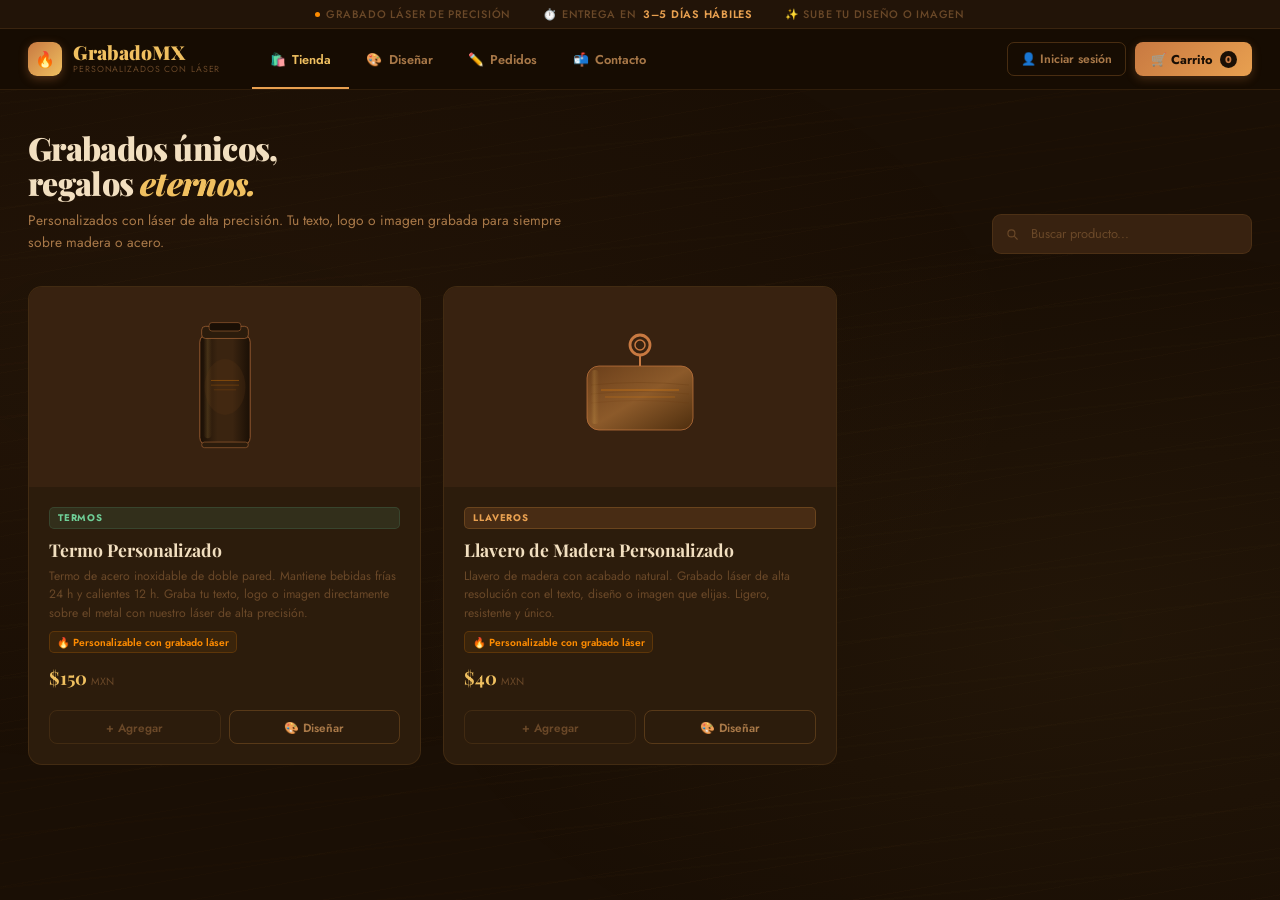
==== index.html @ 8c455a84 "Add files via upload" ====
<!DOCTYPE html>
<html lang="es">
<head>
<meta charset="UTF-8">
<meta name="viewport" content="width=device-width, initial-scale=1.0">
<title>GrabadoMX — Personalizados con Láser</title>
<link href="https://fonts.googleapis.com/css2?family=Playfair+Display:ital,wght@0,400;0,700;0,900;1,400;1,700&family=Jost:wght@300;400;500;600;700&display=swap" rel="stylesheet">


<!-- ============================================================
  ██████╗███████╗███████╗
 ██╔════╝██╔════╝██╔════╝
 ██║     ███████╗███████╗
 ██║     ╚════██║╚════██║
 ╚██████╗███████║███████║
  ╚═════╝╚══════╝╚══════╝

  INICIO DEL BLOQUE CSS
  ────────────────────────────────────────
  Secciones:
    · Variables y paleta (madera + cobre)
    · Barra de anuncios
    · Navegación principal con pestañas
    · Página: Tienda (2 productos)
    · Página: Diseñador visual con canvas
    · Página: Pedidos personalizados
    · Página: Contacto
    · Panel del carrito lateral
    · Modal de login / registro
    · Toast de notificaciones
    · Animaciones y responsive
  ============================================================ -->
<style>

  /* ── VARIABLES ── */
  :root {
    --bg:       #1a0f05;
    --bg2:      #221408;
    --surface:  #2c1c0c;
    --surface2: #382210;
    --surface3: #462b14;
    --border:   rgba(180,120,50,0.16);
    --border2:  rgba(180,120,50,0.32);
    --cobre:    #c87941;
    --cobre2:   #e8a050;
    --oro:      #f0c060;
    --crema:    #f2dfc0;
    --laser:    #ff8c00;
    --text:     #ecd9be;
    --text-mid: #a87848;
    --text-dim: #6a4828;
    --tr:       0.22s cubic-bezier(0.4,0,0.2,1);
    --font-d:   'Playfair Display', serif;
    --font-b:   'Jost', sans-serif;
    --r:        14px;
  }

  *, *::before, *::after { box-sizing: border-box; margin: 0; padding: 0; }
  html { scroll-behavior: smooth; }

  body {
    background: var(--bg);
    color: var(--text);
    font-family: var(--font-b);
    min-height: 100vh;
    overflow-x: hidden;
  }

  /* Veta de madera en fondo */
  body::before {
    content: '';
    position: fixed; inset: 0; z-index: 0; pointer-events: none;
    background:
      repeating-linear-gradient(170deg, transparent 0, transparent 22px, rgba(160,100,30,0.025) 22px, rgba(160,100,30,0.025) 23px),
      repeating-linear-gradient(174deg, transparent 0, transparent 50px, rgba(100,60,15,0.03) 50px, rgba(100,60,15,0.03) 52px),
      radial-gradient(ellipse at 15% 40%, rgba(200,121,65,0.05) 0%, transparent 55%),
      radial-gradient(ellipse at 85% 70%, rgba(240,192,96,0.04) 0%, transparent 45%);
  }

  /* ── LASER BAR ── */
  .laser-bar {
    background: var(--bg2); border-bottom: 1px solid var(--border);
    padding: 0.38rem 1.5rem; display: flex; align-items: center;
    justify-content: center; gap: 2rem; overflow: hidden; position: relative;
  }
  .laser-bar::after {
    content: ''; position: absolute; top: 0; left: -100%; width: 50%; height: 100%;
    background: linear-gradient(90deg, transparent, rgba(255,140,0,0.05), transparent);
    animation: lsweep 4s ease-in-out infinite;
  }
  @keyframes lsweep { to { left: 150%; } }
  .laser-bar span {
    font-size: 0.68rem; color: var(--text-dim); letter-spacing: 0.07em;
    text-transform: uppercase; font-weight: 500;
    display: flex; align-items: center; gap: 0.4rem;
  }
  .laser-bar b { color: var(--cobre2); font-weight: 600; }
  .dot { width: 5px; height: 5px; background: var(--laser); border-radius: 50%; animation: blink 2s ease-in-out infinite; flex-shrink: 0; }
  @keyframes blink { 0%,100%{opacity:1} 50%{opacity:0.3} }

  /* ── NAV ── */
  nav {
    position: sticky; top: 0; z-index: 300;
    background: rgba(22,12,3,0.92); backdrop-filter: blur(20px);
    border-bottom: 1px solid var(--border);
  }
  .nav-inner {
    max-width: 1400px; margin: 0 auto; padding: 0 1.75rem;
    display: flex; align-items: center; height: 60px; gap: 0;
  }

  .logo { display: flex; align-items: center; gap: 0.7rem; flex-shrink: 0; margin-right: 2rem; cursor: pointer; text-decoration: none; }
  .logo-icon {
    width: 34px; height: 34px; border-radius: 9px;
    background: linear-gradient(135deg, var(--cobre), var(--oro));
    display: flex; align-items: center; justify-content: center; font-size: 1rem;
    box-shadow: 0 3px 10px rgba(200,121,65,0.35); flex-shrink: 0;
  }
  .logo h1 { font-family: var(--font-d); font-size: 1.2rem; font-weight: 900; color: var(--oro); line-height: 1; }
  .logo small { font-size: 0.55rem; color: var(--text-dim); letter-spacing: 0.1em; text-transform: uppercase; display: block; margin-top: 1px; }

  .nav-tabs { display: flex; height: 100%; }
  .ntab {
    display: flex; align-items: center; gap: 0.4rem; padding: 0 1.1rem; height: 100%;
    background: none; border: none; color: var(--text-mid);
    font-family: var(--font-b); font-size: 0.8rem; font-weight: 600;
    cursor: pointer; white-space: nowrap; position: relative; transition: color var(--tr);
  }
  .ntab::after {
    content: ''; position: absolute; bottom: 0; left: 0; right: 0; height: 2px;
    background: var(--cobre2); transform: scaleX(0); transition: transform var(--tr);
  }
  .ntab:hover { color: var(--crema); }
  .ntab.active { color: var(--oro); }
  .ntab.active::after { transform: scaleX(1); }

  .nav-right { margin-left: auto; display: flex; align-items: center; gap: 0.6rem; }

  .login-btn-nav {
    background: transparent; border: 1px solid var(--border2); border-radius: 7px;
    padding: 0.42rem 0.8rem; color: var(--text-mid); font-family: var(--font-b);
    font-size: 0.76rem; font-weight: 600; cursor: pointer; transition: all var(--tr);
    display: flex; align-items: center; gap: 0.35rem;
  }
  .login-btn-nav:hover { border-color: var(--cobre2); color: var(--cobre2); }

  .user-chip {
    display: flex; align-items: center; gap: 0.4rem;
    background: rgba(200,121,65,0.1); border: 1px solid var(--border2);
    border-radius: 7px; padding: 0.38rem 0.75rem;
    font-family: var(--font-b); font-size: 0.76rem; color: var(--text-mid);
    cursor: pointer; transition: all var(--tr);
  }
  .user-chip:hover { border-color: #f87171; color: #f87171; }
  .uavatar {
    width: 21px; height: 21px; border-radius: 50%;
    background: linear-gradient(135deg, var(--cobre), var(--oro));
    display: flex; align-items: center; justify-content: center;
    font-size: 0.62rem; font-weight: 700; color: var(--bg); font-family: var(--font-d); flex-shrink: 0;
  }

  .cart-nav-btn {
    display: flex; align-items: center; gap: 0.45rem;
    background: linear-gradient(135deg, var(--cobre), var(--cobre2));
    border: none; border-radius: 8px; padding: 0.48rem 0.95rem;
    color: var(--bg); font-family: var(--font-b); font-size: 0.8rem; font-weight: 700;
    cursor: pointer; transition: all var(--tr); box-shadow: 0 3px 10px rgba(200,121,65,0.28);
  }
  .cart-nav-btn:hover { transform: translateY(-1px); box-shadow: 0 5px 16px rgba(200,121,65,0.42); }
  #cartCount {
    background: var(--bg); color: var(--cobre); border-radius: 50%;
    width: 17px; height: 17px; display: inline-flex; align-items: center;
    justify-content: center; font-size: 0.62rem; font-weight: 800; transition: transform 0.2s;
  }

  /* ── PAGES ── */
  .page { display: none; position: relative; z-index: 1; }
  .page.active { display: block; animation: pgIn 0.3s ease; }
  @keyframes pgIn { from{opacity:0;transform:translateY(8px)} to{opacity:1;transform:translateY(0)} }

  .page-wrap { max-width: 1400px; margin: 0 auto; padding: 2.5rem 1.75rem; }

  .pg-header { margin-bottom: 2.5rem; }
  .pg-header h2 {
    font-family: var(--font-d); font-size: 2rem; font-weight: 900; letter-spacing: -0.02em;
    color: var(--crema); line-height: 1.1;
  }
  .pg-header h2 em { color: var(--oro); font-style: italic; }
  .pg-header p { color: var(--text-mid); font-size: 0.86rem; margin-top: 0.5rem; line-height: 1.65; max-width: 560px; }

  /* ═══════════════════
     PÁGINA: TIENDA
  ═══════════════════ */
  .shop-top {
    display: flex; align-items: flex-end; justify-content: space-between; gap: 1.5rem;
    margin-bottom: 2rem; flex-wrap: wrap;
  }
  .search-wrap { position: relative; }
  .search-wrap svg {
    position: absolute; left: 0.8rem; top: 50%; transform: translateY(-50%);
    width: 14px; height: 14px; color: var(--text-dim); pointer-events: none;
  }
  #searchInput {
    background: var(--surface2); border: 1px solid var(--border); border-radius: 9px;
    padding: 0.6rem 0.9rem 0.6rem 2.35rem; color: var(--text);
    font-family: var(--font-b); font-size: 0.8rem; outline: none; width: 260px;
    transition: all var(--tr);
  }
  #searchInput::placeholder { color: var(--text-dim); }
  #searchInput:focus { border-color: var(--cobre2); box-shadow: 0 0 0 3px rgba(200,121,65,0.12); }

  .products-grid {
    display: grid; grid-template-columns: repeat(auto-fill, minmax(320px, 1fr)); gap: 1.4rem;
  }

  /* Product card */
  .pcard {
    background: var(--surface); border: 1px solid var(--border);
    border-radius: var(--r); overflow: hidden; cursor: pointer;
    display: flex; flex-direction: column;
    transition: all var(--tr); animation: cardIn 0.4s ease both;
  }
  .pcard:hover {
    transform: translateY(-5px);
    border-color: var(--border2);
    box-shadow: 0 18px 48px rgba(0,0,0,0.45), 0 0 30px rgba(200,121,65,0.06);
  }
  @keyframes cardIn { from{opacity:0;transform:translateY(18px)} to{opacity:1;transform:translateY(0)} }

  /* SVG product illustration */
  .pcard-visual {
    height: 200px; background: var(--surface2); position: relative; overflow: hidden;
    display: flex; align-items: center; justify-content: center; transition: background var(--tr);
  }
  .pcard:hover .pcard-visual { background: var(--surface3); }

  /* Laser scan on hover */
  .pcard-visual::after {
    content: ''; position: absolute; left: 0; right: 0; top: -3px; height: 2px;
    background: linear-gradient(90deg, transparent 0%, var(--laser) 50%, transparent 100%);
    box-shadow: 0 0 10px 3px rgba(255,140,0,0.55);
    opacity: 0;
  }
  .pcard:hover .pcard-visual::after { animation: lscan 0.75s ease forwards; }
  @keyframes lscan { 0%{opacity:0;top:-3px} 8%{opacity:1} 92%{opacity:1;top:200px} 100%{opacity:0;top:203px} }

  .pcard-svg { transition: transform var(--tr); }
  .pcard:hover .pcard-svg { transform: scale(1.06) translateY(-3px); }

  .pcard-body { padding: 1.25rem; flex: 1; display: flex; flex-direction: column; }
  .pcard-cat {
    font-size: 0.6rem; font-weight: 700; letter-spacing: 0.08em; text-transform: uppercase;
    padding: 0.18rem 0.5rem; border-radius: 5px; display: inline-block; margin-bottom: 0.65rem;
  }
  .cat-Termos   { background: rgba(74,124,89,0.2); color: #6fcf97; border: 1px solid rgba(74,124,89,0.3); }
  .cat-Llaveros { background: rgba(200,121,65,0.18); color: var(--cobre2); border: 1px solid var(--border2); }

  .pcard-name { font-family: var(--font-d); font-size: 1.1rem; font-weight: 700; color: var(--crema); line-height: 1.25; }
  .pcard-desc { font-size: 0.76rem; color: var(--text-dim); margin-top: 0.35rem; line-height: 1.55; }
  .laser-tag {
    display: inline-flex; align-items: center; gap: 0.3rem;
    font-size: 0.64rem; font-weight: 600; color: var(--laser);
    background: rgba(255,140,0,0.07); border: 1px solid rgba(255,140,0,0.18);
    border-radius: 5px; padding: 0.15rem 0.45rem; margin-top: 0.5rem; width: fit-content;
  }
  .pcard-price {
    margin-top: auto; padding-top: 0.75rem;
    font-family: var(--font-d); font-size: 1.15rem; font-weight: 700; color: var(--oro);
  }
  .pcard-price small { font-size: 0.66rem; color: var(--text-dim); font-family: var(--font-b); font-weight: 400; }

  .pcard-actions { display: flex; gap: 0.5rem; padding: 0 1.25rem 1.25rem; }
  .btn-add {
    flex: 1; background: transparent; border: 1px solid var(--border); border-radius: 8px;
    padding: 0.48rem; color: var(--text-dim); font-family: var(--font-b);
    font-size: 0.74rem; font-weight: 600; cursor: pointer; transition: all var(--tr); text-align: center;
  }
  .pcard:hover .btn-add { border-color: var(--cobre2); color: var(--cobre2); background: rgba(200,121,65,0.05); }
  .btn-design {
    flex: 1; background: transparent; border: 1px solid var(--border2); border-radius: 8px;
    padding: 0.48rem; color: var(--text-mid); font-family: var(--font-b);
    font-size: 0.74rem; font-weight: 600; cursor: pointer; transition: all var(--tr); text-align: center;
  }
  .btn-design:hover { background: rgba(240,192,96,0.08); border-color: var(--oro); color: var(--oro); }

  /* ═══════════════════
     PÁGINA: DISEÑADOR
  ═══════════════════ */
  .designer-layout {
    display: grid; grid-template-columns: 1fr 330px; gap: 1.4rem; align-items: start;
  }
  @media(max-width:860px) { .designer-layout { grid-template-columns: 1fr; } }

  /* Canvas panel */
  .canvas-panel {
    background: var(--surface); border: 1px solid var(--border); border-radius: var(--r); overflow: hidden;
  }
  .canvas-toolbar {
    padding: 0.65rem 1rem; background: var(--surface2); border-bottom: 1px solid var(--border);
    display: flex; align-items: center; gap: 0.4rem; flex-wrap: wrap;
  }
  .tb {
    background: var(--surface3); border: 1px solid var(--border); border-radius: 6px;
    padding: 0.35rem 0.65rem; color: var(--text-mid); font-family: var(--font-b);
    font-size: 0.7rem; font-weight: 600; cursor: pointer; transition: all var(--tr); white-space: nowrap;
  }
  .tb:hover { border-color: var(--cobre2); color: var(--cobre2); }
  .tb.red:hover { border-color: #f87171; color: #f87171; }
  .tsep { width: 1px; height: 18px; background: var(--border); margin: 0 0.1rem; flex-shrink: 0; }

  .canvas-body {
    display: flex; align-items: center; justify-content: center; padding: 1.5rem;
    background: repeating-linear-gradient(45deg, transparent, transparent 12px, rgba(160,100,30,0.018) 12px, rgba(160,100,30,0.018) 24px);
    position: relative; overflow: hidden;
  }
  /* Running laser line on canvas */
  .canvas-body::before {
    content: ''; position: absolute; left: 0; right: 0; top: -2px; height: 2px;
    background: linear-gradient(90deg, transparent, var(--laser), transparent);
    box-shadow: 0 0 10px 2px rgba(255,140,0,0.6);
    animation: claser 3.5s linear infinite; pointer-events: none; z-index: 5;
  }
  @keyframes claser { from{top:-2px} to{top:100%} }

  #designCanvas {
    border-radius: 8px; cursor: crosshair; max-width: 100%;
    box-shadow: 0 8px 32px rgba(0,0,0,0.55), 0 0 0 1px rgba(200,121,65,0.15);
  }

  /* Controls panel */
  .ctrl-panel {
    background: var(--surface); border: 1px solid var(--border);
    border-radius: var(--r); overflow: hidden; position: sticky; top: 72px;
  }
  .ctrl-sec { padding: 0.95rem 1.1rem; border-bottom: 1px solid var(--border); }
  .ctrl-sec:last-child { border-bottom: none; }
  .clabel {
    font-size: 0.63rem; font-weight: 700; color: var(--text-dim);
    text-transform: uppercase; letter-spacing: 0.07em; margin-bottom: 0.6rem;
    display: flex; align-items: center; gap: 0.35rem;
  }

  /* Product switcher */
  .prod-sw { display: flex; gap: 0.5rem; }
  .psw-btn {
    flex: 1; padding: 0.55rem; border-radius: 8px; border: 1.5px solid var(--border);
    background: var(--surface2); color: var(--text-mid); font-family: var(--font-b);
    font-size: 0.76rem; font-weight: 700; cursor: pointer; transition: all var(--tr); text-align: center;
  }
  .psw-btn.active { border-color: var(--cobre2); color: var(--cobre2); background: rgba(200,121,65,0.08); }

  .cinput {
    width: 100%; background: var(--surface2); border: 1px solid var(--border); border-radius: 8px;
    padding: 0.55rem 0.75rem; color: var(--text); font-family: var(--font-b); font-size: 0.8rem;
    outline: none; transition: border-color var(--tr);
  }
  .cinput::placeholder { color: var(--text-dim); }
  .cinput:focus { border-color: var(--cobre2); }
  .cinput + .cinput { margin-top: 0.5rem; }

  .cselect {
    width: 100%; background: var(--surface2); border: 1px solid var(--border); border-radius: 8px;
    padding: 0.52rem 0.75rem; color: var(--text); font-family: var(--font-b); font-size: 0.78rem;
    outline: none; appearance: none; cursor: pointer; transition: border-color var(--tr); margin-top: 0.5rem;
  }
  .cselect:focus { border-color: var(--cobre2); }

  .slider-row { display: flex; align-items: center; gap: 0.6rem; margin-top: 0.5rem; }
  .cslider { flex: 1; accent-color: var(--cobre); cursor: pointer; }
  .slider-val { font-size: 0.72rem; color: var(--cobre2); font-weight: 700; min-width: 32px; text-align: right; font-family: var(--font-d); }

  .swatches { display: flex; gap: 0.38rem; flex-wrap: wrap; margin-top: 0.1rem; }
  .swatch {
    width: 24px; height: 24px; border-radius: 5px; cursor: pointer;
    border: 2px solid transparent; transition: all var(--tr); flex-shrink: 0;
  }
  .swatch:hover, .swatch.on { border-color: var(--oro); transform: scale(1.18); }
  .swatch-custom {
    width: 24px; height: 24px; border-radius: 5px; cursor: pointer;
    border: 1px solid var(--border); overflow: hidden; flex-shrink: 0; position: relative;
  }
  .swatch-custom input { position: absolute; inset: -4px; width: calc(100%+8px); height: calc(100%+8px); cursor: pointer; border: none; padding: 0; opacity: 0.01; }
  .swatch-custom::before { content:'＋'; position:absolute; inset:0; display:flex; align-items:center; justify-content:center; font-size:0.8rem; color:var(--text-dim); pointer-events:none; }

  /* Upload zone */
  .upload-zone {
    border: 1.5px dashed var(--border2); border-radius: 9px; padding: 1rem;
    text-align: center; cursor: pointer; transition: all var(--tr);
    background: var(--surface2); position: relative;
  }
  .upload-zone:hover { border-color: var(--cobre2); background: rgba(200,121,65,0.04); }
  .upload-zone input[type=file] { position: absolute; inset: 0; opacity: 0; cursor: pointer; width: 100%; height: 100%; }
  .uz-icon { font-size: 1.5rem; margin-bottom: 0.3rem; display: block; pointer-events: none; }
  .uz-txt { font-size: 0.73rem; color: var(--text-dim); font-weight: 600; pointer-events: none; line-height: 1.4; }
  .uz-sub { font-size: 0.64rem; color: var(--text-dim); opacity: 0.6; pointer-events: none; }

  /* Img controls: resize & opacity */
  #imgControls { display: none; }
  #imgControls.show { display: block; }

  /* Actions */
  .d-actions { padding: 1rem; display: flex; flex-direction: column; gap: 0.55rem; }
  .btn-primary {
    background: linear-gradient(135deg, var(--cobre), var(--cobre2));
    border: none; border-radius: 9px; padding: 0.82rem; color: var(--bg);
    font-family: var(--font-d); font-size: 0.92rem; font-weight: 700; font-style: italic;
    cursor: pointer; transition: all var(--tr); box-shadow: 0 4px 14px rgba(200,121,65,0.28);
    width: 100%; text-align: center;
  }
  .btn-primary:hover { transform: translateY(-2px); box-shadow: 0 7px 22px rgba(200,121,65,0.42); }
  .btn-sec {
    background: transparent; border: 1px solid var(--border2); border-radius: 9px;
    padding: 0.7rem; color: var(--text-mid); font-family: var(--font-b);
    font-size: 0.78rem; font-weight: 600; cursor: pointer; transition: all var(--tr); text-align: center;
  }
  .btn-sec:hover { border-color: var(--cobre2); color: var(--cobre2); }

  /* ═══════════════════
     PÁGINA: PEDIDOS
  ═══════════════════ */
  .steps { display: flex; background: var(--surface); border: 1px solid var(--border); border-radius: var(--r); overflow: hidden; margin-bottom: 2rem; }
  .step { flex: 1; padding: 1rem 0.75rem; text-align: center; border-right: 1px solid var(--border); }
  .step:last-child { border-right: none; }
  .snum {
    width: 26px; height: 26px; border-radius: 50%; background: var(--surface3);
    border: 1px solid var(--border2); display: flex; align-items: center; justify-content: center;
    font-family: var(--font-d); font-size: 0.75rem; font-weight: 700; color: var(--cobre2);
    margin: 0 auto 0.4rem;
  }
  .stitle { font-size: 0.76rem; font-weight: 700; color: var(--text-mid); }
  .ssub { font-size: 0.64rem; color: var(--text-dim); margin-top: 0.12rem; }

  .form-card { background: var(--surface); border: 1px solid var(--border); border-radius: var(--r); overflow: hidden; }
  .form-card-hd {
    padding: 1.1rem 1.4rem; background: var(--surface2); border-bottom: 1px solid var(--border);
    display: flex; align-items: center; gap: 0.75rem;
  }
  .fhd-icon { width: 38px; height: 38px; border-radius: 9px; background: linear-gradient(135deg, var(--cobre), var(--cobre2)); display: flex; align-items: center; justify-content: center; font-size: 1rem; flex-shrink: 0; }
  .form-card-hd h3 { font-family: var(--font-d); font-size: 1rem; font-weight: 700; color: var(--crema); }
  .form-card-hd p { font-size: 0.72rem; color: var(--text-dim); margin-top: 1px; }
  .form-body { padding: 1.4rem; display: flex; flex-direction: column; gap: 1rem; }
  .frow { display: grid; grid-template-columns: 1fr 1fr; gap: 1rem; }
  @media(max-width:580px){ .frow{grid-template-columns:1fr;} }
  .ffield { display: flex; flex-direction: column; gap: 0.38rem; }
  .ffield label { font-size: 0.67rem; font-weight: 700; color: var(--text-dim); text-transform: uppercase; letter-spacing: 0.06em; }
  .ffield input, .ffield select, .ffield textarea {
    background: var(--surface2); border: 1px solid var(--border); border-radius: 9px;
    padding: 0.62rem 0.85rem; color: var(--text); font-family: var(--font-b); font-size: 0.8rem;
    outline: none; transition: all var(--tr); appearance: none; width: 100%;
  }
  .ffield input::placeholder, .ffield textarea::placeholder { color: var(--text-dim); }
  .ffield input:focus, .ffield select:focus, .ffield textarea:focus { border-color: var(--cobre2); box-shadow: 0 0 0 3px rgba(200,121,65,0.1); }
  .ffield textarea { resize: vertical; min-height: 85px; line-height: 1.5; }

  .preview-live {
    background: var(--surface2); border: 1px solid var(--border);
    border-radius: 9px; padding: 0.9rem;
    display: flex; align-items: center; gap: 0.9rem;
  }
  .prev-ico { font-size: 2.2rem; flex-shrink: 0; }
  .prev-lbl { font-size: 0.62rem; font-weight: 700; color: var(--text-dim); text-transform: uppercase; letter-spacing: 0.06em; }
  .prev-txt { font-family: var(--font-d); font-size: 1rem; font-weight: 700; color: var(--oro); font-style: italic; margin-top: 0.1rem; min-height: 1.4rem; word-break: break-all; }
  .prev-sub { font-size: 0.7rem; color: var(--text-dim); margin-top: 0.15rem; }

  .ord-confirm {
    display: none; background: var(--surface); border: 1px solid rgba(74,124,89,0.3);
    border-radius: var(--r); padding: 2rem; text-align: center; margin-top: 1.25rem;
  }
  .ord-confirm.show { display: block; animation: pgIn 0.4s ease; }
  .ord-confirm .cico { font-size: 2.8rem; margin-bottom: 0.75rem; }
  .ord-confirm h3 { font-family: var(--font-d); font-size: 1.2rem; font-weight: 700; color: #6fcf97; }
  .ord-confirm p { font-size: 0.8rem; color: var(--text-mid); margin-top: 0.5rem; line-height: 1.6; }
  .ord-num { font-family: var(--font-d); font-size: 1.1rem; color: var(--oro); font-style: italic; margin: 0.65rem 0; }

  /* ═══════════════════
     PÁGINA: CONTACTO
  ═══════════════════ */
  .contact-grid { display: grid; grid-template-columns: 1fr 1.3fr; gap: 1.4rem; }
  @media(max-width:700px){ .contact-grid{grid-template-columns:1fr;} }
  .cinfo { display: flex; flex-direction: column; gap: 0.85rem; }
  .ccard {
    background: var(--surface); border: 1px solid var(--border); border-radius: var(--r);
    padding: 1.1rem; display: flex; align-items: flex-start; gap: 0.8rem;
    transition: border-color var(--tr);
  }
  .ccard:hover { border-color: var(--border2); }
  .ccard-ico {
    width: 36px; height: 36px; border-radius: 9px; flex-shrink: 0;
    background: var(--surface2); border: 1px solid var(--border);
    display: flex; align-items: center; justify-content: center; font-size: 0.95rem;
  }
  .ccard h4 { font-family: var(--font-d); font-size: 0.88rem; font-weight: 700; color: var(--crema); }
  .ccard p { font-size: 0.76rem; color: var(--text-mid); margin-top: 0.2rem; line-height: 1.55; }
  .ccard a { color: var(--cobre2); text-decoration: none; transition: color var(--tr); }
  .ccard a:hover { color: var(--oro); }
  .chours { background: var(--surface); border: 1px solid var(--border); border-radius: var(--r); padding: 1.1rem; }
  .chours h4 { font-family: var(--font-d); font-size: 0.9rem; font-weight: 700; color: var(--crema); margin-bottom: 0.75rem; }
  .hrow { display: flex; justify-content: space-between; padding: 0.38rem 0; border-bottom: 1px solid var(--border); font-size: 0.76rem; }
  .hrow:last-child { border-bottom: none; }
  .hrow span:first-child { color: var(--text-mid); }
  .hrow span:last-child { color: var(--cobre2); font-weight: 600; }

  /* ── OVERLAY / CART ── */
  .overlay { display: none; position: fixed; inset: 0; background: rgba(0,0,0,0.7); backdrop-filter: blur(5px); z-index: 400; }
  .overlay.show { display: block; }

  .cart-panel {
    position: fixed; top: 0; right: -430px; width: 400px; height: 100vh;
    background: var(--surface); border-left: 1px solid var(--border);
    z-index: 500; display: flex; flex-direction: column;
    transition: right 0.3s cubic-bezier(0.4,0,0.2,1);
  }
  .cart-panel.open { right: 0; }
  .cart-hd {
    padding: 1.2rem 1.4rem; border-bottom: 1px solid var(--border);
    display: flex; align-items: center; justify-content: space-between; flex-shrink: 0;
    background: var(--surface2);
  }
  .cart-hd h2 { font-family: var(--font-d); font-size: 1.05rem; font-weight: 700; color: var(--oro); }
  .cart-close {
    background: transparent; border: 1px solid var(--border); border-radius: 6px;
    width: 28px; height: 28px; display: flex; align-items: center; justify-content: center;
    color: var(--text-dim); cursor: pointer; font-size: 0.85rem; transition: all var(--tr);
  }
  .cart-close:hover { border-color: #f87171; color: #f87171; }
  .cart-scroll { flex: 1; overflow-y: auto; padding: 1rem 1.4rem; scrollbar-width: thin; scrollbar-color: var(--border) transparent; }
  #cartItems { display: flex; flex-direction: column; gap: 0.65rem; }
  .ci {
    display: flex; align-items: center; gap: 0.7rem;
    background: var(--surface2); border: 1px solid var(--border); border-radius: 10px; padding: 0.65rem;
    animation: ciIn 0.2s ease;
  }
  @keyframes ciIn { from{opacity:0;transform:translateX(10px)} to{opacity:1;transform:translateX(0)} }
  .ci-ico { font-size: 1.8rem; flex-shrink: 0; }
  .ci-info { flex: 1; min-width: 0; }
  .ci-name { font-family: var(--font-d); font-size: 0.8rem; font-weight: 700; white-space: nowrap; overflow: hidden; text-overflow: ellipsis; color: var(--crema); }
  .ci-price { font-size: 0.74rem; color: var(--cobre2); margin-top: 2px; font-weight: 600; }
  .ci-rm { background: transparent; border: none; color: var(--text-dim); cursor: pointer; font-size: 0.85rem; padding: 0.15rem; transition: color var(--tr); }
  .ci-rm:hover { color: #f87171; }
  .cart-empty { text-align: center; padding: 3rem 1rem; color: var(--text-dim); }
  .cart-empty .bi { font-size: 2.8rem; margin-bottom: 0.5rem; }
  .cart-empty p { font-size: 0.8rem; font-weight: 500; }
  .cart-ft { padding: 1.1rem 1.4rem; border-top: 1px solid var(--border); flex-shrink: 0; display: flex; flex-direction: column; gap: 0.8rem; }
  .total-row { display: flex; justify-content: space-between; align-items: baseline; }
  .total-lbl { font-size: 0.68rem; font-weight: 700; color: var(--text-dim); text-transform: uppercase; letter-spacing: 0.06em; }
  .total-val { font-family: var(--font-d); font-size: 1.3rem; font-weight: 700; color: var(--oro); }
  .cinput-cart {
    background: var(--surface2); border: 1px solid var(--border); border-radius: 9px;
    padding: 0.6rem 0.85rem; color: var(--text); font-family: var(--font-b); font-size: 0.78rem;
    outline: none; width: 100%; transition: border-color var(--tr); appearance: none;
  }
  .cinput-cart:focus { border-color: var(--cobre2); }
  .cinput-cart::placeholder { color: var(--text-dim); }
  .secname { font-size: 0.65rem; font-weight: 700; color: var(--text-dim); text-transform: uppercase; letter-spacing: 0.06em; margin-bottom: 0.35rem; }

  /* ── LOGIN MODAL ── */
  #loginModal {
    position: fixed; inset: 0; z-index: 700;
    background: rgba(0,0,0,0.82); backdrop-filter: blur(14px);
    display: none; align-items: center; justify-content: center;
    padding: 1.5rem; transition: opacity 0.35s ease;
  }
  #loginModal.hidden { opacity: 0; pointer-events: none; }
  .lcard {
    background: var(--surface); border: 1px solid var(--border2); border-radius: 20px;
    width: 100%; max-width: 380px; overflow: hidden;
    box-shadow: 0 28px 70px rgba(0,0,0,0.6);
    animation: lIn 0.4s cubic-bezier(0.34,1.56,0.64,1);
  }
  @keyframes lIn { from{opacity:0;transform:scale(0.88) translateY(18px)} to{opacity:1;transform:scale(1) translateY(0)} }
  .lcard-top { padding: 1.6rem 1.8rem 1.3rem; text-align: center; background: var(--surface2); border-bottom: 1px solid var(--border); }
  .lico { font-size: 2rem; margin-bottom: 0.5rem; display: block; }
  .lcard-top h2 { font-family: var(--font-d); font-size: 1.25rem; font-weight: 900; color: var(--oro); }
  .lcard-top p { font-size: 0.7rem; color: var(--text-dim); margin-top: 0.25rem; }
  .ltabs { display: flex; border-bottom: 1px solid var(--border); }
  .ltab { flex: 1; padding: 0.75rem; background: none; border: none; color: var(--text-mid); font-family: var(--font-b); font-size: 0.77rem; font-weight: 600; cursor: pointer; position: relative; transition: color var(--tr); }
  .ltab::after { content: ''; position: absolute; bottom: -1px; left: 0; right: 0; height: 2px; background: var(--cobre2); transform: scaleX(0); transition: transform var(--tr); }
  .ltab.on { color: var(--cobre2); }
  .ltab.on::after { transform: scaleX(1); }
  .lbody { padding: 1.4rem 1.65rem 1.65rem; display: flex; flex-direction: column; gap: 0.82rem; }
  .lpanel { display: none; flex-direction: column; gap: 0.82rem; }
  .lpanel.on { display: flex; }
  .lfield { display: flex; flex-direction: column; gap: 0.32rem; }
  .lfield label { font-size: 0.64rem; font-weight: 700; color: var(--text-dim); text-transform: uppercase; letter-spacing: 0.06em; }
  .lfield input { background: var(--surface2); border: 1px solid var(--border); border-radius: 8px; padding: 0.62rem 0.85rem; color: var(--text); font-family: var(--font-b); font-size: 0.8rem; outline: none; transition: all var(--tr); width: 100%; }
  .lfield input::placeholder { color: var(--text-dim); }
  .lfield input:focus { border-color: var(--cobre2); box-shadow: 0 0 0 3px rgba(200,121,65,0.1); }
  .lerr { font-size: 0.72rem; color: #f87171; background: rgba(248,113,113,0.07); border: 1px solid rgba(248,113,113,0.18); border-radius: 7px; padding: 0.5rem 0.75rem; display: none; }
  .lerr.on { display: block; animation: shk 0.3s ease; }
  @keyframes shk { 0%,100%{transform:translateX(0)} 25%,75%{transform:translateX(-5px)} 50%{transform:translateX(5px)} }
  .lbtn { background: linear-gradient(135deg, var(--cobre), var(--cobre2)); border: none; border-radius: 8px; padding: 0.78rem; color: var(--bg); font-family: var(--font-d); font-size: 0.88rem; font-weight: 700; font-style: italic; cursor: pointer; transition: all var(--tr); box-shadow: 0 3px 10px rgba(200,121,65,0.22); }
  .lbtn:hover { transform: translateY(-1px); box-shadow: 0 6px 18px rgba(200,121,65,0.38); }
  .ldiv { display: flex; align-items: center; gap: 0.65rem; font-size: 0.65rem; color: var(--text-dim); font-weight: 600; }
  .ldiv::before, .ldiv::after { content: ''; flex: 1; height: 1px; background: var(--border); }
  .demos { background: var(--surface2); border: 1px solid var(--border); border-radius: 8px; padding: 0.8rem; display: flex; flex-direction: column; gap: 0.4rem; }
  .demo-title { font-size: 0.61rem; font-weight: 700; color: var(--text-dim); text-transform: uppercase; letter-spacing: 0.06em; }
  .demo-row { display: flex; justify-content: space-between; align-items: center; font-size: 0.7rem; font-weight: 600; }
  .demo-row span { color: var(--text-mid); }
  .demo-row strong { color: var(--cobre2); }
  .dfill { background: transparent; border: 1px solid var(--border); border-radius: 5px; padding: 0.17rem 0.48rem; color: var(--text-dim); font-family: var(--font-b); font-size: 0.62rem; font-weight: 600; cursor: pointer; transition: all var(--tr); }
  .dfill:hover { border-color: var(--cobre2); color: var(--cobre2); }

  /* ── TOAST ── */
  .toast {
    position: fixed; bottom: 1.5rem; left: 50%;
    transform: translateX(-50%) translateY(60px);
    background: var(--surface2); border: 1px solid var(--border2);
    border-radius: 9px; padding: 0.65rem 1.2rem;
    font-family: var(--font-b); font-size: 0.78rem; font-weight: 600; color: var(--text);
    box-shadow: 0 8px 28px rgba(0,0,0,0.5); z-index: 800; opacity: 0;
    transition: all 0.32s cubic-bezier(0.34,1.56,0.64,1); white-space: nowrap;
  }
  .toast.show { opacity: 1; transform: translateX(-50%) translateY(0); }

  /* ── SCROLLBAR ── */
  ::-webkit-scrollbar { width: 4px; }
  ::-webkit-scrollbar-track { background: transparent; }
  ::-webkit-scrollbar-thumb { background: var(--border); border-radius: 4px; }

  /* ── RESPONSIVE ── */
  @media(max-width:640px) {
    .nav-inner { padding: 0 1rem; }
    .logo h1 { font-size: 1rem; }
    .ntab > span:not([class]) { display: none; }
    .ntab { padding: 0 0.75rem; }
    .laser-bar { gap: 1rem; }
    .laser-bar span:not(:first-child) { display: none; }
    .page-wrap { padding: 1.5rem 1rem; }
    .products-grid { grid-template-columns: 1fr; }
    .cart-panel { width: 100%; right: -100%; }
    .steps { flex-direction: column; }
    .step { border-right: none; border-bottom: 1px solid var(--border); }
    .step:last-child { border-bottom: none; }
  }

</style>
<!-- ============================================================
  FIN DEL BLOQUE CSS
  ============================================================ -->




<!-- ============================================================
     ██╗  ██╗████████╗███╗   ███╗██╗
     ██║  ██║╚══██╔══╝████╗ ████║██║
     ███████║   ██║   ██╔████╔██║██║
     ██╔══██║   ██║   ██║╚██╔╝██║██║
     ██║  ██║   ██║   ██║ ╚═╝ ██║███████╗
     ╚═╝  ╚═╝   ╚═╝   ╚═╝     ╚═╝╚══════╝

     INICIO DEL BLOQUE HTML
     ────────────────────────────────────────
     Secciones:
       · Modal de login / registro
       · Barra de anuncios
       · Navegación con pestañas
       · Página: Tienda (Termo + Llavero)
       · Página: Diseñador visual con canvas
       · Página: Pedidos personalizados
       · Página: Contacto
       · Panel lateral del carrito
       · Toast de notificaciones
  ============================================================ -->
</head>
<body>

<!-- ══════════════════ LOGIN MODAL ══════════════════ -->
<div id="loginModal" onclick="if(event.target===this)hideLogin()">
  <div class="lcard">
    <div class="lcard-top">
      <span class="lico">🔥</span>
      <h2>GrabadoMX</h2>
      <p>Accede a tu cuenta para continuar</p>
    </div>
    <div class="ltabs">
      <button class="ltab on" onclick="switchTab('in')">Iniciar sesión</button>
      <button class="ltab" onclick="switchTab('up')">Registrarse</button>
    </div>
    <div class="lbody">
      <!-- Login -->
      <div class="lpanel on" id="panelIn">
        <div class="lfield">
          <label>Correo</label>
          <input type="email" id="li-email" placeholder="correo@email.com">
        </div>
        <div class="lfield">
          <label>Contraseña</label>
          <input type="password" id="li-pass" placeholder="••••••••" onkeydown="if(event.key==='Enter')doLogin()">
        </div>
        <div class="lerr" id="li-err">Correo o contraseña incorrectos.</div>
        <button class="lbtn" onclick="doLogin()">Entrar →</button>
        <div class="ldiv">cuentas demo</div>
        <div class="demos">
          <div class="demo-title">Usuarios de prueba</div>
          <div class="demo-row">
            <span><strong>admin@grabado.mx</strong> / <strong>laser123</strong></span>
            <button class="dfill" onclick="fillDemo('admin@grabado.mx','laser123')">Usar</button>
          </div>
          <div class="demo-row">
            <span><strong>user@grabado.mx</strong> / <strong>madera456</strong></span>
            <button class="dfill" onclick="fillDemo('user@grabado.mx','madera456')">Usar</button>
          </div>
        </div>
      </div>
      <!-- Registro -->
      <div class="lpanel" id="panelUp">
        <div class="lfield">
          <label>Nombre</label>
          <input type="text" id="up-name" placeholder="Tu nombre">
        </div>
        <div class="lfield">
          <label>Correo</label>
          <input type="email" id="up-email" placeholder="correo@email.com">
        </div>
        <div class="lfield">
          <label>Contraseña</label>
          <input type="password" id="up-pass" placeholder="Mínimo 6 caracteres">
        </div>
        <div class="lfield">
          <label>Confirmar contraseña</label>
          <input type="password" id="up-pass2" placeholder="Repite la contraseña" onkeydown="if(event.key==='Enter')doRegister()">
        </div>
        <div class="lerr" id="up-err">Error al registrarse.</div>
        <button class="lbtn" onclick="doRegister()">Crear cuenta →</button>
      </div>
    </div>
  </div>
</div>

<!-- ══════════════════ LASER BAR ══════════════════ -->
<div class="laser-bar">
  <span><div class="dot"></div> Grabado láser de precisión</span>
  <span>⏱️ Entrega en <b>3–5 días hábiles</b></span>
  <span>✨ Sube tu diseño o imagen</span>
</div>

<!-- ══════════════════ NAV ══════════════════ -->
<nav>
  <div class="nav-inner">
    <a class="logo" href="#" onclick="goTo('shop');return false">
      <div class="logo-icon">🔥</div>
      <div>
        <h1>GrabadoMX</h1>
        <small>Personalizados con láser</small>
      </div>
    </a>
    <div class="nav-tabs">
      <button class="ntab active" data-p="shop"     onclick="goTo('shop')">    🛍️ <span>Tienda</span></button>
      <button class="ntab"        data-p="designer" onclick="goTo('designer')">🎨 <span>Diseñar</span></button>
      <button class="ntab"        data-p="orders"   onclick="goTo('orders')">  ✏️ <span>Pedidos</span></button>
      <button class="ntab"        data-p="contact"  onclick="goTo('contact')"> 📬 <span>Contacto</span></button>
    </div>
    <div class="nav-right">
      <button id="loginBtnNav" class="login-btn-nav" onclick="showLogin()">👤 Iniciar sesión</button>
      <div id="userChip" class="user-chip" onclick="doLogout()" title="Cerrar sesión">
        <div class="uavatar" id="uavatar">U</div>
        <span id="uname">Usuario</span>
        <span style="font-size:0.6rem;opacity:0.45">✕</span>
      </div>
      <button class="cart-nav-btn" onclick="toggleCart()">🛒 Carrito <span id="cartCount">0</span></button>
    </div>
  </div>
</nav>


<!-- ════════════════════════════════════
     PÁGINA: TIENDA
════════════════════════════════════ -->
<div class="page active" id="page-shop">
  <div class="page-wrap">
    <div class="shop-top">
      <div class="pg-header" style="margin-bottom:0">
        <h2>Grabados únicos,<br>regalos <em>eternos.</em></h2>
        <p>Personalizados con láser de alta precisión. Tu texto, logo o imagen grabada para siempre sobre madera o acero.</p>
      </div>
      <div class="search-wrap">
        <svg xmlns="http://www.w3.org/2000/svg" fill="none" viewBox="0 0 24 24" stroke="currentColor">
          <path stroke-linecap="round" stroke-linejoin="round" stroke-width="2" d="M21 21l-4.35-4.35M17 11A6 6 0 1 1 5 11a6 6 0 0 1 12 0z"/>
        </svg>
        <input type="text" id="searchInput" placeholder="Buscar producto..." onkeyup="doSearch()">
      </div>
    </div>
    <div class="products-grid" id="productGrid"></div>
  </div>
</div>


<!-- ════════════════════════════════════
     PÁGINA: DISEÑADOR VISUAL
════════════════════════════════════ -->
<div class="page" id="page-designer">
  <div class="page-wrap">
    <div class="pg-header">
      <h2>Diseñador <em>visual</em></h2>
      <p>Crea tu diseño antes de pedir. Añade texto, elige fuente y color, o sube tu propia imagen / logo. Puedes mover cada elemento libremente sobre el canvas.</p>
    </div>

    <div class="designer-layout">

      <!-- Canvas -->
      <div class="canvas-panel">
        <div class="canvas-toolbar">
          <button class="tb" onclick="addText()">＋ Texto</button>
          <div class="tsep"></div>
          <button class="tb" onclick="mv(-1,0)" title="Mover izquierda">←</button>
          <button class="tb" onclick="mv(0,-1)" title="Mover arriba">↑</button>
          <button class="tb" onclick="mv(0,1)"  title="Mover abajo">↓</button>
          <button class="tb" onclick="mv(1,0)"  title="Mover derecha">→</button>
          <div class="tsep"></div>
          <button class="tb" onclick="bringFwd()">▲</button>
          <button class="tb" onclick="sendBack()">▼</button>
          <div class="tsep"></div>
          <button class="tb" onclick="delSel()">🗑 Borrar</button>
          <button class="tb red" onclick="clearCanvas()">✕ Limpiar</button>
        </div>
        <div class="canvas-body">
          <canvas id="designCanvas" width="500" height="320"></canvas>
        </div>
      </div>

      <!-- Controls -->
      <div class="ctrl-panel">

        <div class="ctrl-sec">
          <div class="clabel">📦 Producto a visualizar</div>
          <div class="prod-sw">
            <button class="psw-btn active" id="psw-termo"   onclick="setProduct('Termo')">🧊 Termo</button>
            <button class="psw-btn"        id="psw-llavero" onclick="setProduct('Llavero')">🪵 Llavero</button>
          </div>
        </div>

        <div class="ctrl-sec">
          <div class="clabel">✍️ Texto</div>
          <input class="cinput" id="d-text" type="text" placeholder="Escribe tu texto…" maxlength="80" oninput="updateText()">
          <select class="cselect" id="d-font" onchange="updateFont()">
            <option value="Georgia, serif">Clásica (Serif)</option>
            <option value="Arial, sans-serif">Moderna (Sans)</option>
            <option value="'Courier New', monospace">Monoespaciada</option>
            <option value="cursive">Cursiva</option>
            <option value="fantasy">Decorativa</option>
          </select>
          <div class="slider-row">
            <span style="font-size:0.68rem;color:var(--text-dim);font-weight:600;">Tamaño</span>
            <input class="cslider" id="d-size" type="range" min="10" max="96" value="34" oninput="updateSize()">
            <span class="slider-val" id="d-size-lbl">34px</span>
          </div>
        </div>

        <div class="ctrl-sec">
          <div class="clabel">🎨 Color del grabado</div>
          <div class="swatches">
            <div class="swatch on"  style="background:#f2dfc0" data-c="#f2dfc0" onclick="setColor(this)"></div>
            <div class="swatch"     style="background:#ffffff" data-c="#ffffff" onclick="setColor(this)"></div>
            <div class="swatch"     style="background:#c87941" data-c="#c87941" onclick="setColor(this)"></div>
            <div class="swatch"     style="background:#f0c060" data-c="#f0c060" onclick="setColor(this)"></div>
            <div class="swatch"     style="background:#ff8c00" data-c="#ff8c00" onclick="setColor(this)"></div>
            <div class="swatch"     style="background:#6fcf97" data-c="#6fcf97" onclick="setColor(this)"></div>
            <div class="swatch"     style="background:#f87171" data-c="#f87171" onclick="setColor(this)"></div>
            <div class="swatch-custom" title="Color personalizado">
              <input type="color" id="d-color-custom" value="#f2dfc0" oninput="setColorDirect(this.value)">
            </div>
          </div>
        </div>

        <div class="ctrl-sec">
          <div class="clabel">🖼️ Imagen / Logo</div>
          <div class="upload-zone" id="uploadZone">
            <input type="file" accept="image/*" id="imgFile" onchange="loadImage(event)">
            <span class="uz-icon">⬆️</span>
            <p class="uz-txt">Haz clic o arrastra tu imagen<br><span class="uz-sub">PNG · JPG · SVG · WEBP</span></p>
          </div>
          <div id="imgControls" style="margin-top:0.65rem;">
            <div class="clabel" style="margin-bottom:0.4rem;">↔️ Tamaño imagen</div>
            <div class="slider-row">
              <input class="cslider" id="img-scale" type="range" min="10" max="300" value="100" oninput="updateImgScale()">
              <span class="slider-val" id="img-scale-lbl">100%</span>
            </div>
            <div class="clabel" style="margin-top:0.5rem;margin-bottom:0.4rem;">💧 Opacidad</div>
            <div class="slider-row">
              <input class="cslider" id="img-opacity" type="range" min="10" max="100" value="88" oninput="updateImgOpacity()">
              <span class="slider-val" id="img-opacity-lbl">88%</span>
            </div>
          </div>
        </div>

        <div class="d-actions">
          <button class="btn-primary" onclick="addDesignToCart()">+ Agregar al carrito →</button>
          <button class="btn-sec" onclick="downloadPreview()">⬇ Descargar vista previa</button>
        </div>

      </div>
    </div>
  </div>
</div>


<!-- ════════════════════════════════════
     PÁGINA: PEDIDOS PERSONALIZADOS
════════════════════════════════════ -->
<div class="page" id="page-orders">
  <div class="page-wrap">
    <div class="pg-header">
      <h2>Pedido <em>personalizado</em></h2>
      <p>Mándanos los detalles de tu diseño y nos ponemos en contacto para confirmar el grabado, el presupuesto y la fecha de entrega.</p>
    </div>

    <div class="steps">
      <div class="step"><div class="snum">1</div><div class="stitle">Rellena el formulario</div><div class="ssub">Producto, texto y cantidad</div></div>
      <div class="step"><div class="snum">2</div><div class="stitle">Confirmamos diseño</div><div class="ssub">Te enviamos una prueba</div></div>
      <div class="step"><div class="snum">3</div><div class="stitle">Grabamos y enviamos</div><div class="ssub">3–5 días hábiles</div></div>
      <div class="step"><div class="snum">4</div><div class="stitle">¡Listo!</div><div class="ssub">Regalo único en tus manos</div></div>
    </div>

    <div class="form-card">
      <div class="form-card-hd">
        <div class="fhd-icon">✏️</div>
        <div>
          <h3>Formulario de pedido</h3>
          <p>Todos los campos con * son obligatorios</p>
        </div>
      </div>
      <div class="form-body">
        <div class="frow">
          <div class="ffield"><label>Nombre *</label><input type="text" id="or-name" placeholder="Tu nombre completo"></div>
          <div class="ffield"><label>Correo *</label><input type="email" id="or-email" placeholder="tu@correo.com"></div>
        </div>
        <div class="frow">
          <div class="ffield">
            <label>Producto *</label>
            <select id="or-product">
              <option value="">Selecciona un producto</option>
              <option>Termo personalizado</option>
              <option>Llavero de madera personalizado</option>
              <option>Combo Termo + Llavero</option>
            </select>
          </div>
          <div class="ffield">
            <label>Cantidad *</label>
            <select id="or-qty">
              <option value="">Cantidad</option>
              <option>1 pieza</option>
              <option>2–5 piezas</option>
              <option>6–10 piezas</option>
              <option>11–20 piezas</option>
              <option>Más de 20 piezas</option>
            </select>
          </div>
        </div>
        <div class="ffield">
          <label>Texto a grabar *</label>
          <input type="text" id="or-text" placeholder="Ej: «Para siempre juntos — Ana & Luis»" maxlength="60" oninput="updateOrderPreview()">
        </div>
        <!-- Vista previa -->
        <div class="preview-live">
          <div class="prev-ico" id="pr-ico">🪵</div>
          <div>
            <div class="prev-lbl">Vista previa del grabado</div>
            <div class="prev-txt" id="pr-txt">Tu texto aparecerá aquí…</div>
            <div class="prev-sub" id="pr-sub">Selecciona un producto arriba</div>
          </div>
        </div>
        <div class="ffield">
          <label>Notas adicionales</label>
          <textarea id="or-notes" placeholder="Fuente preferida, imagen de referencia, fecha límite, etc."></textarea>
        </div>
        <div class="frow">
          <div class="ffield"><label>WhatsApp / Teléfono</label><input type="tel" id="or-phone" placeholder="+52 (55) 0000-0000"></div>
          <div class="ffield">
            <label>¿Cómo nos encontraste?</label>
            <select id="or-source">
              <option value="">Selecciona</option>
              <option>Instagram</option><option>Facebook</option>
              <option>Recomendación</option><option>Google</option><option>Otro</option>
            </select>
          </div>
        </div>
        <button class="btn-primary" style="max-width:280px" onclick="submitOrder()">Enviar pedido →</button>
      </div>
    </div>

    <div class="ord-confirm" id="ordConfirm">
      <div class="cico">🎉</div>
      <h3>¡Pedido recibido!</h3>
      <div class="ord-num" id="ordNum">#GRB-0000</div>
      <p>Te contactamos en las próximas <strong>24 horas hábiles</strong> para confirmar el diseño y darte tu cotización. ¡Gracias por confiar en GrabadoMX!</p>
    </div>
  </div>
</div>


<!-- ════════════════════════════════════
     PÁGINA: CONTACTO
════════════════════════════════════ -->
<div class="page" id="page-contact">
  <div class="page-wrap">
    <div class="pg-header">
      <h2>¿Tienes <em>dudas?</em></h2>
      <p>Estamos para ayudarte. Escríbenos, llámanos o visítanos. Respondemos en menos de 24 horas hábiles.</p>
    </div>
    <div class="contact-grid">
      <div class="cinfo">
        <div class="ccard"><div class="ccard-ico">📍</div><div><h4>Taller / Dirección</h4><p>Calle Artesanos 142, Col. Centro<br>Guadalajara, Jalisco, México</p></div></div>
        <div class="ccard"><div class="ccard-ico">📱</div><div><h4>WhatsApp / Teléfono</h4><p><a href="tel:+523312345678">+52 (33) 1234-5678</a><br><a href="#">Escríbenos por WhatsApp</a></p></div></div>
        <div class="ccard"><div class="ccard-ico">📧</div><div><h4>Correo electrónico</h4><p><a href="#">hola@grabadoMX.mx</a><br><a href="#">pedidos@grabadoMX.mx</a></p></div></div>
        <div class="ccard"><div class="ccard-ico">📸</div><div><h4>Redes sociales</h4><p><a href="#">@GrabadoMX</a> en Instagram<br><a href="#">GrabadoMX Oficial</a> en Facebook</p></div></div>
        <div class="chours">
          <h4>🕐 Horario de atención</h4>
          <div class="hrow"><span>Lunes – Viernes</span><span>9:00 – 18:00</span></div>
          <div class="hrow"><span>Sábado</span><span>10:00 – 14:00</span></div>
          <div class="hrow"><span>Domingo</span><span>Cerrado</span></div>
        </div>
      </div>
      <div class="form-card">
        <div class="form-card-hd">
          <div class="fhd-icon">💬</div>
          <div><h3>Envíanos un mensaje</h3><p>Te respondemos en menos de 24 h</p></div>
        </div>
        <div class="form-body">
          <div class="ffield"><label>Nombre *</label><input type="text" id="ct-name" placeholder="Tu nombre"></div>
          <div class="ffield"><label>Correo *</label><input type="email" id="ct-email" placeholder="tu@correo.com"></div>
          <div class="ffield">
            <label>Asunto *</label>
            <select id="ct-subject">
              <option value="">Selecciona</option>
              <option>Cotización de pedido</option><option>Seguimiento de pedido</option>
              <option>Duda sobre productos</option><option>Pedido al mayoreo</option><option>Otro</option>
            </select>
          </div>
          <div class="ffield"><label>Mensaje *</label><textarea id="ct-msg" placeholder="Cuéntanos en qué podemos ayudarte…" style="min-height:110px"></textarea></div>
          <button class="btn-primary" onclick="submitContact()">Enviar mensaje →</button>
        </div>
      </div>
    </div>
  </div>
</div>


<!-- OVERLAY -->
<div class="overlay" id="overlay"></div>

<!-- CARRITO -->
<div class="cart-panel" id="cartPanel">
  <div class="cart-hd">
    <h2>Tu carrito</h2>
    <button class="cart-close" onclick="toggleCart()">✕</button>
  </div>
  <div class="cart-scroll"><div id="cartItems"></div></div>
  <div class="cart-ft">
    <div class="total-row">
      <span class="total-lbl">Total estimado</span>
      <span class="total-val" id="total">$0 MXN</span>
    </div>
    <div>
      <div class="secname">Dirección de envío</div>
      <input class="cinput-cart" type="text" id="shipAddr" placeholder="Calle, colonia, ciudad…">
    </div>
    <div>
      <div class="secname">Método de pago</div>
      <select class="cinput-cart" id="shipPay">
        <option value="">Selecciona método</option>
        <option>Tarjeta de Crédito</option>
        <option>Tarjeta de Débito</option>
        <option>PayPal</option>
        <option>Transferencia bancaria</option>
        <option>Efectivo (OXXO Pay)</option>
      </select>
    </div>
    <button class="btn-primary" onclick="checkout()">Confirmar pedido →</button>
  </div>
</div>

<!-- TOAST -->
<div class="toast" id="toast"></div>

<!-- ============================================================
     FIN DEL BLOQUE HTML
     ============================================================ -->




<!-- ============================================================
      _     _   ___   _____   ___   ___   ___  _  ___  _____
     | |   /_\ / __| / __| | | _ \/_ _| | _ \|_||   \|_   _|
     | |__/ _ \ \__ \ \__ \_|  _/ | |  |   / | | |) | | |
     |____/_/ \_\___/ |___/\__/_|  |___| |_|_\___|___/  |_|

  INICIO DEL BLOQUE JAVASCRIPT
  ────────────────────────────────────────
  Secciones:
    · Datos de productos (solo Termo y Llavero)
    · Navegación entre páginas
    · Renderizado del catálogo con SVG
    · Búsqueda
    · Carrito de compras
    · Diseñador visual (canvas con capas)
    · Formulario de pedido personalizado
    · Formulario de contacto
    · Toast de notificaciones
    · Autenticación (login / registro / logout)
    · Inicialización
  ============================================================ -->
<script>

/* ─────────────────────────────────────
   DATOS DE PRODUCTOS
───────────────────────────────────── */
const PRODUCTS = [
  {
    id: 1, category: 'Termos', name: 'Termo Personalizado',
    price: 150,
    desc: 'Termo de acero inoxidable de doble pared. Mantiene bebidas frías 24 h y calientes 12 h. Graba tu texto, logo o imagen directamente sobre el metal con nuestro láser de alta precisión.',
  },
  {
    id: 2, category: 'Llaveros', name: 'Llavero de Madera Personalizado',
    price: 40,
    desc: 'Llavero de madera con acabado natural. Grabado láser de alta resolución con el texto, diseño o imagen que elijas. Ligero, resistente y único.',
  },
];

let cart = [];
let selProduct = null;


/* ─────────────────────────────────────
   NAVEGACIÓN
───────────────────────────────────── */
function goTo(id) {
  document.querySelectorAll('.page').forEach(p => p.classList.remove('active'));
  document.querySelectorAll('.ntab').forEach(t => t.classList.remove('active'));
  document.getElementById('page-' + id).classList.add('active');
  document.querySelector(`.ntab[data-p="${id}"]`).classList.add('active');
  window.scrollTo({ top: 0, behavior: 'smooth' });
  if (id === 'designer') setTimeout(initDesigner, 60);
}


/* ─────────────────────────────────────
   SVG ILUSTRACIONES
───────────────────────────────────── */
function svgTermo() {
  return `<svg class="pcard-svg" viewBox="0 0 90 150" xmlns="http://www.w3.org/2000/svg" height="140">
    <defs>
      <linearGradient id="tg" x1="0%" y1="0%" x2="100%" y2="0%">
        <stop offset="0%"   stop-color="#1a0f05"/>
        <stop offset="35%"  stop-color="#3a2410"/>
        <stop offset="65%"  stop-color="#3a2410"/>
        <stop offset="100%" stop-color="#1a0f05"/>
      </linearGradient>
      <linearGradient id="ts" x1="0%" y1="0%" x2="100%" y2="0%">
        <stop offset="0%"   stop-color="#f0c060" stop-opacity="0"/>
        <stop offset="50%"  stop-color="#f0c060" stop-opacity="0.15"/>
        <stop offset="100%" stop-color="#f0c060" stop-opacity="0"/>
      </linearGradient>
    </defs>
    <!-- body -->
    <rect x="18" y="18" width="54" height="120" rx="9" fill="url(#tg)" stroke="#c87941" stroke-width="0.7"/>
    <!-- shine -->
    <rect x="22" y="22" width="9" height="108" rx="4.5" fill="url(#ts)"/>
    <!-- cap -->
    <rect x="20" y="10" width="50" height="13" rx="4" fill="#2c1c0c" stroke="#c87941" stroke-width="0.6"/>
    <rect x="28" y="6"  width="34" height="9"  rx="3" fill="#1a0f05" stroke="#c87941" stroke-width="0.5"/>
    <!-- label zone glow -->
    <ellipse cx="45" cy="75" rx="22" ry="30" fill="rgba(90,55,20,0.25)"/>
    <!-- laser lines decoration -->
    <line x1="30" y1="68" x2="60" y2="68" stroke="#ff8c00" stroke-width="0.55" opacity="0.65"/>
    <line x1="30" y1="73" x2="60" y2="73" stroke="#ff8c00" stroke-width="0.55" opacity="0.4"/>
    <line x1="33" y1="78" x2="57" y2="78" stroke="#ff8c00" stroke-width="0.55" opacity="0.25"/>
    <!-- base -->
    <rect x="20" y="134" width="50" height="6" rx="3" fill="#2c1c0c" stroke="#c87941" stroke-width="0.5"/>
  </svg>`;
}

function svgLlavero() {
  return `<svg class="pcard-svg" viewBox="0 0 130 110" xmlns="http://www.w3.org/2000/svg" height="110">
    <defs>
      <linearGradient id="wg" x1="0%" y1="0%" x2="100%" y2="100%">
        <stop offset="0%"   stop-color="#6b3f1a"/>
        <stop offset="50%"  stop-color="#8c5a2a"/>
        <stop offset="100%" stop-color="#4e2e0e"/>
      </linearGradient>
      <linearGradient id="ws" x1="0%" y1="0%" x2="100%" y2="0%">
        <stop offset="0%"   stop-color="#f0c060" stop-opacity="0"/>
        <stop offset="40%"  stop-color="#f0c060" stop-opacity="0.18"/>
        <stop offset="100%" stop-color="#f0c060" stop-opacity="0"/>
      </linearGradient>
    </defs>
    <!-- ring -->
    <circle cx="65" cy="13" r="10" fill="none" stroke="#c87941" stroke-width="2.8"/>
    <circle cx="65" cy="13" r="5"  fill="none" stroke="#c87941" stroke-width="1.5"/>
    <line x1="65" y1="23" x2="65" y2="34" stroke="#c87941" stroke-width="2"/>
    <!-- wood body -->
    <rect x="12" y="34" width="106" height="64" rx="12" fill="url(#wg)" stroke="#c87941" stroke-width="0.7"/>
    <!-- grain lines -->
    <path d="M16 53 Q65 48 114 53" fill="none" stroke="rgba(100,55,15,0.35)" stroke-width="0.8"/>
    <path d="M16 62 Q65 57 114 62" fill="none" stroke="rgba(100,55,15,0.28)" stroke-width="0.8"/>
    <path d="M16 71 Q65 66 114 71" fill="none" stroke="rgba(100,55,15,0.2)"  stroke-width="0.8"/>
    <!-- shine -->
    <rect x="16" y="38" width="8" height="54" rx="4" fill="url(#ws)"/>
    <!-- laser lines decoration -->
    <line x1="26" y1="58" x2="104" y2="58" stroke="#ff8c00" stroke-width="0.65" opacity="0.65"/>
    <line x1="30" y1="65" x2="100" y2="65" stroke="#ff8c00" stroke-width="0.65" opacity="0.4"/>
  </svg>`;
}


/* ─────────────────────────────────────
   CATÁLOGO
───────────────────────────────────── */
function renderProducts(list) {
  const g = document.getElementById('productGrid');
  if (!list.length) {
    g.innerHTML = `<div style="grid-column:1/-1;text-align:center;padding:4rem 1rem;color:var(--text-dim)"><div style="font-size:3rem;margin-bottom:.5rem">🔍</div><p style="font-size:.85rem;font-weight:600">Sin resultados.</p></div>`;
    return;
  }
  g.innerHTML = list.map((p, i) => `
    <div class="pcard" style="animation-delay:${i * 0.07}s">
      <div class="pcard-visual">
        ${p.category === 'Termos' ? svgTermo() : svgLlavero()}
      </div>
      <div class="pcard-body">
        <span class="pcard-cat cat-${p.category}">${p.category}</span>
        <div class="pcard-name">${p.name}</div>
        <div class="pcard-desc">${p.desc}</div>
        <div class="laser-tag">🔥 Personalizable con grabado láser</div>
        <div class="pcard-price">$${p.price.toLocaleString('es-MX')} <small>MXN</small></div>
      </div>
      <div class="pcard-actions">
        <button class="btn-add" onclick="quickAdd(${p.id})">+ Agregar</button>
        <button class="btn-design" onclick="openDesigner(${p.id})">🎨 Diseñar</button>
      </div>
    </div>`).join('');
}

function doSearch() {
  const q = document.getElementById('searchInput').value.toLowerCase();
  renderProducts(q ? PRODUCTS.filter(p => p.name.toLowerCase().includes(q) || p.desc.toLowerCase().includes(q)) : PRODUCTS);
}

function quickAdd(id) {
  const p = PRODUCTS.find(x => x.id === id);
  cart.push(p);
  updateCart();
  toast(`✅ ${p.name} añadido al carrito`);
}

function openDesigner(id) {
  const p = PRODUCTS.find(x => x.id === id);
  goTo('designer');
  setTimeout(() => setProduct(p.category === 'Termos' ? 'Termo' : 'Llavero'), 100);
}


/* ─────────────────────────────────────
   CARRITO
───────────────────────────────────── */
function toggleCart() {
  document.getElementById('cartPanel').classList.toggle('open');
  document.getElementById('overlay').classList.toggle('show');
}

document.getElementById('overlay').addEventListener('click', () => {
  document.getElementById('cartPanel').classList.remove('open');
  document.getElementById('overlay').classList.remove('show');
});

function updateCart() {
  const el = document.getElementById('cartItems');
  let total = 0;
  if (!cart.length) {
    el.innerHTML = `<div class="cart-empty"><div class="bi">🛒</div><p>Tu carrito está vacío</p></div>`;
  } else {
    el.innerHTML = cart.map((it, i) => `
      <div class="ci">
        <span class="ci-ico">${it.category === 'Termos' ? '🧊' : '🪵'}</span>
        <div class="ci-info">
          <div class="ci-name">${it.name}</div>
          <div class="ci-price">$${it.price.toLocaleString('es-MX')} MXN</div>
        </div>
        <button class="ci-rm" onclick="removeItem(${i})">✕</button>
      </div>`).join('');
    cart.forEach(it => total += it.price);
  }
  document.getElementById('total').textContent = `$${total.toLocaleString('es-MX')} MXN`;
  const cc = document.getElementById('cartCount');
  cc.textContent = cart.length;
  if (cart.length) { cc.style.transform = 'scale(1.45)'; setTimeout(() => cc.style.transform = '', 200); }
}

function removeItem(i) { cart.splice(i, 1); updateCart(); }

function checkout() {
  if (!cart.length)                                             { toast('❌ El carrito está vacío'); return; }
  if (!document.getElementById('shipAddr').value.trim())       { toast('⚠️ Ingresa tu dirección'); return; }
  if (!document.getElementById('shipPay').value)               { toast('⚠️ Selecciona un método de pago'); return; }
  toast('🎉 ¡Pedido confirmado! Nos pondremos en contacto.');
  cart = []; updateCart();
  document.getElementById('shipAddr').value = '';
  document.getElementById('shipPay').value  = '';
  setTimeout(toggleCart, 1600);
}


/* ─────────────────────────────────────
   DISEÑADOR VISUAL — Canvas
───────────────────────────────────── */
let CV = null, cx = null;
let layers   = [];   // { type:'text'|'img', x, y, text, font, size, color, img, w, h, opacity, baseW, baseH }
let selIdx   = -1;
let drag     = null;
let curProd  = 'Termo';
let designerReady = false;

function initDesigner() {
  if (designerReady) { drawCV(); return; }
  CV = document.getElementById('designCanvas');
  if (!CV) return;
  cx = CV.getContext('2d');
  designerReady = true;

  CV.addEventListener('mousedown',  onDown);
  CV.addEventListener('mousemove',  onMove);
  CV.addEventListener('mouseup',    onUp);
  CV.addEventListener('dblclick',   onDbl);
  CV.addEventListener('touchstart', e => { e.preventDefault(); onDown(e.touches[0]); }, { passive: false });
  CV.addEventListener('touchmove',  e => { e.preventDefault(); onMove(e.touches[0]); }, { passive: false });
  CV.addEventListener('touchend',   e => { e.preventDefault(); onUp(); },               { passive: false });

  drawCV();
}

function cvXY(e) {
  const r = CV.getBoundingClientRect();
  return { x: (e.clientX - r.left) * (CV.width / r.width), y: (e.clientY - r.top) * (CV.height / r.height) };
}

function onDown(e) {
  const { x, y } = cvXY(e);
  selIdx = -1;
  for (let i = layers.length - 1; i >= 0; i--) {
    if (hit(layers[i], x, y)) { selIdx = i; break; }
  }
  if (selIdx >= 0) {
    drag = { sx: x, sy: y, ox: layers[selIdx].x, oy: layers[selIdx].y };
    syncCtrl();
  }
  drawCV();
}

function onMove(e) {
  if (!drag || selIdx < 0) return;
  const { x, y } = cvXY(e);
  layers[selIdx].x = drag.ox + (x - drag.sx);
  layers[selIdx].y = drag.oy + (y - drag.sy);
  drawCV();
}

function onUp() { drag = null; }

function onDbl(e) {
  const { x, y } = cvXY(e);
  for (let i = layers.length - 1; i >= 0; i--) {
    if (hit(layers[i], x, y) && layers[i].type === 'text') {
      selIdx = i;
      const t = prompt('Editar texto:', layers[i].text);
      if (t !== null) { layers[i].text = t; syncCtrl(); drawCV(); }
      return;
    }
  }
}

function hit(l, x, y) {
  if (l.type === 'text') {
    cx.font = `${l.size}px ${l.font}`;
    const w = cx.measureText(l.text).width;
    return x >= l.x - w / 2 - 5 && x <= l.x + w / 2 + 5 && y >= l.y - l.size && y <= l.y + 8;
  }
  if (l.type === 'img') return x >= l.x && x <= l.x + l.w && y >= l.y && y <= l.y + l.h;
  return false;
}

function drawCV() {
  if (!CV || !cx) return;
  const W = CV.width, H = CV.height;
  cx.clearRect(0, 0, W, H);

  if (curProd === 'Termo') {
    // Background gradient (cylinder)
    const bg = cx.createLinearGradient(0, 0, W, 0);
    bg.addColorStop(0,    '#100800');
    bg.addColorStop(0.18, '#2a1a08');
    bg.addColorStop(0.5,  '#3a2410');
    bg.addColorStop(0.82, '#2a1a08');
    bg.addColorStop(1,    '#100800');
    cx.fillStyle = bg;
    cx.beginPath(); cx.roundRect(30, 8, W - 60, H - 16, 14); cx.fill();
    // Shine stripe
    const shine = cx.createLinearGradient(34, 0, 64, 0);
    shine.addColorStop(0,   'rgba(240,192,96,0)');
    shine.addColorStop(0.5, 'rgba(240,192,96,0.13)');
    shine.addColorStop(1,   'rgba(240,192,96,0)');
    cx.fillStyle = shine;
    cx.beginPath(); cx.roundRect(34, 14, 20, H - 28, 8); cx.fill();
    // Border
    cx.strokeStyle = 'rgba(200,121,65,0.35)'; cx.lineWidth = 1.5;
    cx.beginPath(); cx.roundRect(30, 8, W - 60, H - 16, 14); cx.stroke();
    // Cap top
    cx.fillStyle = '#1e1008';
    cx.beginPath(); cx.roundRect(30, 8, W - 60, 18, [14, 14, 3, 3]); cx.fill();
    cx.strokeStyle = 'rgba(200,121,65,0.4)'; cx.lineWidth = 1;
    cx.beginPath(); cx.roundRect(30, 8, W - 60, 18, [14, 14, 3, 3]); cx.stroke();
    // Cap bottom
    cx.fillStyle = '#1e1008';
    cx.beginPath(); cx.roundRect(30, H - 26, W - 60, 10, [3, 3, 10, 10]); cx.fill();
    // Label area warmth
    const lbl = cx.createRadialGradient(W/2, H/2, 10, W/2, H/2, 160);
    lbl.addColorStop(0, 'rgba(80,48,18,0.35)');
    lbl.addColorStop(1, 'rgba(80,48,18,0)');
    cx.fillStyle = lbl;
    cx.beginPath(); cx.roundRect(32, 28, W - 64, H - 52, 4); cx.fill();

  } else {
    // Llavero wood
    const wg = cx.createLinearGradient(0, 0, W, H);
    wg.addColorStop(0,   '#4e2e0e');
    wg.addColorStop(0.5, '#8c5a2a');
    wg.addColorStop(1,   '#4e2e0e');
    cx.fillStyle = wg;
    cx.beginPath(); cx.roundRect(22, 22, W - 44, H - 44, 18); cx.fill();
    // Grain
    cx.lineWidth = 0.9;
    for (let i = 0; i < 7; i++) {
      const gy = 48 + i * 20;
      cx.strokeStyle = `rgba(80,40,10,${0.3 - i * 0.03})`;
      cx.beginPath(); cx.moveTo(26, gy); cx.quadraticCurveTo(W / 2, gy - 6, W - 26, gy); cx.stroke();
    }
    cx.strokeStyle = 'rgba(200,121,65,0.32)'; cx.lineWidth = 1.5;
    cx.beginPath(); cx.roundRect(22, 22, W - 44, H - 44, 18); cx.stroke();
    // Shine
    const wshine = cx.createLinearGradient(26, 0, 50, 0);
    wshine.addColorStop(0,   'rgba(240,192,96,0)');
    wshine.addColorStop(0.5, 'rgba(240,192,96,0.15)');
    wshine.addColorStop(1,   'rgba(240,192,96,0)');
    cx.fillStyle = wshine;
    cx.beginPath(); cx.roundRect(26, 26, 16, H - 52, 6); cx.fill();
    // Ring hole
    cx.strokeStyle = '#c87941'; cx.lineWidth = 4;
    cx.beginPath(); cx.arc(W / 2, 14, 11, 0, Math.PI * 2); cx.stroke();
    cx.strokeStyle = '#1a0f05'; cx.lineWidth = 2;
    cx.beginPath(); cx.arc(W / 2, 14, 6,  0, Math.PI * 2); cx.stroke();
    cx.strokeStyle = '#c87941'; cx.lineWidth = 2.5;
    cx.beginPath(); cx.moveTo(W / 2, 25); cx.lineTo(W / 2, 32); cx.stroke();
  }

  // Draw layers
  layers.forEach((l, i) => {
    const sel = i === selIdx;
    if (l.type === 'text') {
      cx.font = `${l.size}px ${l.font}`;
      cx.textAlign = 'center'; cx.textBaseline = 'alphabetic';
      cx.shadowColor = l.color; cx.shadowBlur = sel ? 16 : 9;
      cx.fillStyle = l.color;
      cx.fillText(l.text, l.x, l.y);
      cx.shadowBlur = 0;
      if (sel) {
        const tw = cx.measureText(l.text).width;
        cx.strokeStyle = 'rgba(255,140,0,0.75)'; cx.lineWidth = 1.5;
        cx.setLineDash([4, 3]);
        cx.strokeRect(l.x - tw / 2 - 6, l.y - l.size - 2, tw + 12, l.size + 10);
        cx.setLineDash([]);
      }
    }
    if (l.type === 'img') {
      cx.globalAlpha = l.opacity;
      cx.drawImage(l.img, l.x, l.y, l.w, l.h);
      cx.globalAlpha = 1;
      if (sel) {
        cx.strokeStyle = 'rgba(255,140,0,0.75)'; cx.lineWidth = 1.5;
        cx.setLineDash([4, 3]);
        cx.strokeRect(l.x - 3, l.y - 3, l.w + 6, l.h + 6);
        cx.setLineDash([]);
      }
    }
  });
}

function addText() {
  const text  = document.getElementById('d-text').value.trim() || 'Tu grabado';
  const size  = parseInt(document.getElementById('d-size').value) || 34;
  const font  = document.getElementById('d-font').value;
  const color = document.querySelector('.swatch.on')?.dataset.c || '#f2dfc0';
  layers.push({ type: 'text', x: CV.width / 2, y: CV.height / 2, text, font, size, color });
  selIdx = layers.length - 1;
  syncCtrl(); drawCV();
}

function updateText() {
  if (selIdx < 0 || layers[selIdx].type !== 'text') return;
  layers[selIdx].text = document.getElementById('d-text').value;
  drawCV();
}
function updateFont() {
  if (selIdx < 0 || layers[selIdx].type !== 'text') return;
  layers[selIdx].font = document.getElementById('d-font').value;
  drawCV();
}
function updateSize() {
  const v = document.getElementById('d-size').value;
  document.getElementById('d-size-lbl').textContent = v + 'px';
  if (selIdx < 0 || layers[selIdx].type !== 'text') return;
  layers[selIdx].size = parseInt(v);
  drawCV();
}
function setColor(el) {
  document.querySelectorAll('.swatch').forEach(s => s.classList.remove('on'));
  el.classList.add('on');
  if (selIdx >= 0 && layers[selIdx].type === 'text') { layers[selIdx].color = el.dataset.c; drawCV(); }
}
function setColorDirect(c) {
  document.querySelectorAll('.swatch').forEach(s => s.classList.remove('on'));
  if (selIdx >= 0 && layers[selIdx].type === 'text') { layers[selIdx].color = c; drawCV(); }
}

function loadImage(e) {
  const file = e.target.files[0]; if (!file) return;
  const reader = new FileReader();
  reader.onload = ev => {
    const img = new Image();
    img.onload = () => {
      const maxW = 200, maxH = 160;
      let w = img.width, h = img.height;
      if (w > maxW) { h = h * maxW / w; w = maxW; }
      if (h > maxH) { w = w * maxH / h; h = maxH; }
      const layer = { type: 'img', img, x: CV.width / 2 - w / 2, y: CV.height / 2 - h / 2, w, h, opacity: 0.88, baseW: w, baseH: h };
      layers.push(layer);
      selIdx = layers.length - 1;
      document.getElementById('imgControls').classList.add('show');
      document.getElementById('img-scale').value   = 100;
      document.getElementById('img-scale-lbl').textContent = '100%';
      document.getElementById('img-opacity').value = 88;
      document.getElementById('img-opacity-lbl').textContent = '88%';
      drawCV();
      toast('✅ Imagen añadida — arrástrala para posicionarla');
    };
    img.src = ev.target.result;
  };
  reader.readAsDataURL(file);
  e.target.value = '';
}

function updateImgScale() {
  const pct = parseInt(document.getElementById('img-scale').value);
  document.getElementById('img-scale-lbl').textContent = pct + '%';
  if (selIdx < 0 || layers[selIdx].type !== 'img') return;
  const l = layers[selIdx];
  l.w = l.baseW * pct / 100;
  l.h = l.baseH * pct / 100;
  drawCV();
}
function updateImgOpacity() {
  const pct = parseInt(document.getElementById('img-opacity').value);
  document.getElementById('img-opacity-lbl').textContent = pct + '%';
  if (selIdx < 0 || layers[selIdx].type !== 'img') return;
  layers[selIdx].opacity = pct / 100;
  drawCV();
}

function syncCtrl() {
  if (selIdx < 0) return;
  const l = layers[selIdx];
  if (l.type === 'text') {
    document.getElementById('d-text').value = l.text;
    document.getElementById('d-font').value = l.font;
    document.getElementById('d-size').value = l.size;
    document.getElementById('d-size-lbl').textContent = l.size + 'px';
    document.querySelectorAll('.swatch').forEach(s => s.classList.toggle('on', s.dataset.c === l.color));
  }
  if (l.type === 'img') {
    document.getElementById('imgControls').classList.add('show');
  }
}

function mv(dx, dy) {
  if (selIdx < 0) return;
  layers[selIdx].x += dx * 5; layers[selIdx].y += dy * 5; drawCV();
}
function delSel() {
  if (selIdx < 0) return;
  layers.splice(selIdx, 1); selIdx = -1; drawCV();
}
function bringFwd() {
  if (selIdx < 0 || selIdx === layers.length - 1) return;
  [layers[selIdx], layers[selIdx + 1]] = [layers[selIdx + 1], layers[selIdx]]; selIdx++; drawCV();
}
function sendBack() {
  if (selIdx <= 0) return;
  [layers[selIdx], layers[selIdx - 1]] = [layers[selIdx - 1], layers[selIdx]]; selIdx--; drawCV();
}
function clearCanvas() {
  if (!layers.length) return;
  if (confirm('¿Limpiar todo el diseño?')) { layers = []; selIdx = -1; drawCV(); }
}
function setProduct(p) {
  curProd = p;
  document.getElementById('psw-termo').classList.toggle('active', p === 'Termo');
  document.getElementById('psw-llavero').classList.toggle('active', p === 'Llavero');
  drawCV();
}
function addDesignToCart() {
  const prod = PRODUCTS.find(p => p.category === (curProd === 'Termo' ? 'Termos' : 'Llaveros'));
  if (prod) {
    cart.push({ ...prod, name: prod.name + ' (diseño personalizado)' });
    updateCart();
    toast(`🔥 ${prod.name} añadido con tu diseño`);
  }
}
function downloadPreview() {
  if (!CV) return;
  const a = document.createElement('a');
  a.download = 'grabado-preview.png';
  a.href = CV.toDataURL('image/png');
  a.click();
  toast('⬇ Vista previa descargada');
}


/* ─────────────────────────────────────
   FORMULARIO DE PEDIDO
───────────────────────────────────── */
document.getElementById('or-product').addEventListener('change', updateOrderPreview);

function updateOrderPreview() {
  const t = document.getElementById('or-text').value.trim();
  const p = document.getElementById('or-product').value;
  document.getElementById('pr-txt').textContent = t || 'Tu texto aparecerá aquí…';
  document.getElementById('pr-sub').textContent = p || 'Selecciona un producto arriba';
  document.getElementById('pr-ico').textContent  = p.includes('Llavero') ? '🪵' : p ? '🧊' : '🪵';
}

function submitOrder() {
  const name = document.getElementById('or-name').value.trim();
  const email= document.getElementById('or-email').value.trim();
  const prod = document.getElementById('or-product').value;
  const qty  = document.getElementById('or-qty').value;
  const text = document.getElementById('or-text').value.trim();
  if (!name || !email || !prod || !qty || !text) { toast('⚠️ Completa todos los campos obligatorios (*)'); return; }
  const num = '#GRB-' + String(Math.floor(Math.random() * 9000) + 1000);
  document.getElementById('ordNum').textContent = num;
  document.getElementById('ordConfirm').classList.add('show');
  document.getElementById('ordConfirm').scrollIntoView({ behavior: 'smooth', block: 'center' });
  ['or-name','or-email','or-text','or-notes','or-phone'].forEach(id => document.getElementById(id).value = '');
  document.getElementById('or-product').value = '';
  document.getElementById('or-qty').value = '';
  updateOrderPreview();
  toast(`✅ Pedido ${num} enviado`);
}


/* ─────────────────────────────────────
   FORMULARIO DE CONTACTO
───────────────────────────────────── */
function submitContact() {
  const name = document.getElementById('ct-name').value.trim();
  const email= document.getElementById('ct-email').value.trim();
  const sub  = document.getElementById('ct-subject').value;
  const msg  = document.getElementById('ct-msg').value.trim();
  if (!name || !email || !sub || !msg) { toast('⚠️ Completa todos los campos'); return; }
  toast('📬 ¡Mensaje enviado! Te respondemos pronto.');
  ['ct-name','ct-email','ct-msg'].forEach(id => document.getElementById(id).value = '');
  document.getElementById('ct-subject').value = '';
}


/* ─────────────────────────────────────
   TOAST
───────────────────────────────────── */
let toastTmr;
function toast(msg) {
  const el = document.getElementById('toast');
  el.textContent = msg;
  el.classList.add('show');
  clearTimeout(toastTmr);
  toastTmr = setTimeout(() => el.classList.remove('show'), 2800);
}


/* ─────────────────────────────────────
   AUTENTICACIÓN
───────────────────────────────────── */
const DEMOS = [
  { email: 'admin@grabado.mx', pass: 'laser123',  name: 'Admin GrabadoMX' },
  { email: 'user@grabado.mx',  pass: 'madera456', name: 'Cliente Frecuente' },
];
const getUsers    = () => { try { return JSON.parse(localStorage.getItem('gx_users') || '[]'); } catch { return []; } };
const saveUsers   = u  => localStorage.setItem('gx_users', JSON.stringify(u));
const getSession  = () => { try { return JSON.parse(sessionStorage.getItem('gx_sess') || 'null'); } catch { return null; } };

function applySession(user) {
  const chip = document.getElementById('userChip');
  const lbtn = document.getElementById('loginBtnNav');
  if (user) {
    document.getElementById('uavatar').textContent = user.name.charAt(0).toUpperCase();
    document.getElementById('uname').textContent   = user.name.split(' ')[0];
    chip.style.display = 'flex'; lbtn.style.display = 'none';
  } else {
    chip.style.display = 'none'; lbtn.style.display = 'flex';
  }
}

function showLogin() {
  const m = document.getElementById('loginModal');
  m.style.display = 'flex'; void m.offsetWidth;
  m.classList.remove('hidden'); document.body.style.overflow = 'hidden';
}
function hideLogin() {
  const m = document.getElementById('loginModal');
  m.classList.add('hidden'); document.body.style.overflow = '';
  setTimeout(() => m.style.display = 'none', 380);
}
function switchTab(t) {
  document.querySelectorAll('.ltab').forEach((b, i) => b.classList.toggle('on', (t === 'in') === (i === 0)));
  document.getElementById('panelIn').classList.toggle('on', t === 'in');
  document.getElementById('panelUp').classList.toggle('on', t !== 'in');
  document.getElementById('li-err').classList.remove('on');
  document.getElementById('up-err').classList.remove('on');
}
function fillDemo(e, p) { document.getElementById('li-email').value = e; document.getElementById('li-pass').value = p; }

function showErr(id, msg) {
  const el = document.getElementById(id);
  el.textContent = msg; el.classList.remove('on'); void el.offsetWidth; el.classList.add('on');
}

function doLogin() {
  const email = document.getElementById('li-email').value.trim().toLowerCase();
  const pass  = document.getElementById('li-pass').value;
  const user  = [...DEMOS, ...getUsers()].find(u => u.email.toLowerCase() === email && u.pass === pass);
  if (!user) { showErr('li-err', 'Correo o contraseña incorrectos.'); return; }
  sessionStorage.setItem('gx_sess', JSON.stringify({ email: user.email, name: user.name }));
  applySession(user); hideLogin();
  toast(`🔥 Bienvenido/a, ${user.name.split(' ')[0]}!`);
}

function doRegister() {
  const name  = document.getElementById('up-name').value.trim();
  const email = document.getElementById('up-email').value.trim().toLowerCase();
  const pass  = document.getElementById('up-pass').value;
  const pass2 = document.getElementById('up-pass2').value;
  if (!name)                { showErr('up-err', 'Ingresa tu nombre.'); return; }
  if (!email.includes('@')) { showErr('up-err', 'Correo inválido.'); return; }
  if (pass.length < 6)      { showErr('up-err', 'Contraseña mínimo 6 caracteres.'); return; }
  if (pass !== pass2)       { showErr('up-err', 'Las contraseñas no coinciden.'); return; }
  if ([...DEMOS, ...getUsers()].find(u => u.email.toLowerCase() === email)) { showErr('up-err', 'Ese correo ya está registrado.'); return; }
  const users = getUsers(); users.push({ email, pass, name }); saveUsers(users);
  sessionStorage.setItem('gx_sess', JSON.stringify({ email, name }));
  applySession({ name }); hideLogin();
  toast(`🎉 ¡Cuenta creada! Bienvenido/a, ${name.split(' ')[0]}!`);
}

function doLogout() {
  sessionStorage.removeItem('gx_sess'); applySession(null); cart = []; updateCart();
  toast('👋 Sesión cerrada. ¡Hasta pronto!');
}


/* ─────────────────────────────────────
   INICIALIZACIÓN
───────────────────────────────────── */
(function init() {
  document.getElementById('userChip').style.display = 'none';
  document.getElementById('loginModal').style.display = 'none';
  const user = getSession();
  applySession(user);
  renderProducts(PRODUCTS);
  updateCart();
})();

</script>
<!-- ============================================================
  FIN DEL BLOQUE JAVASCRIPT
  ============================================================ -->

</body>
</html>
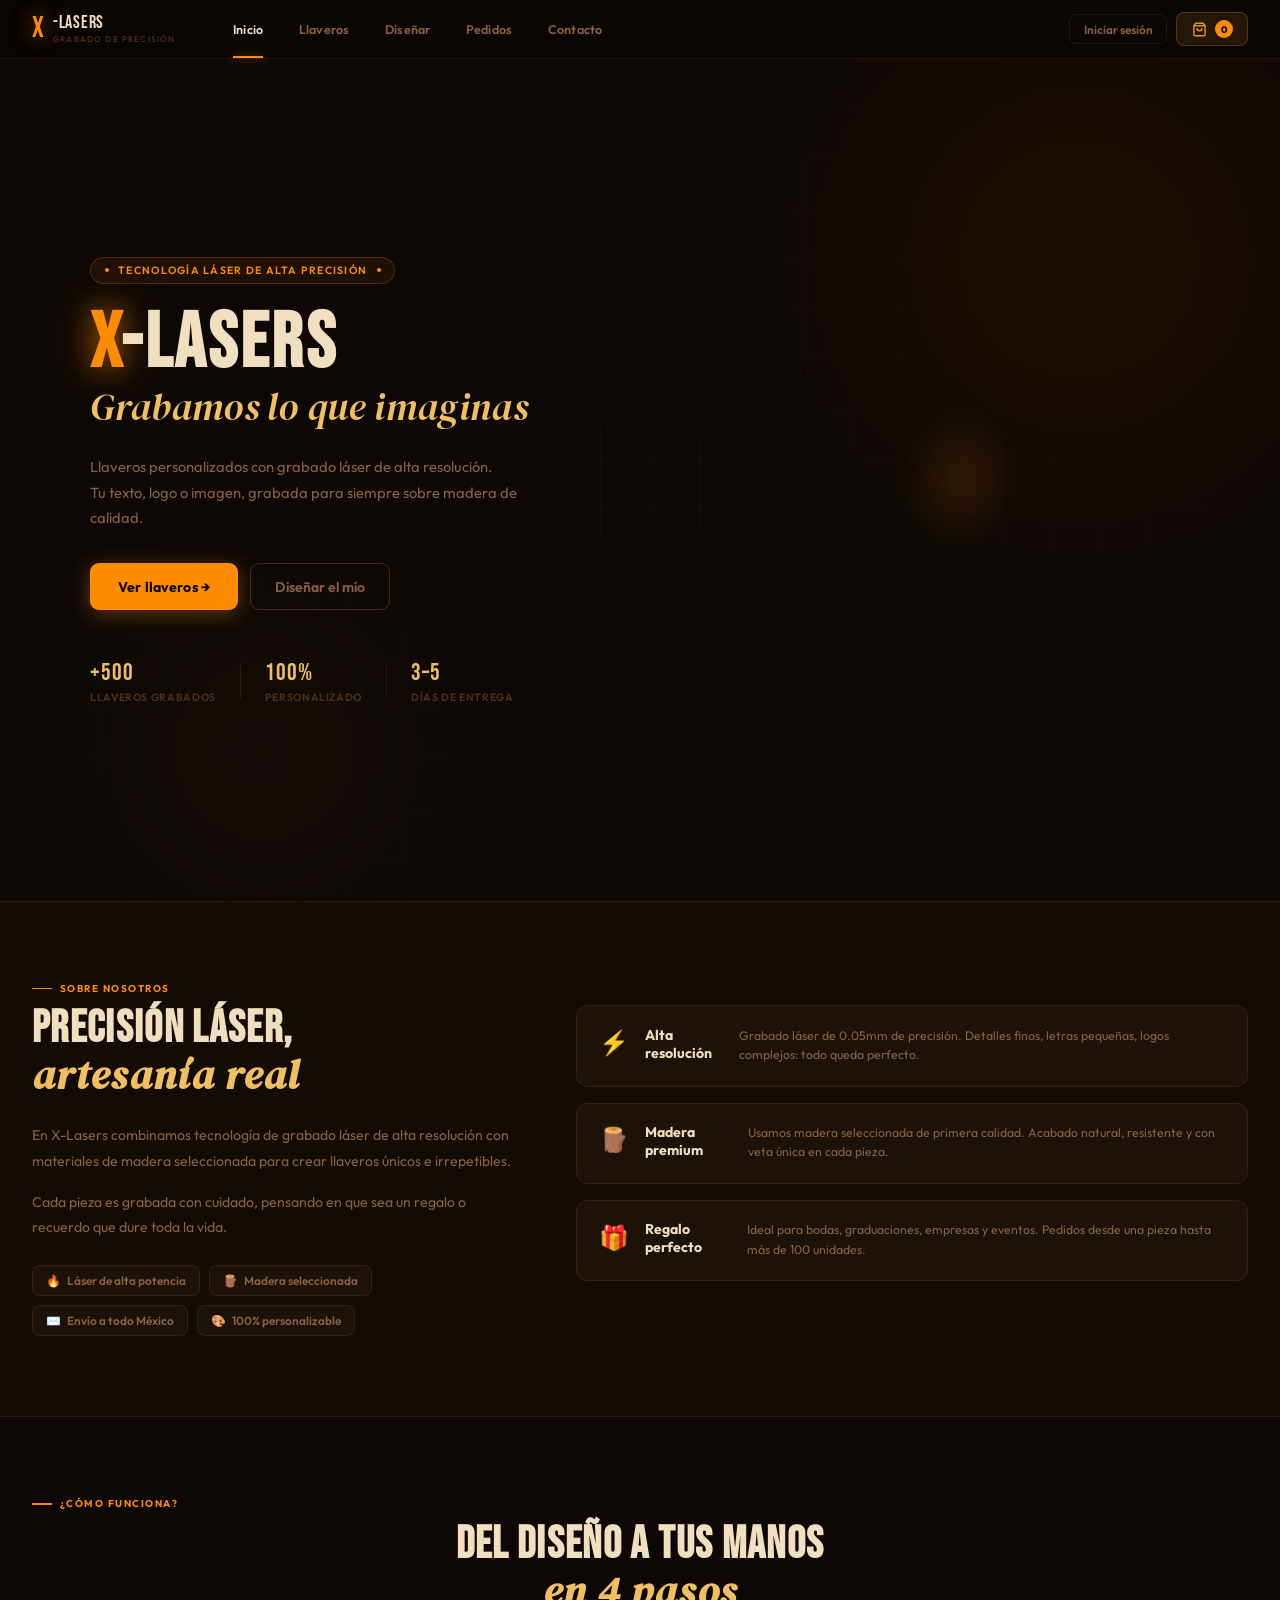
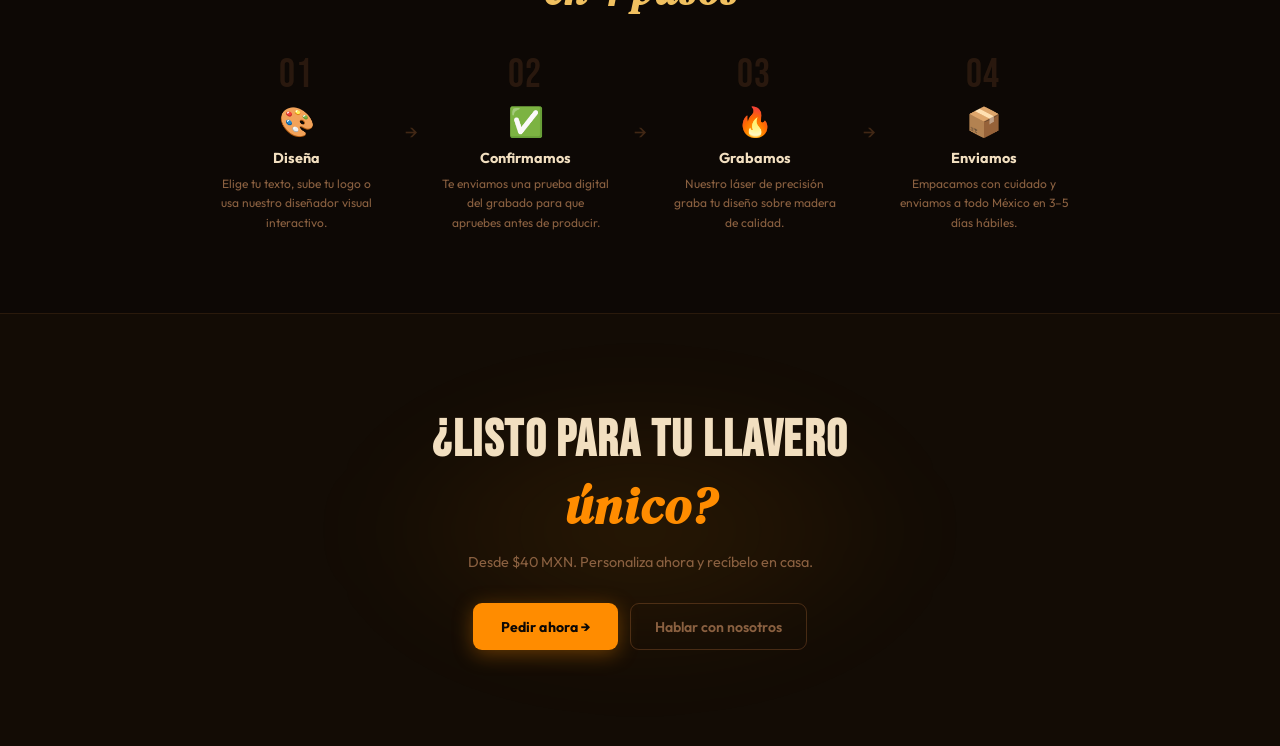
==== commit 106acb58: "v2" ====
--- a/index.html
+++ b/index.html
@@ -3,724 +3,43 @@
 <head>
 <meta charset="UTF-8">
 <meta name="viewport" content="width=device-width, initial-scale=1.0">
-<title>GrabadoMX — Personalizados con Láser</title>
-<link href="https://fonts.googleapis.com/css2?family=Playfair+Display:ital,wght@0,400;0,700;0,900;1,400;1,700&family=Jost:wght@300;400;500;600;700&display=swap" rel="stylesheet">
-
-
-<!-- ============================================================
-  ██████╗███████╗███████╗
- ██╔════╝██╔════╝██╔════╝
- ██║     ███████╗███████╗
- ██║     ╚════██║╚════██║
- ╚██████╗███████║███████║
-  ╚═════╝╚══════╝╚══════╝
-
-  INICIO DEL BLOQUE CSS
-  ────────────────────────────────────────
-  Secciones:
-    · Variables y paleta (madera + cobre)
-    · Barra de anuncios
-    · Navegación principal con pestañas
-    · Página: Tienda (2 productos)
-    · Página: Diseñador visual con canvas
-    · Página: Pedidos personalizados
-    · Página: Contacto
-    · Panel del carrito lateral
-    · Modal de login / registro
-    · Toast de notificaciones
-    · Animaciones y responsive
-  ============================================================ -->
-<style>
-
-  /* ── VARIABLES ── */
-  :root {
-    --bg:       #1a0f05;
-    --bg2:      #221408;
-    --surface:  #2c1c0c;
-    --surface2: #382210;
-    --surface3: #462b14;
-    --border:   rgba(180,120,50,0.16);
-    --border2:  rgba(180,120,50,0.32);
-    --cobre:    #c87941;
-    --cobre2:   #e8a050;
-    --oro:      #f0c060;
-    --crema:    #f2dfc0;
-    --laser:    #ff8c00;
-    --text:     #ecd9be;
-    --text-mid: #a87848;
-    --text-dim: #6a4828;
-    --tr:       0.22s cubic-bezier(0.4,0,0.2,1);
-    --font-d:   'Playfair Display', serif;
-    --font-b:   'Jost', sans-serif;
-    --r:        14px;
-  }
-
-  *, *::before, *::after { box-sizing: border-box; margin: 0; padding: 0; }
-  html { scroll-behavior: smooth; }
-
-  body {
-    background: var(--bg);
-    color: var(--text);
-    font-family: var(--font-b);
-    min-height: 100vh;
-    overflow-x: hidden;
-  }
-
-  /* Veta de madera en fondo */
-  body::before {
-    content: '';
-    position: fixed; inset: 0; z-index: 0; pointer-events: none;
-    background:
-      repeating-linear-gradient(170deg, transparent 0, transparent 22px, rgba(160,100,30,0.025) 22px, rgba(160,100,30,0.025) 23px),
-      repeating-linear-gradient(174deg, transparent 0, transparent 50px, rgba(100,60,15,0.03) 50px, rgba(100,60,15,0.03) 52px),
-      radial-gradient(ellipse at 15% 40%, rgba(200,121,65,0.05) 0%, transparent 55%),
-      radial-gradient(ellipse at 85% 70%, rgba(240,192,96,0.04) 0%, transparent 45%);
-  }
-
-  /* ── LASER BAR ── */
-  .laser-bar {
-    background: var(--bg2); border-bottom: 1px solid var(--border);
-    padding: 0.38rem 1.5rem; display: flex; align-items: center;
-    justify-content: center; gap: 2rem; overflow: hidden; position: relative;
-  }
-  .laser-bar::after {
-    content: ''; position: absolute; top: 0; left: -100%; width: 50%; height: 100%;
-    background: linear-gradient(90deg, transparent, rgba(255,140,0,0.05), transparent);
-    animation: lsweep 4s ease-in-out infinite;
-  }
-  @keyframes lsweep { to { left: 150%; } }
-  .laser-bar span {
-    font-size: 0.68rem; color: var(--text-dim); letter-spacing: 0.07em;
-    text-transform: uppercase; font-weight: 500;
-    display: flex; align-items: center; gap: 0.4rem;
-  }
-  .laser-bar b { color: var(--cobre2); font-weight: 600; }
-  .dot { width: 5px; height: 5px; background: var(--laser); border-radius: 50%; animation: blink 2s ease-in-out infinite; flex-shrink: 0; }
-  @keyframes blink { 0%,100%{opacity:1} 50%{opacity:0.3} }
-
-  /* ── NAV ── */
-  nav {
-    position: sticky; top: 0; z-index: 300;
-    background: rgba(22,12,3,0.92); backdrop-filter: blur(20px);
-    border-bottom: 1px solid var(--border);
-  }
-  .nav-inner {
-    max-width: 1400px; margin: 0 auto; padding: 0 1.75rem;
-    display: flex; align-items: center; height: 60px; gap: 0;
-  }
-
-  .logo { display: flex; align-items: center; gap: 0.7rem; flex-shrink: 0; margin-right: 2rem; cursor: pointer; text-decoration: none; }
-  .logo-icon {
-    width: 34px; height: 34px; border-radius: 9px;
-    background: linear-gradient(135deg, var(--cobre), var(--oro));
-    display: flex; align-items: center; justify-content: center; font-size: 1rem;
-    box-shadow: 0 3px 10px rgba(200,121,65,0.35); flex-shrink: 0;
-  }
-  .logo h1 { font-family: var(--font-d); font-size: 1.2rem; font-weight: 900; color: var(--oro); line-height: 1; }
-  .logo small { font-size: 0.55rem; color: var(--text-dim); letter-spacing: 0.1em; text-transform: uppercase; display: block; margin-top: 1px; }
-
-  .nav-tabs { display: flex; height: 100%; }
-  .ntab {
-    display: flex; align-items: center; gap: 0.4rem; padding: 0 1.1rem; height: 100%;
-    background: none; border: none; color: var(--text-mid);
-    font-family: var(--font-b); font-size: 0.8rem; font-weight: 600;
-    cursor: pointer; white-space: nowrap; position: relative; transition: color var(--tr);
-  }
-  .ntab::after {
-    content: ''; position: absolute; bottom: 0; left: 0; right: 0; height: 2px;
-    background: var(--cobre2); transform: scaleX(0); transition: transform var(--tr);
-  }
-  .ntab:hover { color: var(--crema); }
-  .ntab.active { color: var(--oro); }
-  .ntab.active::after { transform: scaleX(1); }
-
-  .nav-right { margin-left: auto; display: flex; align-items: center; gap: 0.6rem; }
-
-  .login-btn-nav {
-    background: transparent; border: 1px solid var(--border2); border-radius: 7px;
-    padding: 0.42rem 0.8rem; color: var(--text-mid); font-family: var(--font-b);
-    font-size: 0.76rem; font-weight: 600; cursor: pointer; transition: all var(--tr);
-    display: flex; align-items: center; gap: 0.35rem;
-  }
-  .login-btn-nav:hover { border-color: var(--cobre2); color: var(--cobre2); }
-
-  .user-chip {
-    display: flex; align-items: center; gap: 0.4rem;
-    background: rgba(200,121,65,0.1); border: 1px solid var(--border2);
-    border-radius: 7px; padding: 0.38rem 0.75rem;
-    font-family: var(--font-b); font-size: 0.76rem; color: var(--text-mid);
-    cursor: pointer; transition: all var(--tr);
-  }
-  .user-chip:hover { border-color: #f87171; color: #f87171; }
-  .uavatar {
-    width: 21px; height: 21px; border-radius: 50%;
-    background: linear-gradient(135deg, var(--cobre), var(--oro));
-    display: flex; align-items: center; justify-content: center;
-    font-size: 0.62rem; font-weight: 700; color: var(--bg); font-family: var(--font-d); flex-shrink: 0;
-  }
-
-  .cart-nav-btn {
-    display: flex; align-items: center; gap: 0.45rem;
-    background: linear-gradient(135deg, var(--cobre), var(--cobre2));
-    border: none; border-radius: 8px; padding: 0.48rem 0.95rem;
-    color: var(--bg); font-family: var(--font-b); font-size: 0.8rem; font-weight: 700;
-    cursor: pointer; transition: all var(--tr); box-shadow: 0 3px 10px rgba(200,121,65,0.28);
-  }
-  .cart-nav-btn:hover { transform: translateY(-1px); box-shadow: 0 5px 16px rgba(200,121,65,0.42); }
-  #cartCount {
-    background: var(--bg); color: var(--cobre); border-radius: 50%;
-    width: 17px; height: 17px; display: inline-flex; align-items: center;
-    justify-content: center; font-size: 0.62rem; font-weight: 800; transition: transform 0.2s;
-  }
-
-  /* ── PAGES ── */
-  .page { display: none; position: relative; z-index: 1; }
-  .page.active { display: block; animation: pgIn 0.3s ease; }
-  @keyframes pgIn { from{opacity:0;transform:translateY(8px)} to{opacity:1;transform:translateY(0)} }
-
-  .page-wrap { max-width: 1400px; margin: 0 auto; padding: 2.5rem 1.75rem; }
-
-  .pg-header { margin-bottom: 2.5rem; }
-  .pg-header h2 {
-    font-family: var(--font-d); font-size: 2rem; font-weight: 900; letter-spacing: -0.02em;
-    color: var(--crema); line-height: 1.1;
-  }
-  .pg-header h2 em { color: var(--oro); font-style: italic; }
-  .pg-header p { color: var(--text-mid); font-size: 0.86rem; margin-top: 0.5rem; line-height: 1.65; max-width: 560px; }
-
-  /* ═══════════════════
-     PÁGINA: TIENDA
-  ═══════════════════ */
-  .shop-top {
-    display: flex; align-items: flex-end; justify-content: space-between; gap: 1.5rem;
-    margin-bottom: 2rem; flex-wrap: wrap;
-  }
-  .search-wrap { position: relative; }
-  .search-wrap svg {
-    position: absolute; left: 0.8rem; top: 50%; transform: translateY(-50%);
-    width: 14px; height: 14px; color: var(--text-dim); pointer-events: none;
-  }
-  #searchInput {
-    background: var(--surface2); border: 1px solid var(--border); border-radius: 9px;
-    padding: 0.6rem 0.9rem 0.6rem 2.35rem; color: var(--text);
-    font-family: var(--font-b); font-size: 0.8rem; outline: none; width: 260px;
-    transition: all var(--tr);
-  }
-  #searchInput::placeholder { color: var(--text-dim); }
-  #searchInput:focus { border-color: var(--cobre2); box-shadow: 0 0 0 3px rgba(200,121,65,0.12); }
-
-  .products-grid {
-    display: grid; grid-template-columns: repeat(auto-fill, minmax(320px, 1fr)); gap: 1.4rem;
-  }
-
-  /* Product card */
-  .pcard {
-    background: var(--surface); border: 1px solid var(--border);
-    border-radius: var(--r); overflow: hidden; cursor: pointer;
-    display: flex; flex-direction: column;
-    transition: all var(--tr); animation: cardIn 0.4s ease both;
-  }
-  .pcard:hover {
-    transform: translateY(-5px);
-    border-color: var(--border2);
-    box-shadow: 0 18px 48px rgba(0,0,0,0.45), 0 0 30px rgba(200,121,65,0.06);
-  }
-  @keyframes cardIn { from{opacity:0;transform:translateY(18px)} to{opacity:1;transform:translateY(0)} }
-
-  /* SVG product illustration */
-  .pcard-visual {
-    height: 200px; background: var(--surface2); position: relative; overflow: hidden;
-    display: flex; align-items: center; justify-content: center; transition: background var(--tr);
-  }
-  .pcard:hover .pcard-visual { background: var(--surface3); }
-
-  /* Laser scan on hover */
-  .pcard-visual::after {
-    content: ''; position: absolute; left: 0; right: 0; top: -3px; height: 2px;
-    background: linear-gradient(90deg, transparent 0%, var(--laser) 50%, transparent 100%);
-    box-shadow: 0 0 10px 3px rgba(255,140,0,0.55);
-    opacity: 0;
-  }
-  .pcard:hover .pcard-visual::after { animation: lscan 0.75s ease forwards; }
-  @keyframes lscan { 0%{opacity:0;top:-3px} 8%{opacity:1} 92%{opacity:1;top:200px} 100%{opacity:0;top:203px} }
-
-  .pcard-svg { transition: transform var(--tr); }
-  .pcard:hover .pcard-svg { transform: scale(1.06) translateY(-3px); }
-
-  .pcard-body { padding: 1.25rem; flex: 1; display: flex; flex-direction: column; }
-  .pcard-cat {
-    font-size: 0.6rem; font-weight: 700; letter-spacing: 0.08em; text-transform: uppercase;
-    padding: 0.18rem 0.5rem; border-radius: 5px; display: inline-block; margin-bottom: 0.65rem;
-  }
-  .cat-Termos   { background: rgba(74,124,89,0.2); color: #6fcf97; border: 1px solid rgba(74,124,89,0.3); }
-  .cat-Llaveros { background: rgba(200,121,65,0.18); color: var(--cobre2); border: 1px solid var(--border2); }
-
-  .pcard-name { font-family: var(--font-d); font-size: 1.1rem; font-weight: 700; color: var(--crema); line-height: 1.25; }
-  .pcard-desc { font-size: 0.76rem; color: var(--text-dim); margin-top: 0.35rem; line-height: 1.55; }
-  .laser-tag {
-    display: inline-flex; align-items: center; gap: 0.3rem;
-    font-size: 0.64rem; font-weight: 600; color: var(--laser);
-    background: rgba(255,140,0,0.07); border: 1px solid rgba(255,140,0,0.18);
-    border-radius: 5px; padding: 0.15rem 0.45rem; margin-top: 0.5rem; width: fit-content;
-  }
-  .pcard-price {
-    margin-top: auto; padding-top: 0.75rem;
-    font-family: var(--font-d); font-size: 1.15rem; font-weight: 700; color: var(--oro);
-  }
-  .pcard-price small { font-size: 0.66rem; color: var(--text-dim); font-family: var(--font-b); font-weight: 400; }
-
-  .pcard-actions { display: flex; gap: 0.5rem; padding: 0 1.25rem 1.25rem; }
-  .btn-add {
-    flex: 1; background: transparent; border: 1px solid var(--border); border-radius: 8px;
-    padding: 0.48rem; color: var(--text-dim); font-family: var(--font-b);
-    font-size: 0.74rem; font-weight: 600; cursor: pointer; transition: all var(--tr); text-align: center;
-  }
-  .pcard:hover .btn-add { border-color: var(--cobre2); color: var(--cobre2); background: rgba(200,121,65,0.05); }
-  .btn-design {
-    flex: 1; background: transparent; border: 1px solid var(--border2); border-radius: 8px;
-    padding: 0.48rem; color: var(--text-mid); font-family: var(--font-b);
-    font-size: 0.74rem; font-weight: 600; cursor: pointer; transition: all var(--tr); text-align: center;
-  }
-  .btn-design:hover { background: rgba(240,192,96,0.08); border-color: var(--oro); color: var(--oro); }
-
-  /* ═══════════════════
-     PÁGINA: DISEÑADOR
-  ═══════════════════ */
-  .designer-layout {
-    display: grid; grid-template-columns: 1fr 330px; gap: 1.4rem; align-items: start;
-  }
-  @media(max-width:860px) { .designer-layout { grid-template-columns: 1fr; } }
-
-  /* Canvas panel */
-  .canvas-panel {
-    background: var(--surface); border: 1px solid var(--border); border-radius: var(--r); overflow: hidden;
-  }
-  .canvas-toolbar {
-    padding: 0.65rem 1rem; background: var(--surface2); border-bottom: 1px solid var(--border);
-    display: flex; align-items: center; gap: 0.4rem; flex-wrap: wrap;
-  }
-  .tb {
-    background: var(--surface3); border: 1px solid var(--border); border-radius: 6px;
-    padding: 0.35rem 0.65rem; color: var(--text-mid); font-family: var(--font-b);
-    font-size: 0.7rem; font-weight: 600; cursor: pointer; transition: all var(--tr); white-space: nowrap;
-  }
-  .tb:hover { border-color: var(--cobre2); color: var(--cobre2); }
-  .tb.red:hover { border-color: #f87171; color: #f87171; }
-  .tsep { width: 1px; height: 18px; background: var(--border); margin: 0 0.1rem; flex-shrink: 0; }
-
-  .canvas-body {
-    display: flex; align-items: center; justify-content: center; padding: 1.5rem;
-    background: repeating-linear-gradient(45deg, transparent, transparent 12px, rgba(160,100,30,0.018) 12px, rgba(160,100,30,0.018) 24px);
-    position: relative; overflow: hidden;
-  }
-  /* Running laser line on canvas */
-  .canvas-body::before {
-    content: ''; position: absolute; left: 0; right: 0; top: -2px; height: 2px;
-    background: linear-gradient(90deg, transparent, var(--laser), transparent);
-    box-shadow: 0 0 10px 2px rgba(255,140,0,0.6);
-    animation: claser 3.5s linear infinite; pointer-events: none; z-index: 5;
-  }
-  @keyframes claser { from{top:-2px} to{top:100%} }
-
-  #designCanvas {
-    border-radius: 8px; cursor: crosshair; max-width: 100%;
-    box-shadow: 0 8px 32px rgba(0,0,0,0.55), 0 0 0 1px rgba(200,121,65,0.15);
-  }
-
-  /* Controls panel */
-  .ctrl-panel {
-    background: var(--surface); border: 1px solid var(--border);
-    border-radius: var(--r); overflow: hidden; position: sticky; top: 72px;
-  }
-  .ctrl-sec { padding: 0.95rem 1.1rem; border-bottom: 1px solid var(--border); }
-  .ctrl-sec:last-child { border-bottom: none; }
-  .clabel {
-    font-size: 0.63rem; font-weight: 700; color: var(--text-dim);
-    text-transform: uppercase; letter-spacing: 0.07em; margin-bottom: 0.6rem;
-    display: flex; align-items: center; gap: 0.35rem;
-  }
-
-  /* Product switcher */
-  .prod-sw { display: flex; gap: 0.5rem; }
-  .psw-btn {
-    flex: 1; padding: 0.55rem; border-radius: 8px; border: 1.5px solid var(--border);
-    background: var(--surface2); color: var(--text-mid); font-family: var(--font-b);
-    font-size: 0.76rem; font-weight: 700; cursor: pointer; transition: all var(--tr); text-align: center;
-  }
-  .psw-btn.active { border-color: var(--cobre2); color: var(--cobre2); background: rgba(200,121,65,0.08); }
-
-  .cinput {
-    width: 100%; background: var(--surface2); border: 1px solid var(--border); border-radius: 8px;
-    padding: 0.55rem 0.75rem; color: var(--text); font-family: var(--font-b); font-size: 0.8rem;
-    outline: none; transition: border-color var(--tr);
-  }
-  .cinput::placeholder { color: var(--text-dim); }
-  .cinput:focus { border-color: var(--cobre2); }
-  .cinput + .cinput { margin-top: 0.5rem; }
-
-  .cselect {
-    width: 100%; background: var(--surface2); border: 1px solid var(--border); border-radius: 8px;
-    padding: 0.52rem 0.75rem; color: var(--text); font-family: var(--font-b); font-size: 0.78rem;
-    outline: none; appearance: none; cursor: pointer; transition: border-color var(--tr); margin-top: 0.5rem;
-  }
-  .cselect:focus { border-color: var(--cobre2); }
-
-  .slider-row { display: flex; align-items: center; gap: 0.6rem; margin-top: 0.5rem; }
-  .cslider { flex: 1; accent-color: var(--cobre); cursor: pointer; }
-  .slider-val { font-size: 0.72rem; color: var(--cobre2); font-weight: 700; min-width: 32px; text-align: right; font-family: var(--font-d); }
-
-  .swatches { display: flex; gap: 0.38rem; flex-wrap: wrap; margin-top: 0.1rem; }
-  .swatch {
-    width: 24px; height: 24px; border-radius: 5px; cursor: pointer;
-    border: 2px solid transparent; transition: all var(--tr); flex-shrink: 0;
-  }
-  .swatch:hover, .swatch.on { border-color: var(--oro); transform: scale(1.18); }
-  .swatch-custom {
-    width: 24px; height: 24px; border-radius: 5px; cursor: pointer;
-    border: 1px solid var(--border); overflow: hidden; flex-shrink: 0; position: relative;
-  }
-  .swatch-custom input { position: absolute; inset: -4px; width: calc(100%+8px); height: calc(100%+8px); cursor: pointer; border: none; padding: 0; opacity: 0.01; }
-  .swatch-custom::before { content:'＋'; position:absolute; inset:0; display:flex; align-items:center; justify-content:center; font-size:0.8rem; color:var(--text-dim); pointer-events:none; }
-
-  /* Upload zone */
-  .upload-zone {
-    border: 1.5px dashed var(--border2); border-radius: 9px; padding: 1rem;
-    text-align: center; cursor: pointer; transition: all var(--tr);
-    background: var(--surface2); position: relative;
-  }
-  .upload-zone:hover { border-color: var(--cobre2); background: rgba(200,121,65,0.04); }
-  .upload-zone input[type=file] { position: absolute; inset: 0; opacity: 0; cursor: pointer; width: 100%; height: 100%; }
-  .uz-icon { font-size: 1.5rem; margin-bottom: 0.3rem; display: block; pointer-events: none; }
-  .uz-txt { font-size: 0.73rem; color: var(--text-dim); font-weight: 600; pointer-events: none; line-height: 1.4; }
-  .uz-sub { font-size: 0.64rem; color: var(--text-dim); opacity: 0.6; pointer-events: none; }
-
-  /* Img controls: resize & opacity */
-  #imgControls { display: none; }
-  #imgControls.show { display: block; }
-
-  /* Actions */
-  .d-actions { padding: 1rem; display: flex; flex-direction: column; gap: 0.55rem; }
-  .btn-primary {
-    background: linear-gradient(135deg, var(--cobre), var(--cobre2));
-    border: none; border-radius: 9px; padding: 0.82rem; color: var(--bg);
-    font-family: var(--font-d); font-size: 0.92rem; font-weight: 700; font-style: italic;
-    cursor: pointer; transition: all var(--tr); box-shadow: 0 4px 14px rgba(200,121,65,0.28);
-    width: 100%; text-align: center;
-  }
-  .btn-primary:hover { transform: translateY(-2px); box-shadow: 0 7px 22px rgba(200,121,65,0.42); }
-  .btn-sec {
-    background: transparent; border: 1px solid var(--border2); border-radius: 9px;
-    padding: 0.7rem; color: var(--text-mid); font-family: var(--font-b);
-    font-size: 0.78rem; font-weight: 600; cursor: pointer; transition: all var(--tr); text-align: center;
-  }
-  .btn-sec:hover { border-color: var(--cobre2); color: var(--cobre2); }
-
-  /* ═══════════════════
-     PÁGINA: PEDIDOS
-  ═══════════════════ */
-  .steps { display: flex; background: var(--surface); border: 1px solid var(--border); border-radius: var(--r); overflow: hidden; margin-bottom: 2rem; }
-  .step { flex: 1; padding: 1rem 0.75rem; text-align: center; border-right: 1px solid var(--border); }
-  .step:last-child { border-right: none; }
-  .snum {
-    width: 26px; height: 26px; border-radius: 50%; background: var(--surface3);
-    border: 1px solid var(--border2); display: flex; align-items: center; justify-content: center;
-    font-family: var(--font-d); font-size: 0.75rem; font-weight: 700; color: var(--cobre2);
-    margin: 0 auto 0.4rem;
-  }
-  .stitle { font-size: 0.76rem; font-weight: 700; color: var(--text-mid); }
-  .ssub { font-size: 0.64rem; color: var(--text-dim); margin-top: 0.12rem; }
-
-  .form-card { background: var(--surface); border: 1px solid var(--border); border-radius: var(--r); overflow: hidden; }
-  .form-card-hd {
-    padding: 1.1rem 1.4rem; background: var(--surface2); border-bottom: 1px solid var(--border);
-    display: flex; align-items: center; gap: 0.75rem;
-  }
-  .fhd-icon { width: 38px; height: 38px; border-radius: 9px; background: linear-gradient(135deg, var(--cobre), var(--cobre2)); display: flex; align-items: center; justify-content: center; font-size: 1rem; flex-shrink: 0; }
-  .form-card-hd h3 { font-family: var(--font-d); font-size: 1rem; font-weight: 700; color: var(--crema); }
-  .form-card-hd p { font-size: 0.72rem; color: var(--text-dim); margin-top: 1px; }
-  .form-body { padding: 1.4rem; display: flex; flex-direction: column; gap: 1rem; }
-  .frow { display: grid; grid-template-columns: 1fr 1fr; gap: 1rem; }
-  @media(max-width:580px){ .frow{grid-template-columns:1fr;} }
-  .ffield { display: flex; flex-direction: column; gap: 0.38rem; }
-  .ffield label { font-size: 0.67rem; font-weight: 700; color: var(--text-dim); text-transform: uppercase; letter-spacing: 0.06em; }
-  .ffield input, .ffield select, .ffield textarea {
-    background: var(--surface2); border: 1px solid var(--border); border-radius: 9px;
-    padding: 0.62rem 0.85rem; color: var(--text); font-family: var(--font-b); font-size: 0.8rem;
-    outline: none; transition: all var(--tr); appearance: none; width: 100%;
-  }
-  .ffield input::placeholder, .ffield textarea::placeholder { color: var(--text-dim); }
-  .ffield input:focus, .ffield select:focus, .ffield textarea:focus { border-color: var(--cobre2); box-shadow: 0 0 0 3px rgba(200,121,65,0.1); }
-  .ffield textarea { resize: vertical; min-height: 85px; line-height: 1.5; }
-
-  .preview-live {
-    background: var(--surface2); border: 1px solid var(--border);
-    border-radius: 9px; padding: 0.9rem;
-    display: flex; align-items: center; gap: 0.9rem;
-  }
-  .prev-ico { font-size: 2.2rem; flex-shrink: 0; }
-  .prev-lbl { font-size: 0.62rem; font-weight: 700; color: var(--text-dim); text-transform: uppercase; letter-spacing: 0.06em; }
-  .prev-txt { font-family: var(--font-d); font-size: 1rem; font-weight: 700; color: var(--oro); font-style: italic; margin-top: 0.1rem; min-height: 1.4rem; word-break: break-all; }
-  .prev-sub { font-size: 0.7rem; color: var(--text-dim); margin-top: 0.15rem; }
-
-  .ord-confirm {
-    display: none; background: var(--surface); border: 1px solid rgba(74,124,89,0.3);
-    border-radius: var(--r); padding: 2rem; text-align: center; margin-top: 1.25rem;
-  }
-  .ord-confirm.show { display: block; animation: pgIn 0.4s ease; }
-  .ord-confirm .cico { font-size: 2.8rem; margin-bottom: 0.75rem; }
-  .ord-confirm h3 { font-family: var(--font-d); font-size: 1.2rem; font-weight: 700; color: #6fcf97; }
-  .ord-confirm p { font-size: 0.8rem; color: var(--text-mid); margin-top: 0.5rem; line-height: 1.6; }
-  .ord-num { font-family: var(--font-d); font-size: 1.1rem; color: var(--oro); font-style: italic; margin: 0.65rem 0; }
-
-  /* ═══════════════════
-     PÁGINA: CONTACTO
-  ═══════════════════ */
-  .contact-grid { display: grid; grid-template-columns: 1fr 1.3fr; gap: 1.4rem; }
-  @media(max-width:700px){ .contact-grid{grid-template-columns:1fr;} }
-  .cinfo { display: flex; flex-direction: column; gap: 0.85rem; }
-  .ccard {
-    background: var(--surface); border: 1px solid var(--border); border-radius: var(--r);
-    padding: 1.1rem; display: flex; align-items: flex-start; gap: 0.8rem;
-    transition: border-color var(--tr);
-  }
-  .ccard:hover { border-color: var(--border2); }
-  .ccard-ico {
-    width: 36px; height: 36px; border-radius: 9px; flex-shrink: 0;
-    background: var(--surface2); border: 1px solid var(--border);
-    display: flex; align-items: center; justify-content: center; font-size: 0.95rem;
-  }
-  .ccard h4 { font-family: var(--font-d); font-size: 0.88rem; font-weight: 700; color: var(--crema); }
-  .ccard p { font-size: 0.76rem; color: var(--text-mid); margin-top: 0.2rem; line-height: 1.55; }
-  .ccard a { color: var(--cobre2); text-decoration: none; transition: color var(--tr); }
-  .ccard a:hover { color: var(--oro); }
-  .chours { background: var(--surface); border: 1px solid var(--border); border-radius: var(--r); padding: 1.1rem; }
-  .chours h4 { font-family: var(--font-d); font-size: 0.9rem; font-weight: 700; color: var(--crema); margin-bottom: 0.75rem; }
-  .hrow { display: flex; justify-content: space-between; padding: 0.38rem 0; border-bottom: 1px solid var(--border); font-size: 0.76rem; }
-  .hrow:last-child { border-bottom: none; }
-  .hrow span:first-child { color: var(--text-mid); }
-  .hrow span:last-child { color: var(--cobre2); font-weight: 600; }
-
-  /* ── OVERLAY / CART ── */
-  .overlay { display: none; position: fixed; inset: 0; background: rgba(0,0,0,0.7); backdrop-filter: blur(5px); z-index: 400; }
-  .overlay.show { display: block; }
-
-  .cart-panel {
-    position: fixed; top: 0; right: -430px; width: 400px; height: 100vh;
-    background: var(--surface); border-left: 1px solid var(--border);
-    z-index: 500; display: flex; flex-direction: column;
-    transition: right 0.3s cubic-bezier(0.4,0,0.2,1);
-  }
-  .cart-panel.open { right: 0; }
-  .cart-hd {
-    padding: 1.2rem 1.4rem; border-bottom: 1px solid var(--border);
-    display: flex; align-items: center; justify-content: space-between; flex-shrink: 0;
-    background: var(--surface2);
-  }
-  .cart-hd h2 { font-family: var(--font-d); font-size: 1.05rem; font-weight: 700; color: var(--oro); }
-  .cart-close {
-    background: transparent; border: 1px solid var(--border); border-radius: 6px;
-    width: 28px; height: 28px; display: flex; align-items: center; justify-content: center;
-    color: var(--text-dim); cursor: pointer; font-size: 0.85rem; transition: all var(--tr);
-  }
-  .cart-close:hover { border-color: #f87171; color: #f87171; }
-  .cart-scroll { flex: 1; overflow-y: auto; padding: 1rem 1.4rem; scrollbar-width: thin; scrollbar-color: var(--border) transparent; }
-  #cartItems { display: flex; flex-direction: column; gap: 0.65rem; }
-  .ci {
-    display: flex; align-items: center; gap: 0.7rem;
-    background: var(--surface2); border: 1px solid var(--border); border-radius: 10px; padding: 0.65rem;
-    animation: ciIn 0.2s ease;
-  }
-  @keyframes ciIn { from{opacity:0;transform:translateX(10px)} to{opacity:1;transform:translateX(0)} }
-  .ci-ico { font-size: 1.8rem; flex-shrink: 0; }
-  .ci-info { flex: 1; min-width: 0; }
-  .ci-name { font-family: var(--font-d); font-size: 0.8rem; font-weight: 700; white-space: nowrap; overflow: hidden; text-overflow: ellipsis; color: var(--crema); }
-  .ci-price { font-size: 0.74rem; color: var(--cobre2); margin-top: 2px; font-weight: 600; }
-  .ci-rm { background: transparent; border: none; color: var(--text-dim); cursor: pointer; font-size: 0.85rem; padding: 0.15rem; transition: color var(--tr); }
-  .ci-rm:hover { color: #f87171; }
-  .cart-empty { text-align: center; padding: 3rem 1rem; color: var(--text-dim); }
-  .cart-empty .bi { font-size: 2.8rem; margin-bottom: 0.5rem; }
-  .cart-empty p { font-size: 0.8rem; font-weight: 500; }
-  .cart-ft { padding: 1.1rem 1.4rem; border-top: 1px solid var(--border); flex-shrink: 0; display: flex; flex-direction: column; gap: 0.8rem; }
-  .total-row { display: flex; justify-content: space-between; align-items: baseline; }
-  .total-lbl { font-size: 0.68rem; font-weight: 700; color: var(--text-dim); text-transform: uppercase; letter-spacing: 0.06em; }
-  .total-val { font-family: var(--font-d); font-size: 1.3rem; font-weight: 700; color: var(--oro); }
-  .cinput-cart {
-    background: var(--surface2); border: 1px solid var(--border); border-radius: 9px;
-    padding: 0.6rem 0.85rem; color: var(--text); font-family: var(--font-b); font-size: 0.78rem;
-    outline: none; width: 100%; transition: border-color var(--tr); appearance: none;
-  }
-  .cinput-cart:focus { border-color: var(--cobre2); }
-  .cinput-cart::placeholder { color: var(--text-dim); }
-  .secname { font-size: 0.65rem; font-weight: 700; color: var(--text-dim); text-transform: uppercase; letter-spacing: 0.06em; margin-bottom: 0.35rem; }
-
-  /* ── LOGIN MODAL ── */
-  #loginModal {
-    position: fixed; inset: 0; z-index: 700;
-    background: rgba(0,0,0,0.82); backdrop-filter: blur(14px);
-    display: none; align-items: center; justify-content: center;
-    padding: 1.5rem; transition: opacity 0.35s ease;
-  }
-  #loginModal.hidden { opacity: 0; pointer-events: none; }
-  .lcard {
-    background: var(--surface); border: 1px solid var(--border2); border-radius: 20px;
-    width: 100%; max-width: 380px; overflow: hidden;
-    box-shadow: 0 28px 70px rgba(0,0,0,0.6);
-    animation: lIn 0.4s cubic-bezier(0.34,1.56,0.64,1);
-  }
-  @keyframes lIn { from{opacity:0;transform:scale(0.88) translateY(18px)} to{opacity:1;transform:scale(1) translateY(0)} }
-  .lcard-top { padding: 1.6rem 1.8rem 1.3rem; text-align: center; background: var(--surface2); border-bottom: 1px solid var(--border); }
-  .lico { font-size: 2rem; margin-bottom: 0.5rem; display: block; }
-  .lcard-top h2 { font-family: var(--font-d); font-size: 1.25rem; font-weight: 900; color: var(--oro); }
-  .lcard-top p { font-size: 0.7rem; color: var(--text-dim); margin-top: 0.25rem; }
-  .ltabs { display: flex; border-bottom: 1px solid var(--border); }
-  .ltab { flex: 1; padding: 0.75rem; background: none; border: none; color: var(--text-mid); font-family: var(--font-b); font-size: 0.77rem; font-weight: 600; cursor: pointer; position: relative; transition: color var(--tr); }
-  .ltab::after { content: ''; position: absolute; bottom: -1px; left: 0; right: 0; height: 2px; background: var(--cobre2); transform: scaleX(0); transition: transform var(--tr); }
-  .ltab.on { color: var(--cobre2); }
-  .ltab.on::after { transform: scaleX(1); }
-  .lbody { padding: 1.4rem 1.65rem 1.65rem; display: flex; flex-direction: column; gap: 0.82rem; }
-  .lpanel { display: none; flex-direction: column; gap: 0.82rem; }
-  .lpanel.on { display: flex; }
-  .lfield { display: flex; flex-direction: column; gap: 0.32rem; }
-  .lfield label { font-size: 0.64rem; font-weight: 700; color: var(--text-dim); text-transform: uppercase; letter-spacing: 0.06em; }
-  .lfield input { background: var(--surface2); border: 1px solid var(--border); border-radius: 8px; padding: 0.62rem 0.85rem; color: var(--text); font-family: var(--font-b); font-size: 0.8rem; outline: none; transition: all var(--tr); width: 100%; }
-  .lfield input::placeholder { color: var(--text-dim); }
-  .lfield input:focus { border-color: var(--cobre2); box-shadow: 0 0 0 3px rgba(200,121,65,0.1); }
-  .lerr { font-size: 0.72rem; color: #f87171; background: rgba(248,113,113,0.07); border: 1px solid rgba(248,113,113,0.18); border-radius: 7px; padding: 0.5rem 0.75rem; display: none; }
-  .lerr.on { display: block; animation: shk 0.3s ease; }
-  @keyframes shk { 0%,100%{transform:translateX(0)} 25%,75%{transform:translateX(-5px)} 50%{transform:translateX(5px)} }
-  .lbtn { background: linear-gradient(135deg, var(--cobre), var(--cobre2)); border: none; border-radius: 8px; padding: 0.78rem; color: var(--bg); font-family: var(--font-d); font-size: 0.88rem; font-weight: 700; font-style: italic; cursor: pointer; transition: all var(--tr); box-shadow: 0 3px 10px rgba(200,121,65,0.22); }
-  .lbtn:hover { transform: translateY(-1px); box-shadow: 0 6px 18px rgba(200,121,65,0.38); }
-  .ldiv { display: flex; align-items: center; gap: 0.65rem; font-size: 0.65rem; color: var(--text-dim); font-weight: 600; }
-  .ldiv::before, .ldiv::after { content: ''; flex: 1; height: 1px; background: var(--border); }
-  .demos { background: var(--surface2); border: 1px solid var(--border); border-radius: 8px; padding: 0.8rem; display: flex; flex-direction: column; gap: 0.4rem; }
-  .demo-title { font-size: 0.61rem; font-weight: 700; color: var(--text-dim); text-transform: uppercase; letter-spacing: 0.06em; }
-  .demo-row { display: flex; justify-content: space-between; align-items: center; font-size: 0.7rem; font-weight: 600; }
-  .demo-row span { color: var(--text-mid); }
-  .demo-row strong { color: var(--cobre2); }
-  .dfill { background: transparent; border: 1px solid var(--border); border-radius: 5px; padding: 0.17rem 0.48rem; color: var(--text-dim); font-family: var(--font-b); font-size: 0.62rem; font-weight: 600; cursor: pointer; transition: all var(--tr); }
-  .dfill:hover { border-color: var(--cobre2); color: var(--cobre2); }
-
-  /* ── TOAST ── */
-  .toast {
-    position: fixed; bottom: 1.5rem; left: 50%;
-    transform: translateX(-50%) translateY(60px);
-    background: var(--surface2); border: 1px solid var(--border2);
-    border-radius: 9px; padding: 0.65rem 1.2rem;
-    font-family: var(--font-b); font-size: 0.78rem; font-weight: 600; color: var(--text);
-    box-shadow: 0 8px 28px rgba(0,0,0,0.5); z-index: 800; opacity: 0;
-    transition: all 0.32s cubic-bezier(0.34,1.56,0.64,1); white-space: nowrap;
-  }
-  .toast.show { opacity: 1; transform: translateX(-50%) translateY(0); }
-
-  /* ── SCROLLBAR ── */
-  ::-webkit-scrollbar { width: 4px; }
-  ::-webkit-scrollbar-track { background: transparent; }
-  ::-webkit-scrollbar-thumb { background: var(--border); border-radius: 4px; }
-
-  /* ── RESPONSIVE ── */
-  @media(max-width:640px) {
-    .nav-inner { padding: 0 1rem; }
-    .logo h1 { font-size: 1rem; }
-    .ntab > span:not([class]) { display: none; }
-    .ntab { padding: 0 0.75rem; }
-    .laser-bar { gap: 1rem; }
-    .laser-bar span:not(:first-child) { display: none; }
-    .page-wrap { padding: 1.5rem 1rem; }
-    .products-grid { grid-template-columns: 1fr; }
-    .cart-panel { width: 100%; right: -100%; }
-    .steps { flex-direction: column; }
-    .step { border-right: none; border-bottom: 1px solid var(--border); }
-    .step:last-child { border-bottom: none; }
-  }
-
-</style>
-<!-- ============================================================
-  FIN DEL BLOQUE CSS
-  ============================================================ -->
-
-
-
-
-<!-- ============================================================
-     ██╗  ██╗████████╗███╗   ███╗██╗
-     ██║  ██║╚══██╔══╝████╗ ████║██║
-     ███████║   ██║   ██╔████╔██║██║
-     ██╔══██║   ██║   ██║╚██╔╝██║██║
-     ██║  ██║   ██║   ██║ ╚═╝ ██║███████╗
-     ╚═╝  ╚═╝   ╚═╝   ╚═╝     ╚═╝╚══════╝
-
-     INICIO DEL BLOQUE HTML
-     ────────────────────────────────────────
-     Secciones:
-       · Modal de login / registro
-       · Barra de anuncios
-       · Navegación con pestañas
-       · Página: Tienda (Termo + Llavero)
-       · Página: Diseñador visual con canvas
-       · Página: Pedidos personalizados
-       · Página: Contacto
-       · Panel lateral del carrito
-       · Toast de notificaciones
-  ============================================================ -->
+<title>X-Lasers — Llaveros Grabados con Precisión</title>
+<link href="https://fonts.googleapis.com/css2?family=Bebas+Neue&family=Outfit:wght@300;400;500;600;700&family=DM+Serif+Display:ital@0;1&display=swap" rel="stylesheet">
+<link rel="stylesheet" href="styles.css">
 </head>
 <body>
 
-<!-- ══════════════════ LOGIN MODAL ══════════════════ -->
+<!-- ══════ LOGIN MODAL ══════ -->
 <div id="loginModal" onclick="if(event.target===this)hideLogin()">
   <div class="lcard">
     <div class="lcard-top">
-      <span class="lico">🔥</span>
-      <h2>GrabadoMX</h2>
-      <p>Accede a tu cuenta para continuar</p>
+      <div class="lcard-brand">
+        <span class="lx">X</span><span class="ll">-LASERS</span>
+      </div>
+      <p>Accede a tu cuenta</p>
     </div>
     <div class="ltabs">
       <button class="ltab on" onclick="switchTab('in')">Iniciar sesión</button>
       <button class="ltab" onclick="switchTab('up')">Registrarse</button>
     </div>
     <div class="lbody">
-      <!-- Login -->
       <div class="lpanel on" id="panelIn">
-        <div class="lfield">
-          <label>Correo</label>
-          <input type="email" id="li-email" placeholder="correo@email.com">
-        </div>
-        <div class="lfield">
-          <label>Contraseña</label>
-          <input type="password" id="li-pass" placeholder="••••••••" onkeydown="if(event.key==='Enter')doLogin()">
-        </div>
+        <div class="lfield"><label>Correo</label><input type="email" id="li-email" placeholder="correo@email.com"></div>
+        <div class="lfield"><label>Contraseña</label><input type="password" id="li-pass" placeholder="••••••••" onkeydown="if(event.key==='Enter')doLogin()"></div>
         <div class="lerr" id="li-err">Correo o contraseña incorrectos.</div>
         <button class="lbtn" onclick="doLogin()">Entrar →</button>
         <div class="ldiv">cuentas demo</div>
         <div class="demos">
           <div class="demo-title">Usuarios de prueba</div>
-          <div class="demo-row">
-            <span><strong>admin@grabado.mx</strong> / <strong>laser123</strong></span>
-            <button class="dfill" onclick="fillDemo('admin@grabado.mx','laser123')">Usar</button>
-          </div>
-          <div class="demo-row">
-            <span><strong>user@grabado.mx</strong> / <strong>madera456</strong></span>
-            <button class="dfill" onclick="fillDemo('user@grabado.mx','madera456')">Usar</button>
-          </div>
-        </div>
-      </div>
-      <!-- Registro -->
+          <div class="demo-row"><span><strong>admin@xlasers.mx</strong> / <strong>laser123</strong></span><button class="dfill" onclick="fillDemo('admin@xlasers.mx','laser123')">Usar</button></div>
+          <div class="demo-row"><span><strong>user@xlasers.mx</strong> / <strong>madera456</strong></span><button class="dfill" onclick="fillDemo('user@xlasers.mx','madera456')">Usar</button></div>
+        </div>
+      </div>
       <div class="lpanel" id="panelUp">
-        <div class="lfield">
-          <label>Nombre</label>
-          <input type="text" id="up-name" placeholder="Tu nombre">
-        </div>
-        <div class="lfield">
-          <label>Correo</label>
-          <input type="email" id="up-email" placeholder="correo@email.com">
-        </div>
-        <div class="lfield">
-          <label>Contraseña</label>
-          <input type="password" id="up-pass" placeholder="Mínimo 6 caracteres">
-        </div>
-        <div class="lfield">
-          <label>Confirmar contraseña</label>
-          <input type="password" id="up-pass2" placeholder="Repite la contraseña" onkeydown="if(event.key==='Enter')doRegister()">
-        </div>
+        <div class="lfield"><label>Nombre</label><input type="text" id="up-name" placeholder="Tu nombre"></div>
+        <div class="lfield"><label>Correo</label><input type="email" id="up-email" placeholder="correo@email.com"></div>
+        <div class="lfield"><label>Contraseña</label><input type="password" id="up-pass" placeholder="Mínimo 6 caracteres"></div>
+        <div class="lfield"><label>Confirmar contraseña</label><input type="password" id="up-pass2" placeholder="Repite la contraseña" onkeydown="if(event.key==='Enter')doRegister()"></div>
         <div class="lerr" id="up-err">Error al registrarse.</div>
         <button class="lbtn" onclick="doRegister()">Crear cuenta →</button>
       </div>
@@ -728,57 +47,235 @@
   </div>
 </div>
 
-<!-- ══════════════════ LASER BAR ══════════════════ -->
-<div class="laser-bar">
-  <span><div class="dot"></div> Grabado láser de precisión</span>
-  <span>⏱️ Entrega en <b>3–5 días hábiles</b></span>
-  <span>✨ Sube tu diseño o imagen</span>
-</div>
-
-<!-- ══════════════════ NAV ══════════════════ -->
-<nav>
+<!-- ══════ NAV ══════ -->
+<nav id="mainNav">
   <div class="nav-inner">
-    <a class="logo" href="#" onclick="goTo('shop');return false">
-      <div class="logo-icon">🔥</div>
-      <div>
-        <h1>GrabadoMX</h1>
-        <small>Personalizados con láser</small>
+    <a class="logo" href="#" onclick="goTo('home');return false">
+      <div class="logo-x">X</div>
+      <div class="logo-text">
+        <span class="logo-name">-LASERS</span>
+        <span class="logo-sub">Grabado de precisión</span>
       </div>
     </a>
     <div class="nav-tabs">
-      <button class="ntab active" data-p="shop"     onclick="goTo('shop')">    🛍️ <span>Tienda</span></button>
-      <button class="ntab"        data-p="designer" onclick="goTo('designer')">🎨 <span>Diseñar</span></button>
-      <button class="ntab"        data-p="orders"   onclick="goTo('orders')">  ✏️ <span>Pedidos</span></button>
-      <button class="ntab"        data-p="contact"  onclick="goTo('contact')"> 📬 <span>Contacto</span></button>
+      <button class="ntab active" data-p="home"     onclick="goTo('home')">Inicio</button>
+      <button class="ntab"        data-p="shop"     onclick="goTo('shop')">Llaveros</button>
+      <button class="ntab"        data-p="designer" onclick="goTo('designer')">Diseñar</button>
+      <button class="ntab"        data-p="orders"   onclick="goTo('orders')">Pedidos</button>
+      <button class="ntab"        data-p="contact"  onclick="goTo('contact')">Contacto</button>
     </div>
     <div class="nav-right">
-      <button id="loginBtnNav" class="login-btn-nav" onclick="showLogin()">👤 Iniciar sesión</button>
+      <button id="loginBtnNav" class="login-btn-nav" onclick="showLogin()">Iniciar sesión</button>
       <div id="userChip" class="user-chip" onclick="doLogout()" title="Cerrar sesión">
         <div class="uavatar" id="uavatar">U</div>
         <span id="uname">Usuario</span>
-        <span style="font-size:0.6rem;opacity:0.45">✕</span>
-      </div>
-      <button class="cart-nav-btn" onclick="toggleCart()">🛒 Carrito <span id="cartCount">0</span></button>
+        <span class="chip-x">✕</span>
+      </div>
+      <button class="cart-nav-btn" onclick="toggleCart()">
+        <svg width="15" height="15" viewBox="0 0 24 24" fill="none" stroke="currentColor" stroke-width="2.2"><path d="M6 2L3 6v14a2 2 0 002 2h14a2 2 0 002-2V6l-3-4z"/><line x1="3" y1="6" x2="21" y2="6"/><path d="M16 10a4 4 0 01-8 0"/></svg>
+        <span id="cartCount">0</span>
+      </button>
     </div>
   </div>
 </nav>
 
 
-<!-- ════════════════════════════════════
-     PÁGINA: TIENDA
-════════════════════════════════════ -->
-<div class="page active" id="page-shop">
+<!-- ════════════════════ PÁGINA: HOME ════════════════════ -->
+<div class="page active" id="page-home">
+
+  <!-- HERO -->
+  <section class="hero">
+    <div class="hero-bg">
+      <div class="hero-grid"></div>
+      <div class="hero-glow g1"></div>
+      <div class="hero-glow g2"></div>
+      <div class="laser-line ll1"></div>
+      <div class="laser-line ll2"></div>
+      <div class="laser-line ll3"></div>
+    </div>
+    <div class="hero-inner">
+      <div class="hero-eyebrow">
+        <span class="eb-dot"></span>
+        Tecnología láser de alta precisión
+        <span class="eb-dot"></span>
+      </div>
+      <h1 class="hero-title">
+        <span class="ht-x">X</span><span class="ht-rest">-LASERS</span>
+        <br>
+        <em class="ht-sub">Grabamos lo que imaginas</em>
+      </h1>
+      <p class="hero-desc">
+        Llaveros personalizados con grabado láser de alta resolución.<br>
+        Tu texto, logo o imagen, grabada para siempre sobre madera de calidad.
+      </p>
+      <div class="hero-actions">
+        <button class="btn-hero-main" onclick="goTo('shop')">Ver llaveros →</button>
+        <button class="btn-hero-sec" onclick="goTo('designer')">Diseñar el mío</button>
+      </div>
+      <div class="hero-stats">
+        <div class="hstat"><span class="hstat-n">+500</span><span class="hstat-l">Llaveros grabados</span></div>
+        <div class="hstat-div"></div>
+        <div class="hstat"><span class="hstat-n">100%</span><span class="hstat-l">Personalizado</span></div>
+        <div class="hstat-div"></div>
+        <div class="hstat"><span class="hstat-n">3–5</span><span class="hstat-l">Días de entrega</span></div>
+      </div>
+    </div>
+    <div class="hero-visual">
+      <div class="keychain-showcase">
+        <div class="kc-glow"></div>
+        <svg class="kc-svg" viewBox="0 0 220 180" xmlns="http://www.w3.org/2000/svg">
+          <defs>
+            <linearGradient id="wg1" x1="0%" y1="0%" x2="100%" y2="100%">
+              <stop offset="0%"   stop-color="#6b3f1a"/>
+              <stop offset="45%"  stop-color="#a06030"/>
+              <stop offset="100%" stop-color="#4e2e0e"/>
+            </linearGradient>
+            <linearGradient id="wshine" x1="0%" y1="0%" x2="100%" y2="0%">
+              <stop offset="0%"   stop-color="#f0c060" stop-opacity="0"/>
+              <stop offset="35%"  stop-color="#f0c060" stop-opacity="0.22"/>
+              <stop offset="100%" stop-color="#f0c060" stop-opacity="0"/>
+            </linearGradient>
+            <filter id="glow">
+              <feGaussianBlur stdDeviation="2.5" result="blur"/>
+              <feMerge><feMergeNode in="blur"/><feMergeNode in="SourceGraphic"/></feMerge>
+            </filter>
+          </defs>
+          <!-- Ring -->
+          <circle cx="110" cy="18" r="13" fill="none" stroke="#c87941" stroke-width="3.5"/>
+          <circle cx="110" cy="18" r="6"  fill="none" stroke="#c87941" stroke-width="2"/>
+          <line x1="110" y1="31" x2="110" y2="42" stroke="#c87941" stroke-width="3"/>
+          <!-- Body -->
+          <rect x="20" y="42" width="180" height="120" rx="18" fill="url(#wg1)" stroke="#c87941" stroke-width="1"/>
+          <!-- Wood grain -->
+          <path d="M24 72 Q110 66 196 72" fill="none" stroke="rgba(70,35,10,0.4)" stroke-width="1"/>
+          <path d="M24 88 Q110 82 196 88" fill="none" stroke="rgba(70,35,10,0.3)" stroke-width="1"/>
+          <path d="M24 104 Q110 98 196 104" fill="none" stroke="rgba(70,35,10,0.25)" stroke-width="1"/>
+          <path d="M24 120 Q110 114 196 120" fill="none" stroke="rgba(70,35,10,0.18)" stroke-width="1"/>
+          <!-- Shine -->
+          <rect x="24" y="46" width="22" height="108" rx="8" fill="url(#wshine)"/>
+          <!-- Laser engraving text -->
+          <text x="110" y="97" text-anchor="middle" font-family="Bebas Neue, sans-serif" font-size="22" fill="#ff8c00" opacity="0.9" filter="url(#glow)">X-LASERS</text>
+          <line x1="45" y1="108" x2="175" y2="108" stroke="#ff8c00" stroke-width="0.8" opacity="0.5"/>
+          <text x="110" y="124" text-anchor="middle" font-family="Outfit, sans-serif" font-size="10" fill="#f0c060" opacity="0.7" letter-spacing="3">GRABADO LÁSER</text>
+          <!-- Laser scan line animation -->
+          <line x1="22" y1="42" x2="198" y2="42" stroke="#ff8c00" stroke-width="1.5" opacity="0.9">
+            <animate attributeName="y1" from="42" to="162" dur="2.5s" repeatCount="indefinite"/>
+            <animate attributeName="y2" from="42" to="162" dur="2.5s" repeatCount="indefinite"/>
+            <animate attributeName="opacity" values="0;0.9;0.9;0" keyTimes="0;0.05;0.95;1" dur="2.5s" repeatCount="indefinite"/>
+          </line>
+          <rect x="22" y="42" width="176" height="4" fill="rgba(255,140,0,0.15)">
+            <animate attributeName="y" from="42" to="158" dur="2.5s" repeatCount="indefinite"/>
+            <animate attributeName="opacity" values="0;0.6;0.6;0" keyTimes="0;0.05;0.95;1" dur="2.5s" repeatCount="indefinite"/>
+          </rect>
+        </svg>
+      </div>
+    </div>
+  </section>
+
+  <!-- ABOUT / EMPRESA -->
+  <section class="about-section">
+    <div class="section-inner">
+      <div class="section-label">Sobre nosotros</div>
+      <div class="about-grid">
+        <div class="about-text">
+          <h2 class="section-title">Precisión láser,<br><em>artesanía real</em></h2>
+          <p>En X-Lasers combinamos tecnología de grabado láser de alta resolución con materiales de madera seleccionada para crear llaveros únicos e irrepetibles.</p>
+          <p>Cada pieza es grabada con cuidado, pensando en que sea un regalo o recuerdo que dure toda la vida.</p>
+          <div class="about-badges">
+            <div class="abadge"><span>🔥</span> Láser de alta potencia</div>
+            <div class="abadge"><span>🪵</span> Madera seleccionada</div>
+            <div class="abadge"><span>✉️</span> Envío a todo México</div>
+            <div class="abadge"><span>🎨</span> 100% personalizable</div>
+          </div>
+        </div>
+        <div class="about-features">
+          <div class="feat-card">
+            <div class="feat-icon">⚡</div>
+            <h3>Alta resolución</h3>
+            <p>Grabado láser de 0.05mm de precisión. Detalles finos, letras pequeñas, logos complejos: todo queda perfecto.</p>
+          </div>
+          <div class="feat-card">
+            <div class="feat-icon">🪵</div>
+            <h3>Madera premium</h3>
+            <p>Usamos madera seleccionada de primera calidad. Acabado natural, resistente y con veta única en cada pieza.</p>
+          </div>
+          <div class="feat-card">
+            <div class="feat-icon">🎁</div>
+            <h3>Regalo perfecto</h3>
+            <p>Ideal para bodas, graduaciones, empresas y eventos. Pedidos desde una pieza hasta más de 100 unidades.</p>
+          </div>
+        </div>
+      </div>
+    </div>
+  </section>
+
+  <!-- PROCESO -->
+  <section class="process-section">
+    <div class="section-inner">
+      <div class="section-label">¿Cómo funciona?</div>
+      <h2 class="section-title centered">Del diseño a tus manos<br><em>en 4 pasos</em></h2>
+      <div class="process-steps">
+        <div class="pstep">
+          <div class="pstep-num">01</div>
+          <div class="pstep-ico">🎨</div>
+          <h3>Diseña</h3>
+          <p>Elige tu texto, sube tu logo o usa nuestro diseñador visual interactivo.</p>
+        </div>
+        <div class="pstep-arrow">→</div>
+        <div class="pstep">
+          <div class="pstep-num">02</div>
+          <div class="pstep-ico">✅</div>
+          <h3>Confirmamos</h3>
+          <p>Te enviamos una prueba digital del grabado para que apruebes antes de producir.</p>
+        </div>
+        <div class="pstep-arrow">→</div>
+        <div class="pstep">
+          <div class="pstep-num">03</div>
+          <div class="pstep-ico">🔥</div>
+          <h3>Grabamos</h3>
+          <p>Nuestro láser de precisión graba tu diseño sobre madera de calidad.</p>
+        </div>
+        <div class="pstep-arrow">→</div>
+        <div class="pstep">
+          <div class="pstep-num">04</div>
+          <div class="pstep-ico">📦</div>
+          <h3>Enviamos</h3>
+          <p>Empacamos con cuidado y enviamos a todo México en 3–5 días hábiles.</p>
+        </div>
+      </div>
+    </div>
+  </section>
+
+  <!-- CTA -->
+  <section class="cta-section">
+    <div class="cta-glow"></div>
+    <div class="section-inner cta-inner">
+      <h2>¿Listo para tu llavero<br><em>único?</em></h2>
+      <p>Desde $40 MXN. Personaliza ahora y recíbelo en casa.</p>
+      <div class="cta-actions">
+        <button class="btn-hero-main" onclick="goTo('shop')">Pedir ahora →</button>
+        <button class="btn-hero-sec" onclick="goTo('contact')">Hablar con nosotros</button>
+      </div>
+    </div>
+  </section>
+
+</div>
+
+
+<!-- ════════════════════ PÁGINA: TIENDA ════════════════════ -->
+<div class="page" id="page-shop">
   <div class="page-wrap">
-    <div class="shop-top">
-      <div class="pg-header" style="margin-bottom:0">
-        <h2>Grabados únicos,<br>regalos <em>eternos.</em></h2>
-        <p>Personalizados con láser de alta precisión. Tu texto, logo o imagen grabada para siempre sobre madera o acero.</p>
+    <div class="shop-header">
+      <div>
+        <div class="section-label">Catálogo</div>
+        <h2 class="section-title">Llaveros<br><em>personalizados</em></h2>
+        <p class="shop-desc">Grabado láser sobre madera premium. Tu diseño, para siempre.</p>
       </div>
       <div class="search-wrap">
         <svg xmlns="http://www.w3.org/2000/svg" fill="none" viewBox="0 0 24 24" stroke="currentColor">
           <path stroke-linecap="round" stroke-linejoin="round" stroke-width="2" d="M21 21l-4.35-4.35M17 11A6 6 0 1 1 5 11a6 6 0 0 1 12 0z"/>
         </svg>
-        <input type="text" id="searchInput" placeholder="Buscar producto..." onkeyup="doSearch()">
+        <input type="text" id="searchInput" placeholder="Buscar…" onkeyup="doSearch()">
       </div>
     </div>
     <div class="products-grid" id="productGrid"></div>
@@ -786,27 +283,22 @@
 </div>
 
 
-<!-- ════════════════════════════════════
-     PÁGINA: DISEÑADOR VISUAL
-════════════════════════════════════ -->
+<!-- ════════════════════ PÁGINA: DISEÑADOR ════════════════════ -->
 <div class="page" id="page-designer">
   <div class="page-wrap">
-    <div class="pg-header">
-      <h2>Diseñador <em>visual</em></h2>
-      <p>Crea tu diseño antes de pedir. Añade texto, elige fuente y color, o sube tu propia imagen / logo. Puedes mover cada elemento libremente sobre el canvas.</p>
-    </div>
+    <div class="section-label">Herramienta</div>
+    <h2 class="section-title" style="margin-bottom:.35rem">Diseñador <em>visual</em></h2>
+    <p style="color:var(--muted);font-size:.85rem;margin-bottom:2rem;max-width:520px">Posiciona texto e imágenes sobre el llavero. Arrastra cada elemento libremente.</p>
 
     <div class="designer-layout">
-
-      <!-- Canvas -->
       <div class="canvas-panel">
         <div class="canvas-toolbar">
           <button class="tb" onclick="addText()">＋ Texto</button>
           <div class="tsep"></div>
-          <button class="tb" onclick="mv(-1,0)" title="Mover izquierda">←</button>
-          <button class="tb" onclick="mv(0,-1)" title="Mover arriba">↑</button>
-          <button class="tb" onclick="mv(0,1)"  title="Mover abajo">↓</button>
-          <button class="tb" onclick="mv(1,0)"  title="Mover derecha">→</button>
+          <button class="tb" onclick="mv(-1,0)">←</button>
+          <button class="tb" onclick="mv(0,-1)">↑</button>
+          <button class="tb" onclick="mv(0,1)">↓</button>
+          <button class="tb" onclick="mv(1,0)">→</button>
           <div class="tsep"></div>
           <button class="tb" onclick="bringFwd()">▲</button>
           <button class="tb" onclick="sendBack()">▼</button>
@@ -819,17 +311,7 @@
         </div>
       </div>
 
-      <!-- Controls -->
       <div class="ctrl-panel">
-
-        <div class="ctrl-sec">
-          <div class="clabel">📦 Producto a visualizar</div>
-          <div class="prod-sw">
-            <button class="psw-btn active" id="psw-termo"   onclick="setProduct('Termo')">🧊 Termo</button>
-            <button class="psw-btn"        id="psw-llavero" onclick="setProduct('Llavero')">🪵 Llavero</button>
-          </div>
-        </div>
-
         <div class="ctrl-sec">
           <div class="clabel">✍️ Texto</div>
           <input class="cinput" id="d-text" type="text" placeholder="Escribe tu texto…" maxlength="80" oninput="updateText()">
@@ -841,9 +323,9 @@
             <option value="fantasy">Decorativa</option>
           </select>
           <div class="slider-row">
-            <span style="font-size:0.68rem;color:var(--text-dim);font-weight:600;">Tamaño</span>
-            <input class="cslider" id="d-size" type="range" min="10" max="96" value="34" oninput="updateSize()">
-            <span class="slider-val" id="d-size-lbl">34px</span>
+            <span class="sl-lbl">Tamaño</span>
+            <input class="cslider" id="d-size" type="range" min="10" max="96" value="28" oninput="updateSize()">
+            <span class="slider-val" id="d-size-lbl">28px</span>
           </div>
         </div>
 
@@ -871,7 +353,7 @@
             <p class="uz-txt">Haz clic o arrastra tu imagen<br><span class="uz-sub">PNG · JPG · SVG · WEBP</span></p>
           </div>
           <div id="imgControls" style="margin-top:0.65rem;">
-            <div class="clabel" style="margin-bottom:0.4rem;">↔️ Tamaño imagen</div>
+            <div class="clabel" style="margin-bottom:0.4rem;">↔️ Tamaño</div>
             <div class="slider-row">
               <input class="cslider" id="img-scale" type="range" min="10" max="300" value="100" oninput="updateImgScale()">
               <span class="slider-val" id="img-scale-lbl">100%</span>
@@ -888,37 +370,30 @@
           <button class="btn-primary" onclick="addDesignToCart()">+ Agregar al carrito →</button>
           <button class="btn-sec" onclick="downloadPreview()">⬇ Descargar vista previa</button>
         </div>
-
-      </div>
-    </div>
-  </div>
-</div>
-
-
-<!-- ════════════════════════════════════
-     PÁGINA: PEDIDOS PERSONALIZADOS
-════════════════════════════════════ -->
+      </div>
+    </div>
+  </div>
+</div>
+
+
+<!-- ════════════════════ PÁGINA: PEDIDOS ════════════════════ -->
 <div class="page" id="page-orders">
   <div class="page-wrap">
-    <div class="pg-header">
-      <h2>Pedido <em>personalizado</em></h2>
-      <p>Mándanos los detalles de tu diseño y nos ponemos en contacto para confirmar el grabado, el presupuesto y la fecha de entrega.</p>
-    </div>
+    <div class="section-label">Personalizado</div>
+    <h2 class="section-title" style="margin-bottom:.35rem">Pedido <em>a medida</em></h2>
+    <p style="color:var(--muted);font-size:.85rem;margin-bottom:2rem;max-width:520px">Cuéntanos lo que necesitas y te enviamos diseño y cotización en 24 h.</p>
 
     <div class="steps">
-      <div class="step"><div class="snum">1</div><div class="stitle">Rellena el formulario</div><div class="ssub">Producto, texto y cantidad</div></div>
-      <div class="step"><div class="snum">2</div><div class="stitle">Confirmamos diseño</div><div class="ssub">Te enviamos una prueba</div></div>
-      <div class="step"><div class="snum">3</div><div class="stitle">Grabamos y enviamos</div><div class="ssub">3–5 días hábiles</div></div>
-      <div class="step"><div class="snum">4</div><div class="stitle">¡Listo!</div><div class="ssub">Regalo único en tus manos</div></div>
+      <div class="step"><div class="snum">1</div><div class="stitle">Rellena el formulario</div><div class="ssub">Producto y texto</div></div>
+      <div class="step"><div class="snum">2</div><div class="stitle">Confirmamos diseño</div><div class="ssub">Te enviamos prueba</div></div>
+      <div class="step"><div class="snum">3</div><div class="stitle">Grabamos</div><div class="ssub">Precisión láser</div></div>
+      <div class="step"><div class="snum">4</div><div class="stitle">¡Listo!</div><div class="ssub">Envío a domicilio</div></div>
     </div>
 
     <div class="form-card">
       <div class="form-card-hd">
         <div class="fhd-icon">✏️</div>
-        <div>
-          <h3>Formulario de pedido</h3>
-          <p>Todos los campos con * son obligatorios</p>
-        </div>
+        <div><h3>Formulario de pedido</h3><p>Campos con * son obligatorios</p></div>
       </div>
       <div class="form-body">
         <div class="frow">
@@ -929,20 +404,19 @@
           <div class="ffield">
             <label>Producto *</label>
             <select id="or-product">
-              <option value="">Selecciona un producto</option>
-              <option>Termo personalizado</option>
+              <option value="">Selecciona</option>
               <option>Llavero de madera personalizado</option>
-              <option>Combo Termo + Llavero</option>
+              <option>Pack 5 llaveros</option>
+              <option>Pack 10 llaveros</option>
+              <option>Pedido mayoreo (+20 piezas)</option>
             </select>
           </div>
           <div class="ffield">
             <label>Cantidad *</label>
             <select id="or-qty">
               <option value="">Cantidad</option>
-              <option>1 pieza</option>
-              <option>2–5 piezas</option>
-              <option>6–10 piezas</option>
-              <option>11–20 piezas</option>
+              <option>1 pieza</option><option>2–5 piezas</option>
+              <option>6–10 piezas</option><option>11–20 piezas</option>
               <option>Más de 20 piezas</option>
             </select>
           </div>
@@ -951,18 +425,17 @@
           <label>Texto a grabar *</label>
           <input type="text" id="or-text" placeholder="Ej: «Para siempre juntos — Ana & Luis»" maxlength="60" oninput="updateOrderPreview()">
         </div>
-        <!-- Vista previa -->
         <div class="preview-live">
-          <div class="prev-ico" id="pr-ico">🪵</div>
+          <div class="prev-ico">🪵</div>
           <div>
             <div class="prev-lbl">Vista previa del grabado</div>
             <div class="prev-txt" id="pr-txt">Tu texto aparecerá aquí…</div>
-            <div class="prev-sub" id="pr-sub">Selecciona un producto arriba</div>
+            <div class="prev-sub" id="pr-sub">Llavero de madera personalizado</div>
           </div>
         </div>
         <div class="ffield">
           <label>Notas adicionales</label>
-          <textarea id="or-notes" placeholder="Fuente preferida, imagen de referencia, fecha límite, etc."></textarea>
+          <textarea id="or-notes" placeholder="Fuente, imagen de referencia, fecha límite…"></textarea>
         </div>
         <div class="frow">
           <div class="ffield"><label>WhatsApp / Teléfono</label><input type="tel" id="or-phone" placeholder="+52 (55) 0000-0000"></div>
@@ -975,35 +448,31 @@
             </select>
           </div>
         </div>
-        <button class="btn-primary" style="max-width:280px" onclick="submitOrder()">Enviar pedido →</button>
+        <button class="btn-primary" style="max-width:260px" onclick="submitOrder()">Enviar pedido →</button>
       </div>
     </div>
 
     <div class="ord-confirm" id="ordConfirm">
       <div class="cico">🎉</div>
       <h3>¡Pedido recibido!</h3>
-      <div class="ord-num" id="ordNum">#GRB-0000</div>
-      <p>Te contactamos en las próximas <strong>24 horas hábiles</strong> para confirmar el diseño y darte tu cotización. ¡Gracias por confiar en GrabadoMX!</p>
-    </div>
-  </div>
-</div>
-
-
-<!-- ════════════════════════════════════
-     PÁGINA: CONTACTO
-════════════════════════════════════ -->
+      <div class="ord-num" id="ordNum">#XL-0000</div>
+      <p>Te contactamos en <strong>24 horas hábiles</strong> para confirmar el diseño y cotización. ¡Gracias por elegir X-Lasers!</p>
+    </div>
+  </div>
+</div>
+
+
+<!-- ════════════════════ PÁGINA: CONTACTO ════════════════════ -->
 <div class="page" id="page-contact">
   <div class="page-wrap">
-    <div class="pg-header">
-      <h2>¿Tienes <em>dudas?</em></h2>
-      <p>Estamos para ayudarte. Escríbenos, llámanos o visítanos. Respondemos en menos de 24 horas hábiles.</p>
-    </div>
+    <div class="section-label">Contacto</div>
+    <h2 class="section-title" style="margin-bottom:.35rem">¿Tienes <em>dudas?</em></h2>
+    <p style="color:var(--muted);font-size:.85rem;margin-bottom:2rem">Respondemos en menos de 24 horas hábiles.</p>
     <div class="contact-grid">
       <div class="cinfo">
-        <div class="ccard"><div class="ccard-ico">📍</div><div><h4>Taller / Dirección</h4><p>Calle Artesanos 142, Col. Centro<br>Guadalajara, Jalisco, México</p></div></div>
-        <div class="ccard"><div class="ccard-ico">📱</div><div><h4>WhatsApp / Teléfono</h4><p><a href="tel:+523312345678">+52 (33) 1234-5678</a><br><a href="#">Escríbenos por WhatsApp</a></p></div></div>
-        <div class="ccard"><div class="ccard-ico">📧</div><div><h4>Correo electrónico</h4><p><a href="#">hola@grabadoMX.mx</a><br><a href="#">pedidos@grabadoMX.mx</a></p></div></div>
-        <div class="ccard"><div class="ccard-ico">📸</div><div><h4>Redes sociales</h4><p><a href="#">@GrabadoMX</a> en Instagram<br><a href="#">GrabadoMX Oficial</a> en Facebook</p></div></div>
+        <div class="ccard"><div class="ccard-ico">📱</div><div><h4>WhatsApp / Teléfono</h4><p><a href="tel:+524921741845">+52 492-174-1845</a><br><a href="#">Escríbenos por WhatsApp</a></p></div></div>
+        <div class="ccard"><div class="ccard-ico">📧</div><div><h4>Correo</h4><p><a href="#">hola@x-lasers.mx</a><br><a href="#">pedidos@x-lasers.mx</a></p></div></div>
+        <div class="ccard"><div class="ccard-ico">📸</div><div><h4>Redes sociales</h4><p><a href="https://www.instagram.com/grabadolaserm">@xlasers.mx</a> en Instagram<br><a href="#">X-Lasers Oficial</a> en Facebook</p></div></div>
         <div class="chours">
           <h4>🕐 Horario de atención</h4>
           <div class="hrow"><span>Lunes – Viernes</span><span>9:00 – 18:00</span></div>
@@ -1014,7 +483,7 @@
       <div class="form-card">
         <div class="form-card-hd">
           <div class="fhd-icon">💬</div>
-          <div><h3>Envíanos un mensaje</h3><p>Te respondemos en menos de 24 h</p></div>
+          <div><h3>Envíanos un mensaje</h3><p>Respuesta en menos de 24 h</p></div>
         </div>
         <div class="form-body">
           <div class="ffield"><label>Nombre *</label><input type="text" id="ct-name" placeholder="Tu nombre"></div>
@@ -1059,10 +528,8 @@
       <div class="secname">Método de pago</div>
       <select class="cinput-cart" id="shipPay">
         <option value="">Selecciona método</option>
-        <option>Tarjeta de Crédito</option>
-        <option>Tarjeta de Débito</option>
-        <option>PayPal</option>
-        <option>Transferencia bancaria</option>
+        <option>Tarjeta de Crédito</option><option>Tarjeta de Débito</option>
+        <option>PayPal</option><option>Transferencia bancaria</option>
         <option>Efectivo (OXXO Pay)</option>
       </select>
     </div>
@@ -1073,713 +540,6 @@
 <!-- TOAST -->
 <div class="toast" id="toast"></div>
 
-<!-- ============================================================
-     FIN DEL BLOQUE HTML
-     ============================================================ -->
-
-
-
-
-<!-- ============================================================
-      _     _   ___   _____   ___   ___   ___  _  ___  _____
-     | |   /_\ / __| / __| | | _ \/_ _| | _ \|_||   \|_   _|
-     | |__/ _ \ \__ \ \__ \_|  _/ | |  |   / | | |) | | |
-     |____/_/ \_\___/ |___/\__/_|  |___| |_|_\___|___/  |_|
-
-  INICIO DEL BLOQUE JAVASCRIPT
-  ────────────────────────────────────────
-  Secciones:
-    · Datos de productos (solo Termo y Llavero)
-    · Navegación entre páginas
-    · Renderizado del catálogo con SVG
-    · Búsqueda
-    · Carrito de compras
-    · Diseñador visual (canvas con capas)
-    · Formulario de pedido personalizado
-    · Formulario de contacto
-    · Toast de notificaciones
-    · Autenticación (login / registro / logout)
-    · Inicialización
-  ============================================================ -->
-<script>
-
-/* ─────────────────────────────────────
-   DATOS DE PRODUCTOS
-───────────────────────────────────── */
-const PRODUCTS = [
-  {
-    id: 1, category: 'Termos', name: 'Termo Personalizado',
-    price: 150,
-    desc: 'Termo de acero inoxidable de doble pared. Mantiene bebidas frías 24 h y calientes 12 h. Graba tu texto, logo o imagen directamente sobre el metal con nuestro láser de alta precisión.',
-  },
-  {
-    id: 2, category: 'Llaveros', name: 'Llavero de Madera Personalizado',
-    price: 40,
-    desc: 'Llavero de madera con acabado natural. Grabado láser de alta resolución con el texto, diseño o imagen que elijas. Ligero, resistente y único.',
-  },
-];
-
-let cart = [];
-let selProduct = null;
-
-
-/* ─────────────────────────────────────
-   NAVEGACIÓN
-───────────────────────────────────── */
-function goTo(id) {
-  document.querySelectorAll('.page').forEach(p => p.classList.remove('active'));
-  document.querySelectorAll('.ntab').forEach(t => t.classList.remove('active'));
-  document.getElementById('page-' + id).classList.add('active');
-  document.querySelector(`.ntab[data-p="${id}"]`).classList.add('active');
-  window.scrollTo({ top: 0, behavior: 'smooth' });
-  if (id === 'designer') setTimeout(initDesigner, 60);
-}
-
-
-/* ─────────────────────────────────────
-   SVG ILUSTRACIONES
-───────────────────────────────────── */
-function svgTermo() {
-  return `<svg class="pcard-svg" viewBox="0 0 90 150" xmlns="http://www.w3.org/2000/svg" height="140">
-    <defs>
-      <linearGradient id="tg" x1="0%" y1="0%" x2="100%" y2="0%">
-        <stop offset="0%"   stop-color="#1a0f05"/>
-        <stop offset="35%"  stop-color="#3a2410"/>
-        <stop offset="65%"  stop-color="#3a2410"/>
-        <stop offset="100%" stop-color="#1a0f05"/>
-      </linearGradient>
-      <linearGradient id="ts" x1="0%" y1="0%" x2="100%" y2="0%">
-        <stop offset="0%"   stop-color="#f0c060" stop-opacity="0"/>
-        <stop offset="50%"  stop-color="#f0c060" stop-opacity="0.15"/>
-        <stop offset="100%" stop-color="#f0c060" stop-opacity="0"/>
-      </linearGradient>
-    </defs>
-    <!-- body -->
-    <rect x="18" y="18" width="54" height="120" rx="9" fill="url(#tg)" stroke="#c87941" stroke-width="0.7"/>
-    <!-- shine -->
-    <rect x="22" y="22" width="9" height="108" rx="4.5" fill="url(#ts)"/>
-    <!-- cap -->
-    <rect x="20" y="10" width="50" height="13" rx="4" fill="#2c1c0c" stroke="#c87941" stroke-width="0.6"/>
-    <rect x="28" y="6"  width="34" height="9"  rx="3" fill="#1a0f05" stroke="#c87941" stroke-width="0.5"/>
-    <!-- label zone glow -->
-    <ellipse cx="45" cy="75" rx="22" ry="30" fill="rgba(90,55,20,0.25)"/>
-    <!-- laser lines decoration -->
-    <line x1="30" y1="68" x2="60" y2="68" stroke="#ff8c00" stroke-width="0.55" opacity="0.65"/>
-    <line x1="30" y1="73" x2="60" y2="73" stroke="#ff8c00" stroke-width="0.55" opacity="0.4"/>
-    <line x1="33" y1="78" x2="57" y2="78" stroke="#ff8c00" stroke-width="0.55" opacity="0.25"/>
-    <!-- base -->
-    <rect x="20" y="134" width="50" height="6" rx="3" fill="#2c1c0c" stroke="#c87941" stroke-width="0.5"/>
-  </svg>`;
-}
-
-function svgLlavero() {
-  return `<svg class="pcard-svg" viewBox="0 0 130 110" xmlns="http://www.w3.org/2000/svg" height="110">
-    <defs>
-      <linearGradient id="wg" x1="0%" y1="0%" x2="100%" y2="100%">
-        <stop offset="0%"   stop-color="#6b3f1a"/>
-        <stop offset="50%"  stop-color="#8c5a2a"/>
-        <stop offset="100%" stop-color="#4e2e0e"/>
-      </linearGradient>
-      <linearGradient id="ws" x1="0%" y1="0%" x2="100%" y2="0%">
-        <stop offset="0%"   stop-color="#f0c060" stop-opacity="0"/>
-        <stop offset="40%"  stop-color="#f0c060" stop-opacity="0.18"/>
-        <stop offset="100%" stop-color="#f0c060" stop-opacity="0"/>
-      </linearGradient>
-    </defs>
-    <!-- ring -->
-    <circle cx="65" cy="13" r="10" fill="none" stroke="#c87941" stroke-width="2.8"/>
-    <circle cx="65" cy="13" r="5"  fill="none" stroke="#c87941" stroke-width="1.5"/>
-    <line x1="65" y1="23" x2="65" y2="34" stroke="#c87941" stroke-width="2"/>
-    <!-- wood body -->
-    <rect x="12" y="34" width="106" height="64" rx="12" fill="url(#wg)" stroke="#c87941" stroke-width="0.7"/>
-    <!-- grain lines -->
-    <path d="M16 53 Q65 48 114 53" fill="none" stroke="rgba(100,55,15,0.35)" stroke-width="0.8"/>
-    <path d="M16 62 Q65 57 114 62" fill="none" stroke="rgba(100,55,15,0.28)" stroke-width="0.8"/>
-    <path d="M16 71 Q65 66 114 71" fill="none" stroke="rgba(100,55,15,0.2)"  stroke-width="0.8"/>
-    <!-- shine -->
-    <rect x="16" y="38" width="8" height="54" rx="4" fill="url(#ws)"/>
-    <!-- laser lines decoration -->
-    <line x1="26" y1="58" x2="104" y2="58" stroke="#ff8c00" stroke-width="0.65" opacity="0.65"/>
-    <line x1="30" y1="65" x2="100" y2="65" stroke="#ff8c00" stroke-width="0.65" opacity="0.4"/>
-  </svg>`;
-}
-
-
-/* ─────────────────────────────────────
-   CATÁLOGO
-───────────────────────────────────── */
-function renderProducts(list) {
-  const g = document.getElementById('productGrid');
-  if (!list.length) {
-    g.innerHTML = `<div style="grid-column:1/-1;text-align:center;padding:4rem 1rem;color:var(--text-dim)"><div style="font-size:3rem;margin-bottom:.5rem">🔍</div><p style="font-size:.85rem;font-weight:600">Sin resultados.</p></div>`;
-    return;
-  }
-  g.innerHTML = list.map((p, i) => `
-    <div class="pcard" style="animation-delay:${i * 0.07}s">
-      <div class="pcard-visual">
-        ${p.category === 'Termos' ? svgTermo() : svgLlavero()}
-      </div>
-      <div class="pcard-body">
-        <span class="pcard-cat cat-${p.category}">${p.category}</span>
-        <div class="pcard-name">${p.name}</div>
-        <div class="pcard-desc">${p.desc}</div>
-        <div class="laser-tag">🔥 Personalizable con grabado láser</div>
-        <div class="pcard-price">$${p.price.toLocaleString('es-MX')} <small>MXN</small></div>
-      </div>
-      <div class="pcard-actions">
-        <button class="btn-add" onclick="quickAdd(${p.id})">+ Agregar</button>
-        <button class="btn-design" onclick="openDesigner(${p.id})">🎨 Diseñar</button>
-      </div>
-    </div>`).join('');
-}
-
-function doSearch() {
-  const q = document.getElementById('searchInput').value.toLowerCase();
-  renderProducts(q ? PRODUCTS.filter(p => p.name.toLowerCase().includes(q) || p.desc.toLowerCase().includes(q)) : PRODUCTS);
-}
-
-function quickAdd(id) {
-  const p = PRODUCTS.find(x => x.id === id);
-  cart.push(p);
-  updateCart();
-  toast(`✅ ${p.name} añadido al carrito`);
-}
-
-function openDesigner(id) {
-  const p = PRODUCTS.find(x => x.id === id);
-  goTo('designer');
-  setTimeout(() => setProduct(p.category === 'Termos' ? 'Termo' : 'Llavero'), 100);
-}
-
-
-/* ─────────────────────────────────────
-   CARRITO
-───────────────────────────────────── */
-function toggleCart() {
-  document.getElementById('cartPanel').classList.toggle('open');
-  document.getElementById('overlay').classList.toggle('show');
-}
-
-document.getElementById('overlay').addEventListener('click', () => {
-  document.getElementById('cartPanel').classList.remove('open');
-  document.getElementById('overlay').classList.remove('show');
-});
-
-function updateCart() {
-  const el = document.getElementById('cartItems');
-  let total = 0;
-  if (!cart.length) {
-    el.innerHTML = `<div class="cart-empty"><div class="bi">🛒</div><p>Tu carrito está vacío</p></div>`;
-  } else {
-    el.innerHTML = cart.map((it, i) => `
-      <div class="ci">
-        <span class="ci-ico">${it.category === 'Termos' ? '🧊' : '🪵'}</span>
-        <div class="ci-info">
-          <div class="ci-name">${it.name}</div>
-          <div class="ci-price">$${it.price.toLocaleString('es-MX')} MXN</div>
-        </div>
-        <button class="ci-rm" onclick="removeItem(${i})">✕</button>
-      </div>`).join('');
-    cart.forEach(it => total += it.price);
-  }
-  document.getElementById('total').textContent = `$${total.toLocaleString('es-MX')} MXN`;
-  const cc = document.getElementById('cartCount');
-  cc.textContent = cart.length;
-  if (cart.length) { cc.style.transform = 'scale(1.45)'; setTimeout(() => cc.style.transform = '', 200); }
-}
-
-function removeItem(i) { cart.splice(i, 1); updateCart(); }
-
-function checkout() {
-  if (!cart.length)                                             { toast('❌ El carrito está vacío'); return; }
-  if (!document.getElementById('shipAddr').value.trim())       { toast('⚠️ Ingresa tu dirección'); return; }
-  if (!document.getElementById('shipPay').value)               { toast('⚠️ Selecciona un método de pago'); return; }
-  toast('🎉 ¡Pedido confirmado! Nos pondremos en contacto.');
-  cart = []; updateCart();
-  document.getElementById('shipAddr').value = '';
-  document.getElementById('shipPay').value  = '';
-  setTimeout(toggleCart, 1600);
-}
-
-
-/* ─────────────────────────────────────
-   DISEÑADOR VISUAL — Canvas
-───────────────────────────────────── */
-let CV = null, cx = null;
-let layers   = [];   // { type:'text'|'img', x, y, text, font, size, color, img, w, h, opacity, baseW, baseH }
-let selIdx   = -1;
-let drag     = null;
-let curProd  = 'Termo';
-let designerReady = false;
-
-function initDesigner() {
-  if (designerReady) { drawCV(); return; }
-  CV = document.getElementById('designCanvas');
-  if (!CV) return;
-  cx = CV.getContext('2d');
-  designerReady = true;
-
-  CV.addEventListener('mousedown',  onDown);
-  CV.addEventListener('mousemove',  onMove);
-  CV.addEventListener('mouseup',    onUp);
-  CV.addEventListener('dblclick',   onDbl);
-  CV.addEventListener('touchstart', e => { e.preventDefault(); onDown(e.touches[0]); }, { passive: false });
-  CV.addEventListener('touchmove',  e => { e.preventDefault(); onMove(e.touches[0]); }, { passive: false });
-  CV.addEventListener('touchend',   e => { e.preventDefault(); onUp(); },               { passive: false });
-
-  drawCV();
-}
-
-function cvXY(e) {
-  const r = CV.getBoundingClientRect();
-  return { x: (e.clientX - r.left) * (CV.width / r.width), y: (e.clientY - r.top) * (CV.height / r.height) };
-}
-
-function onDown(e) {
-  const { x, y } = cvXY(e);
-  selIdx = -1;
-  for (let i = layers.length - 1; i >= 0; i--) {
-    if (hit(layers[i], x, y)) { selIdx = i; break; }
-  }
-  if (selIdx >= 0) {
-    drag = { sx: x, sy: y, ox: layers[selIdx].x, oy: layers[selIdx].y };
-    syncCtrl();
-  }
-  drawCV();
-}
-
-function onMove(e) {
-  if (!drag || selIdx < 0) return;
-  const { x, y } = cvXY(e);
-  layers[selIdx].x = drag.ox + (x - drag.sx);
-  layers[selIdx].y = drag.oy + (y - drag.sy);
-  drawCV();
-}
-
-function onUp() { drag = null; }
-
-function onDbl(e) {
-  const { x, y } = cvXY(e);
-  for (let i = layers.length - 1; i >= 0; i--) {
-    if (hit(layers[i], x, y) && layers[i].type === 'text') {
-      selIdx = i;
-      const t = prompt('Editar texto:', layers[i].text);
-      if (t !== null) { layers[i].text = t; syncCtrl(); drawCV(); }
-      return;
-    }
-  }
-}
-
-function hit(l, x, y) {
-  if (l.type === 'text') {
-    cx.font = `${l.size}px ${l.font}`;
-    const w = cx.measureText(l.text).width;
-    return x >= l.x - w / 2 - 5 && x <= l.x + w / 2 + 5 && y >= l.y - l.size && y <= l.y + 8;
-  }
-  if (l.type === 'img') return x >= l.x && x <= l.x + l.w && y >= l.y && y <= l.y + l.h;
-  return false;
-}
-
-function drawCV() {
-  if (!CV || !cx) return;
-  const W = CV.width, H = CV.height;
-  cx.clearRect(0, 0, W, H);
-
-  if (curProd === 'Termo') {
-    // Background gradient (cylinder)
-    const bg = cx.createLinearGradient(0, 0, W, 0);
-    bg.addColorStop(0,    '#100800');
-    bg.addColorStop(0.18, '#2a1a08');
-    bg.addColorStop(0.5,  '#3a2410');
-    bg.addColorStop(0.82, '#2a1a08');
-    bg.addColorStop(1,    '#100800');
-    cx.fillStyle = bg;
-    cx.beginPath(); cx.roundRect(30, 8, W - 60, H - 16, 14); cx.fill();
-    // Shine stripe
-    const shine = cx.createLinearGradient(34, 0, 64, 0);
-    shine.addColorStop(0,   'rgba(240,192,96,0)');
-    shine.addColorStop(0.5, 'rgba(240,192,96,0.13)');
-    shine.addColorStop(1,   'rgba(240,192,96,0)');
-    cx.fillStyle = shine;
-    cx.beginPath(); cx.roundRect(34, 14, 20, H - 28, 8); cx.fill();
-    // Border
-    cx.strokeStyle = 'rgba(200,121,65,0.35)'; cx.lineWidth = 1.5;
-    cx.beginPath(); cx.roundRect(30, 8, W - 60, H - 16, 14); cx.stroke();
-    // Cap top
-    cx.fillStyle = '#1e1008';
-    cx.beginPath(); cx.roundRect(30, 8, W - 60, 18, [14, 14, 3, 3]); cx.fill();
-    cx.strokeStyle = 'rgba(200,121,65,0.4)'; cx.lineWidth = 1;
-    cx.beginPath(); cx.roundRect(30, 8, W - 60, 18, [14, 14, 3, 3]); cx.stroke();
-    // Cap bottom
-    cx.fillStyle = '#1e1008';
-    cx.beginPath(); cx.roundRect(30, H - 26, W - 60, 10, [3, 3, 10, 10]); cx.fill();
-    // Label area warmth
-    const lbl = cx.createRadialGradient(W/2, H/2, 10, W/2, H/2, 160);
-    lbl.addColorStop(0, 'rgba(80,48,18,0.35)');
-    lbl.addColorStop(1, 'rgba(80,48,18,0)');
-    cx.fillStyle = lbl;
-    cx.beginPath(); cx.roundRect(32, 28, W - 64, H - 52, 4); cx.fill();
-
-  } else {
-    // Llavero wood
-    const wg = cx.createLinearGradient(0, 0, W, H);
-    wg.addColorStop(0,   '#4e2e0e');
-    wg.addColorStop(0.5, '#8c5a2a');
-    wg.addColorStop(1,   '#4e2e0e');
-    cx.fillStyle = wg;
-    cx.beginPath(); cx.roundRect(22, 22, W - 44, H - 44, 18); cx.fill();
-    // Grain
-    cx.lineWidth = 0.9;
-    for (let i = 0; i < 7; i++) {
-      const gy = 48 + i * 20;
-      cx.strokeStyle = `rgba(80,40,10,${0.3 - i * 0.03})`;
-      cx.beginPath(); cx.moveTo(26, gy); cx.quadraticCurveTo(W / 2, gy - 6, W - 26, gy); cx.stroke();
-    }
-    cx.strokeStyle = 'rgba(200,121,65,0.32)'; cx.lineWidth = 1.5;
-    cx.beginPath(); cx.roundRect(22, 22, W - 44, H - 44, 18); cx.stroke();
-    // Shine
-    const wshine = cx.createLinearGradient(26, 0, 50, 0);
-    wshine.addColorStop(0,   'rgba(240,192,96,0)');
-    wshine.addColorStop(0.5, 'rgba(240,192,96,0.15)');
-    wshine.addColorStop(1,   'rgba(240,192,96,0)');
-    cx.fillStyle = wshine;
-    cx.beginPath(); cx.roundRect(26, 26, 16, H - 52, 6); cx.fill();
-    // Ring hole
-    cx.strokeStyle = '#c87941'; cx.lineWidth = 4;
-    cx.beginPath(); cx.arc(W / 2, 14, 11, 0, Math.PI * 2); cx.stroke();
-    cx.strokeStyle = '#1a0f05'; cx.lineWidth = 2;
-    cx.beginPath(); cx.arc(W / 2, 14, 6,  0, Math.PI * 2); cx.stroke();
-    cx.strokeStyle = '#c87941'; cx.lineWidth = 2.5;
-    cx.beginPath(); cx.moveTo(W / 2, 25); cx.lineTo(W / 2, 32); cx.stroke();
-  }
-
-  // Draw layers
-  layers.forEach((l, i) => {
-    const sel = i === selIdx;
-    if (l.type === 'text') {
-      cx.font = `${l.size}px ${l.font}`;
-      cx.textAlign = 'center'; cx.textBaseline = 'alphabetic';
-      cx.shadowColor = l.color; cx.shadowBlur = sel ? 16 : 9;
-      cx.fillStyle = l.color;
-      cx.fillText(l.text, l.x, l.y);
-      cx.shadowBlur = 0;
-      if (sel) {
-        const tw = cx.measureText(l.text).width;
-        cx.strokeStyle = 'rgba(255,140,0,0.75)'; cx.lineWidth = 1.5;
-        cx.setLineDash([4, 3]);
-        cx.strokeRect(l.x - tw / 2 - 6, l.y - l.size - 2, tw + 12, l.size + 10);
-        cx.setLineDash([]);
-      }
-    }
-    if (l.type === 'img') {
-      cx.globalAlpha = l.opacity;
-      cx.drawImage(l.img, l.x, l.y, l.w, l.h);
-      cx.globalAlpha = 1;
-      if (sel) {
-        cx.strokeStyle = 'rgba(255,140,0,0.75)'; cx.lineWidth = 1.5;
-        cx.setLineDash([4, 3]);
-        cx.strokeRect(l.x - 3, l.y - 3, l.w + 6, l.h + 6);
-        cx.setLineDash([]);
-      }
-    }
-  });
-}
-
-function addText() {
-  const text  = document.getElementById('d-text').value.trim() || 'Tu grabado';
-  const size  = parseInt(document.getElementById('d-size').value) || 34;
-  const font  = document.getElementById('d-font').value;
-  const color = document.querySelector('.swatch.on')?.dataset.c || '#f2dfc0';
-  layers.push({ type: 'text', x: CV.width / 2, y: CV.height / 2, text, font, size, color });
-  selIdx = layers.length - 1;
-  syncCtrl(); drawCV();
-}
-
-function updateText() {
-  if (selIdx < 0 || layers[selIdx].type !== 'text') return;
-  layers[selIdx].text = document.getElementById('d-text').value;
-  drawCV();
-}
-function updateFont() {
-  if (selIdx < 0 || layers[selIdx].type !== 'text') return;
-  layers[selIdx].font = document.getElementById('d-font').value;
-  drawCV();
-}
-function updateSize() {
-  const v = document.getElementById('d-size').value;
-  document.getElementById('d-size-lbl').textContent = v + 'px';
-  if (selIdx < 0 || layers[selIdx].type !== 'text') return;
-  layers[selIdx].size = parseInt(v);
-  drawCV();
-}
-function setColor(el) {
-  document.querySelectorAll('.swatch').forEach(s => s.classList.remove('on'));
-  el.classList.add('on');
-  if (selIdx >= 0 && layers[selIdx].type === 'text') { layers[selIdx].color = el.dataset.c; drawCV(); }
-}
-function setColorDirect(c) {
-  document.querySelectorAll('.swatch').forEach(s => s.classList.remove('on'));
-  if (selIdx >= 0 && layers[selIdx].type === 'text') { layers[selIdx].color = c; drawCV(); }
-}
-
-function loadImage(e) {
-  const file = e.target.files[0]; if (!file) return;
-  const reader = new FileReader();
-  reader.onload = ev => {
-    const img = new Image();
-    img.onload = () => {
-      const maxW = 200, maxH = 160;
-      let w = img.width, h = img.height;
-      if (w > maxW) { h = h * maxW / w; w = maxW; }
-      if (h > maxH) { w = w * maxH / h; h = maxH; }
-      const layer = { type: 'img', img, x: CV.width / 2 - w / 2, y: CV.height / 2 - h / 2, w, h, opacity: 0.88, baseW: w, baseH: h };
-      layers.push(layer);
-      selIdx = layers.length - 1;
-      document.getElementById('imgControls').classList.add('show');
-      document.getElementById('img-scale').value   = 100;
-      document.getElementById('img-scale-lbl').textContent = '100%';
-      document.getElementById('img-opacity').value = 88;
-      document.getElementById('img-opacity-lbl').textContent = '88%';
-      drawCV();
-      toast('✅ Imagen añadida — arrástrala para posicionarla');
-    };
-    img.src = ev.target.result;
-  };
-  reader.readAsDataURL(file);
-  e.target.value = '';
-}
-
-function updateImgScale() {
-  const pct = parseInt(document.getElementById('img-scale').value);
-  document.getElementById('img-scale-lbl').textContent = pct + '%';
-  if (selIdx < 0 || layers[selIdx].type !== 'img') return;
-  const l = layers[selIdx];
-  l.w = l.baseW * pct / 100;
-  l.h = l.baseH * pct / 100;
-  drawCV();
-}
-function updateImgOpacity() {
-  const pct = parseInt(document.getElementById('img-opacity').value);
-  document.getElementById('img-opacity-lbl').textContent = pct + '%';
-  if (selIdx < 0 || layers[selIdx].type !== 'img') return;
-  layers[selIdx].opacity = pct / 100;
-  drawCV();
-}
-
-function syncCtrl() {
-  if (selIdx < 0) return;
-  const l = layers[selIdx];
-  if (l.type === 'text') {
-    document.getElementById('d-text').value = l.text;
-    document.getElementById('d-font').value = l.font;
-    document.getElementById('d-size').value = l.size;
-    document.getElementById('d-size-lbl').textContent = l.size + 'px';
-    document.querySelectorAll('.swatch').forEach(s => s.classList.toggle('on', s.dataset.c === l.color));
-  }
-  if (l.type === 'img') {
-    document.getElementById('imgControls').classList.add('show');
-  }
-}
-
-function mv(dx, dy) {
-  if (selIdx < 0) return;
-  layers[selIdx].x += dx * 5; layers[selIdx].y += dy * 5; drawCV();
-}
-function delSel() {
-  if (selIdx < 0) return;
-  layers.splice(selIdx, 1); selIdx = -1; drawCV();
-}
-function bringFwd() {
-  if (selIdx < 0 || selIdx === layers.length - 1) return;
-  [layers[selIdx], layers[selIdx + 1]] = [layers[selIdx + 1], layers[selIdx]]; selIdx++; drawCV();
-}
-function sendBack() {
-  if (selIdx <= 0) return;
-  [layers[selIdx], layers[selIdx - 1]] = [layers[selIdx - 1], layers[selIdx]]; selIdx--; drawCV();
-}
-function clearCanvas() {
-  if (!layers.length) return;
-  if (confirm('¿Limpiar todo el diseño?')) { layers = []; selIdx = -1; drawCV(); }
-}
-function setProduct(p) {
-  curProd = p;
-  document.getElementById('psw-termo').classList.toggle('active', p === 'Termo');
-  document.getElementById('psw-llavero').classList.toggle('active', p === 'Llavero');
-  drawCV();
-}
-function addDesignToCart() {
-  const prod = PRODUCTS.find(p => p.category === (curProd === 'Termo' ? 'Termos' : 'Llaveros'));
-  if (prod) {
-    cart.push({ ...prod, name: prod.name + ' (diseño personalizado)' });
-    updateCart();
-    toast(`🔥 ${prod.name} añadido con tu diseño`);
-  }
-}
-function downloadPreview() {
-  if (!CV) return;
-  const a = document.createElement('a');
-  a.download = 'grabado-preview.png';
-  a.href = CV.toDataURL('image/png');
-  a.click();
-  toast('⬇ Vista previa descargada');
-}
-
-
-/* ─────────────────────────────────────
-   FORMULARIO DE PEDIDO
-───────────────────────────────────── */
-document.getElementById('or-product').addEventListener('change', updateOrderPreview);
-
-function updateOrderPreview() {
-  const t = document.getElementById('or-text').value.trim();
-  const p = document.getElementById('or-product').value;
-  document.getElementById('pr-txt').textContent = t || 'Tu texto aparecerá aquí…';
-  document.getElementById('pr-sub').textContent = p || 'Selecciona un producto arriba';
-  document.getElementById('pr-ico').textContent  = p.includes('Llavero') ? '🪵' : p ? '🧊' : '🪵';
-}
-
-function submitOrder() {
-  const name = document.getElementById('or-name').value.trim();
-  const email= document.getElementById('or-email').value.trim();
-  const prod = document.getElementById('or-product').value;
-  const qty  = document.getElementById('or-qty').value;
-  const text = document.getElementById('or-text').value.trim();
-  if (!name || !email || !prod || !qty || !text) { toast('⚠️ Completa todos los campos obligatorios (*)'); return; }
-  const num = '#GRB-' + String(Math.floor(Math.random() * 9000) + 1000);
-  document.getElementById('ordNum').textContent = num;
-  document.getElementById('ordConfirm').classList.add('show');
-  document.getElementById('ordConfirm').scrollIntoView({ behavior: 'smooth', block: 'center' });
-  ['or-name','or-email','or-text','or-notes','or-phone'].forEach(id => document.getElementById(id).value = '');
-  document.getElementById('or-product').value = '';
-  document.getElementById('or-qty').value = '';
-  updateOrderPreview();
-  toast(`✅ Pedido ${num} enviado`);
-}
-
-
-/* ─────────────────────────────────────
-   FORMULARIO DE CONTACTO
-───────────────────────────────────── */
-function submitContact() {
-  const name = document.getElementById('ct-name').value.trim();
-  const email= document.getElementById('ct-email').value.trim();
-  const sub  = document.getElementById('ct-subject').value;
-  const msg  = document.getElementById('ct-msg').value.trim();
-  if (!name || !email || !sub || !msg) { toast('⚠️ Completa todos los campos'); return; }
-  toast('📬 ¡Mensaje enviado! Te respondemos pronto.');
-  ['ct-name','ct-email','ct-msg'].forEach(id => document.getElementById(id).value = '');
-  document.getElementById('ct-subject').value = '';
-}
-
-
-/* ─────────────────────────────────────
-   TOAST
-───────────────────────────────────── */
-let toastTmr;
-function toast(msg) {
-  const el = document.getElementById('toast');
-  el.textContent = msg;
-  el.classList.add('show');
-  clearTimeout(toastTmr);
-  toastTmr = setTimeout(() => el.classList.remove('show'), 2800);
-}
-
-
-/* ─────────────────────────────────────
-   AUTENTICACIÓN
-───────────────────────────────────── */
-const DEMOS = [
-  { email: 'admin@grabado.mx', pass: 'laser123',  name: 'Admin GrabadoMX' },
-  { email: 'user@grabado.mx',  pass: 'madera456', name: 'Cliente Frecuente' },
-];
-const getUsers    = () => { try { return JSON.parse(localStorage.getItem('gx_users') || '[]'); } catch { return []; } };
-const saveUsers   = u  => localStorage.setItem('gx_users', JSON.stringify(u));
-const getSession  = () => { try { return JSON.parse(sessionStorage.getItem('gx_sess') || 'null'); } catch { return null; } };
-
-function applySession(user) {
-  const chip = document.getElementById('userChip');
-  const lbtn = document.getElementById('loginBtnNav');
-  if (user) {
-    document.getElementById('uavatar').textContent = user.name.charAt(0).toUpperCase();
-    document.getElementById('uname').textContent   = user.name.split(' ')[0];
-    chip.style.display = 'flex'; lbtn.style.display = 'none';
-  } else {
-    chip.style.display = 'none'; lbtn.style.display = 'flex';
-  }
-}
-
-function showLogin() {
-  const m = document.getElementById('loginModal');
-  m.style.display = 'flex'; void m.offsetWidth;
-  m.classList.remove('hidden'); document.body.style.overflow = 'hidden';
-}
-function hideLogin() {
-  const m = document.getElementById('loginModal');
-  m.classList.add('hidden'); document.body.style.overflow = '';
-  setTimeout(() => m.style.display = 'none', 380);
-}
-function switchTab(t) {
-  document.querySelectorAll('.ltab').forEach((b, i) => b.classList.toggle('on', (t === 'in') === (i === 0)));
-  document.getElementById('panelIn').classList.toggle('on', t === 'in');
-  document.getElementById('panelUp').classList.toggle('on', t !== 'in');
-  document.getElementById('li-err').classList.remove('on');
-  document.getElementById('up-err').classList.remove('on');
-}
-function fillDemo(e, p) { document.getElementById('li-email').value = e; document.getElementById('li-pass').value = p; }
-
-function showErr(id, msg) {
-  const el = document.getElementById(id);
-  el.textContent = msg; el.classList.remove('on'); void el.offsetWidth; el.classList.add('on');
-}
-
-function doLogin() {
-  const email = document.getElementById('li-email').value.trim().toLowerCase();
-  const pass  = document.getElementById('li-pass').value;
-  const user  = [...DEMOS, ...getUsers()].find(u => u.email.toLowerCase() === email && u.pass === pass);
-  if (!user) { showErr('li-err', 'Correo o contraseña incorrectos.'); return; }
-  sessionStorage.setItem('gx_sess', JSON.stringify({ email: user.email, name: user.name }));
-  applySession(user); hideLogin();
-  toast(`🔥 Bienvenido/a, ${user.name.split(' ')[0]}!`);
-}
-
-function doRegister() {
-  const name  = document.getElementById('up-name').value.trim();
-  const email = document.getElementById('up-email').value.trim().toLowerCase();
-  const pass  = document.getElementById('up-pass').value;
-  const pass2 = document.getElementById('up-pass2').value;
-  if (!name)                { showErr('up-err', 'Ingresa tu nombre.'); return; }
-  if (!email.includes('@')) { showErr('up-err', 'Correo inválido.'); return; }
-  if (pass.length < 6)      { showErr('up-err', 'Contraseña mínimo 6 caracteres.'); return; }
-  if (pass !== pass2)       { showErr('up-err', 'Las contraseñas no coinciden.'); return; }
-  if ([...DEMOS, ...getUsers()].find(u => u.email.toLowerCase() === email)) { showErr('up-err', 'Ese correo ya está registrado.'); return; }
-  const users = getUsers(); users.push({ email, pass, name }); saveUsers(users);
-  sessionStorage.setItem('gx_sess', JSON.stringify({ email, name }));
-  applySession({ name }); hideLogin();
-  toast(`🎉 ¡Cuenta creada! Bienvenido/a, ${name.split(' ')[0]}!`);
-}
-
-function doLogout() {
-  sessionStorage.removeItem('gx_sess'); applySession(null); cart = []; updateCart();
-  toast('👋 Sesión cerrada. ¡Hasta pronto!');
-}
-
-
-/* ─────────────────────────────────────
-   INICIALIZACIÓN
-───────────────────────────────────── */
-(function init() {
-  document.getElementById('userChip').style.display = 'none';
-  document.getElementById('loginModal').style.display = 'none';
-  const user = getSession();
-  applySession(user);
-  renderProducts(PRODUCTS);
-  updateCart();
-})();
-
-</script>
-<!-- ============================================================
-  FIN DEL BLOQUE JAVASCRIPT
-  ============================================================ -->
-
+<script src="app.js"></script>
 </body>
 </html>
--- a/styles.css
+++ b/styles.css
@@ -0,0 +1,753 @@
+/* ── VARIABLES ── */
+:root {
+  --bg:       #0d0805;
+  --bg2:      #130c05;
+  --surface:  #1c1208;
+  --surface2: #241708;
+  --surface3: #2e1e0a;
+  --border:   rgba(200,121,65,0.12);
+  --border2:  rgba(200,121,65,0.28);
+  --cobre:    #c87941;
+  --cobre2:   #e8952a;
+  --oro:      #f0c060;
+  --crema:    #f2dfc0;
+  --laser:    #ff8c00;
+  --accent:   #ff6b00;
+  --text:     #ecdcc0;
+  --muted:    #8a6040;
+  --dim:      #4a3020;
+  --tr:       0.2s cubic-bezier(0.4,0,0.2,1);
+  --font-d:   'Bebas Neue', sans-serif;
+  --font-i:   'DM Serif Display', serif;
+  --font-b:   'Outfit', sans-serif;
+  --r:        12px;
+}
+
+*, *::before, *::after { box-sizing: border-box; margin: 0; padding: 0; }
+html { scroll-behavior: smooth; }
+
+body {
+  background: var(--bg);
+  color: var(--text);
+  font-family: var(--font-b);
+  min-height: 100vh;
+  overflow-x: hidden;
+}
+
+/* ── NAV ── */
+nav {
+  position: sticky; top: 0; z-index: 300;
+  background: rgba(10,6,2,0.94);
+  backdrop-filter: blur(24px);
+  border-bottom: 1px solid var(--border);
+  transition: box-shadow var(--tr);
+}
+nav.scrolled { box-shadow: 0 4px 30px rgba(0,0,0,0.5); }
+.nav-inner {
+  max-width: 1320px; margin: 0 auto; padding: 0 2rem;
+  display: flex; align-items: center; height: 58px; gap: 0;
+}
+
+.logo { display: flex; align-items: center; gap: 0.6rem; flex-shrink: 0; margin-right: 2.5rem; cursor: pointer; text-decoration: none; }
+.logo-x {
+  font-family: var(--font-d); font-size: 1.8rem; line-height: 1;
+  color: var(--laser);
+  text-shadow: 0 0 20px rgba(255,140,0,0.6), 0 0 40px rgba(255,140,0,0.2);
+  letter-spacing: -0.02em;
+}
+.logo-text { display: flex; flex-direction: column; }
+.logo-name { font-family: var(--font-d); font-size: 1.1rem; color: var(--crema); letter-spacing: 0.04em; line-height: 1; }
+.logo-sub { font-size: 0.52rem; color: var(--dim); letter-spacing: 0.14em; text-transform: uppercase; margin-top: 2px; font-weight: 500; }
+
+.nav-tabs { display: flex; height: 100%; }
+.ntab {
+  display: flex; align-items: center; padding: 0 1.1rem; height: 100%;
+  background: none; border: none; color: var(--muted);
+  font-family: var(--font-b); font-size: 0.78rem; font-weight: 600;
+  cursor: pointer; white-space: nowrap; position: relative; transition: color var(--tr);
+  letter-spacing: 0.02em;
+}
+.ntab::after {
+  content: ''; position: absolute; bottom: 0; left: 1.1rem; right: 1.1rem; height: 2px;
+  background: var(--laser); transform: scaleX(0); transition: transform var(--tr);
+  box-shadow: 0 0 8px rgba(255,140,0,0.5);
+}
+.ntab:hover { color: var(--crema); }
+.ntab.active { color: var(--crema); }
+.ntab.active::after { transform: scaleX(1); }
+
+.nav-right { margin-left: auto; display: flex; align-items: center; gap: 0.55rem; }
+
+.login-btn-nav {
+  background: transparent; border: 1px solid var(--border); border-radius: 7px;
+  padding: 0.4rem 0.85rem; color: var(--muted); font-family: var(--font-b);
+  font-size: 0.74rem; font-weight: 600; cursor: pointer; transition: all var(--tr);
+}
+.login-btn-nav:hover { border-color: var(--cobre2); color: var(--cobre2); }
+
+.user-chip {
+  display: flex; align-items: center; gap: 0.4rem;
+  background: rgba(200,121,65,0.08); border: 1px solid var(--border);
+  border-radius: 7px; padding: 0.36rem 0.7rem;
+  font-family: var(--font-b); font-size: 0.74rem; color: var(--muted);
+  cursor: pointer; transition: all var(--tr);
+}
+.user-chip:hover { border-color: #f87171; color: #f87171; }
+.uavatar {
+  width: 20px; height: 20px; border-radius: 50%;
+  background: linear-gradient(135deg, var(--cobre), var(--oro));
+  display: flex; align-items: center; justify-content: center;
+  font-size: 0.6rem; font-weight: 700; color: var(--bg); flex-shrink: 0;
+}
+.chip-x { font-size: 0.55rem; opacity: 0.4; }
+
+.cart-nav-btn {
+  display: flex; align-items: center; gap: 0.5rem;
+  background: var(--surface2); border: 1px solid var(--border2);
+  border-radius: 8px; padding: 0.44rem 0.9rem;
+  color: var(--cobre2); font-family: var(--font-b); font-size: 0.78rem; font-weight: 700;
+  cursor: pointer; transition: all var(--tr);
+}
+.cart-nav-btn:hover { background: var(--surface3); border-color: var(--laser); color: var(--laser); }
+#cartCount {
+  background: var(--laser); color: var(--bg); border-radius: 50%;
+  width: 18px; height: 18px; display: inline-flex; align-items: center;
+  justify-content: center; font-size: 0.6rem; font-weight: 800; transition: transform 0.2s;
+}
+
+/* ── PAGES ── */
+.page { display: none; position: relative; z-index: 1; }
+.page.active { display: block; animation: pgIn 0.35s ease; }
+@keyframes pgIn { from{opacity:0;transform:translateY(10px)} to{opacity:1;transform:translateY(0)} }
+.page-wrap { max-width: 1320px; margin: 0 auto; padding: 3rem 2rem; }
+
+/* ── SHARED SECTION STYLES ── */
+.section-inner { max-width: 1320px; margin: 0 auto; padding: 0 2rem; }
+.section-label {
+  font-family: var(--font-b); font-size: 0.62rem; font-weight: 700;
+  color: var(--laser); letter-spacing: 0.15em; text-transform: uppercase;
+  margin-bottom: 0.65rem; display: flex; align-items: center; gap: 0.5rem;
+}
+.section-label::before { content: ''; width: 20px; height: 1.5px; background: var(--laser); display: inline-block; }
+
+.section-title {
+  font-family: var(--font-d); font-size: clamp(1.8rem, 3.5vw, 2.8rem);
+  color: var(--crema); line-height: 1.05; letter-spacing: 0.03em; margin-bottom: 1.5rem;
+}
+.section-title em { color: var(--oro); font-family: var(--font-i); font-style: italic; font-size: 0.92em; }
+.section-title.centered { text-align: center; }
+
+/* ════════════════════
+   HERO
+════════════════════ */
+.hero {
+  min-height: calc(100vh - 58px);
+  display: grid; grid-template-columns: 1fr 1fr;
+  align-items: center; gap: 0; position: relative; overflow: hidden;
+}
+@media(max-width:900px){ .hero { grid-template-columns: 1fr; min-height: auto; } }
+
+.hero-bg {
+  position: absolute; inset: 0; z-index: 0; pointer-events: none; overflow: hidden;
+}
+.hero-grid {
+  position: absolute; inset: 0;
+  background-image:
+    linear-gradient(rgba(200,121,65,0.04) 1px, transparent 1px),
+    linear-gradient(90deg, rgba(200,121,65,0.04) 1px, transparent 1px);
+  background-size: 50px 50px;
+  mask-image: radial-gradient(ellipse 70% 70% at 50% 50%, black 0%, transparent 100%);
+}
+.hero-glow {
+  position: absolute; border-radius: 50%; filter: blur(80px); opacity: 0.35;
+}
+.g1 { width: 600px; height: 600px; background: radial-gradient(circle, rgba(255,100,0,0.25), transparent 70%); top: -100px; right: -100px; animation: gFloat 8s ease-in-out infinite; }
+.g2 { width: 400px; height: 400px; background: radial-gradient(circle, rgba(200,121,65,0.2), transparent 70%); bottom: -50px; left: 5%; animation: gFloat 11s ease-in-out infinite reverse; }
+@keyframes gFloat { 0%,100%{transform:translateY(0)} 50%{transform:translateY(-30px)} }
+
+.laser-line {
+  position: absolute; height: 1px; left: 0; right: 0;
+  background: linear-gradient(90deg, transparent, rgba(255,140,0,0.4), transparent);
+  animation: lScroll 6s linear infinite; opacity: 0;
+}
+.ll1 { animation-delay: 0s; }
+.ll2 { animation-delay: 2s; }
+.ll3 { animation-delay: 4s; }
+@keyframes lScroll {
+  0%   { top: 0%;   opacity: 0; }
+  5%   { opacity: 1; }
+  95%  { opacity: 0.6; }
+  100% { top: 100%; opacity: 0; }
+}
+
+.hero-inner {
+  position: relative; z-index: 1;
+  padding: 5rem 2rem 5rem 2rem;
+  max-width: 660px; margin: 0 auto 0 auto;
+}
+@media(min-width:900px){ .hero-inner { padding-left: max(2rem, calc((100vw - 1320px)/2 + 2rem)); } }
+
+.hero-eyebrow {
+  display: inline-flex; align-items: center; gap: 0.6rem;
+  font-size: 0.66rem; font-weight: 600; color: var(--laser);
+  letter-spacing: 0.12em; text-transform: uppercase; margin-bottom: 1.5rem;
+  background: rgba(255,140,0,0.07); border: 1px solid rgba(255,140,0,0.2);
+  border-radius: 100px; padding: 0.35rem 0.85rem;
+}
+.eb-dot { width: 4px; height: 4px; background: var(--laser); border-radius: 50%; animation: blink 1.8s ease-in-out infinite; flex-shrink: 0; }
+@keyframes blink { 0%,100%{opacity:1} 50%{opacity:0.2} }
+
+.hero-title {
+  font-family: var(--font-d); font-size: clamp(3.5rem, 6vw, 6.5rem);
+  line-height: 0.95; letter-spacing: 0.04em; margin-bottom: 1.5rem;
+}
+.ht-x {
+  color: var(--laser);
+  text-shadow: 0 0 30px rgba(255,140,0,0.7), 0 0 60px rgba(255,140,0,0.3);
+}
+.ht-rest { color: var(--crema); }
+.ht-sub {
+  display: block;
+  font-family: var(--font-i); font-size: clamp(1.5rem, 3vw, 2.6rem);
+  color: var(--oro); font-style: italic; font-weight: 400; letter-spacing: 0.01em;
+  line-height: 1.2; margin-top: 0.2rem;
+}
+
+.hero-desc {
+  font-size: 0.92rem; color: var(--muted); line-height: 1.75;
+  max-width: 460px; margin-bottom: 2rem; font-weight: 400;
+}
+
+.hero-actions { display: flex; gap: 0.75rem; flex-wrap: wrap; margin-bottom: 3rem; }
+.btn-hero-main {
+  background: var(--laser); border: none; border-radius: 9px;
+  padding: 0.85rem 1.75rem; color: var(--bg); font-family: var(--font-b);
+  font-size: 0.88rem; font-weight: 700; cursor: pointer; transition: all var(--tr);
+  box-shadow: 0 4px 20px rgba(255,140,0,0.35), 0 0 0 0 rgba(255,140,0,0);
+  letter-spacing: 0.01em;
+}
+.btn-hero-main:hover {
+  transform: translateY(-2px);
+  box-shadow: 0 8px 30px rgba(255,140,0,0.5), 0 0 0 6px rgba(255,140,0,0.08);
+}
+.btn-hero-sec {
+  background: transparent; border: 1px solid var(--border2); border-radius: 9px;
+  padding: 0.85rem 1.5rem; color: var(--muted); font-family: var(--font-b);
+  font-size: 0.88rem; font-weight: 600; cursor: pointer; transition: all var(--tr);
+}
+.btn-hero-sec:hover { border-color: var(--cobre2); color: var(--cobre2); }
+
+.hero-stats { display: flex; align-items: center; gap: 1.5rem; }
+.hstat { display: flex; flex-direction: column; gap: 0.15rem; }
+.hstat-n { font-family: var(--font-d); font-size: 1.5rem; color: var(--oro); letter-spacing: 0.04em; }
+.hstat-l { font-size: 0.66rem; color: var(--dim); font-weight: 600; text-transform: uppercase; letter-spacing: 0.06em; }
+.hstat-div { width: 1px; height: 36px; background: var(--border); }
+
+.hero-visual {
+  position: relative; z-index: 1;
+  display: flex; align-items: center; justify-content: center;
+  padding: 4rem 2rem; min-height: 520px;
+}
+@media(max-width:900px){ .hero-visual { display: none; } }
+
+.keychain-showcase { position: relative; }
+.kc-glow {
+  position: absolute; inset: -60px;
+  background: radial-gradient(ellipse, rgba(255,140,0,0.12) 0%, transparent 70%);
+  border-radius: 50%; animation: gFloat 5s ease-in-out infinite;
+  pointer-events: none;
+}
+.kc-svg { filter: drop-shadow(0 20px 50px rgba(0,0,0,0.6)) drop-shadow(0 0 30px rgba(255,140,0,0.12)); }
+
+/* ════════════════════
+   ABOUT
+════════════════════ */
+.about-section {
+  background: var(--bg2); border-top: 1px solid var(--border); border-bottom: 1px solid var(--border);
+  padding: 5rem 0;
+}
+.about-grid { display: grid; grid-template-columns: 1fr 1.4fr; gap: 4rem; align-items: start; }
+@media(max-width:860px){ .about-grid{ grid-template-columns:1fr; gap:2.5rem; } }
+.about-text p { font-size: 0.88rem; color: var(--muted); line-height: 1.8; margin-bottom: 1rem; }
+.about-badges { display: flex; flex-wrap: wrap; gap: 0.55rem; margin-top: 1.5rem; }
+.abadge {
+  display: flex; align-items: center; gap: 0.4rem;
+  background: var(--surface); border: 1px solid var(--border); border-radius: 8px;
+  padding: 0.45rem 0.8rem; font-size: 0.74rem; font-weight: 600; color: var(--muted);
+  transition: all var(--tr);
+}
+.abadge:hover { border-color: var(--border2); color: var(--crema); }
+
+.about-features { display: grid; grid-template-columns: 1fr; gap: 1rem; }
+.feat-card {
+  background: var(--surface); border: 1px solid var(--border); border-radius: var(--r);
+  padding: 1.2rem 1.4rem; transition: all var(--tr); display: flex; gap: 1rem; align-items: flex-start;
+}
+.feat-card:hover { border-color: var(--border2); transform: translateX(4px); }
+.feat-icon { font-size: 1.5rem; flex-shrink: 0; margin-top: 0.1rem; }
+.feat-card h3 { font-family: var(--font-b); font-size: 0.88rem; font-weight: 700; color: var(--crema); margin-bottom: 0.3rem; }
+.feat-card p { font-size: 0.77rem; color: var(--muted); line-height: 1.6; }
+
+/* ════════════════════
+   PROCESS
+════════════════════ */
+.process-section { padding: 5rem 0; }
+.process-steps {
+  display: flex; align-items: flex-start; gap: 0; flex-wrap: wrap; justify-content: center;
+  margin-top: 2.5rem;
+}
+.pstep {
+  flex: 1; min-width: 140px; max-width: 200px;
+  text-align: center; padding: 0 1rem;
+}
+.pstep-num {
+  font-family: var(--font-d); font-size: 2.5rem; color: rgba(200,121,65,0.15);
+  letter-spacing: 0.04em; line-height: 1; margin-bottom: 0.5rem;
+}
+.pstep-ico { font-size: 1.8rem; margin-bottom: 0.65rem; }
+.pstep h3 { font-family: var(--font-b); font-size: 0.9rem; font-weight: 700; color: var(--crema); margin-bottom: 0.4rem; }
+.pstep p { font-size: 0.75rem; color: var(--muted); line-height: 1.65; }
+.pstep-arrow {
+  align-self: center; font-size: 1.2rem; color: var(--border2); flex-shrink: 0;
+  padding: 0 0.5rem; margin-top: -1.5rem;
+}
+@media(max-width:700px){ .pstep-arrow{display:none;} .pstep{min-width:100%;} }
+
+/* ════════════════════
+   CTA
+════════════════════ */
+.cta-section {
+  padding: 6rem 0; position: relative; overflow: hidden;
+  background: var(--bg2); border-top: 1px solid var(--border);
+}
+.cta-glow {
+  position: absolute; width: 600px; height: 300px; border-radius: 50%;
+  background: radial-gradient(ellipse, rgba(255,140,0,0.1), transparent 70%);
+  top: 50%; left: 50%; transform: translate(-50%,-50%);
+  filter: blur(40px); pointer-events: none;
+}
+.cta-inner { text-align: center; position: relative; z-index: 1; }
+.cta-inner h2 { font-family: var(--font-d); font-size: clamp(2rem, 4vw, 3.5rem); color: var(--crema); letter-spacing: 0.03em; margin-bottom: 0.75rem; }
+.cta-inner h2 em { color: var(--laser); font-family: var(--font-i); font-style: italic; }
+.cta-inner p { font-size: 0.9rem; color: var(--muted); margin-bottom: 2rem; }
+.cta-actions { display: flex; gap: 0.75rem; justify-content: center; flex-wrap: wrap; }
+
+/* ════════════════════
+   TIENDA
+════════════════════ */
+.shop-header {
+  display: flex; align-items: flex-end; justify-content: space-between;
+  gap: 1.5rem; margin-bottom: 2.5rem; flex-wrap: wrap;
+}
+.shop-desc { color: var(--muted); font-size: 0.84rem; max-width: 400px; line-height: 1.6; }
+.search-wrap { position: relative; }
+.search-wrap svg {
+  position: absolute; left: 0.8rem; top: 50%; transform: translateY(-50%);
+  width: 13px; height: 13px; color: var(--dim); pointer-events: none;
+}
+#searchInput {
+  background: var(--surface2); border: 1px solid var(--border); border-radius: 9px;
+  padding: 0.58rem 0.9rem 0.58rem 2.3rem; color: var(--text);
+  font-family: var(--font-b); font-size: 0.78rem; outline: none; width: 240px;
+  transition: all var(--tr);
+}
+#searchInput::placeholder { color: var(--dim); }
+#searchInput:focus { border-color: var(--cobre2); box-shadow: 0 0 0 3px rgba(200,121,65,0.1); }
+
+.products-grid { display: grid; grid-template-columns: repeat(auto-fill, minmax(300px, 1fr)); gap: 1.2rem; }
+
+.pcard {
+  background: var(--surface); border: 1px solid var(--border);
+  border-radius: var(--r); overflow: hidden; cursor: pointer;
+  display: flex; flex-direction: column; transition: all var(--tr);
+  animation: cardIn 0.4s ease both;
+}
+.pcard:hover {
+  transform: translateY(-5px);
+  border-color: var(--border2);
+  box-shadow: 0 20px 50px rgba(0,0,0,0.5), 0 0 0 1px rgba(255,140,0,0.04);
+}
+@keyframes cardIn { from{opacity:0;transform:translateY(16px)} to{opacity:1;transform:translateY(0)} }
+
+.pcard-visual {
+  height: 210px; background: var(--surface2); position: relative; overflow: hidden;
+  display: flex; align-items: center; justify-content: center; transition: background var(--tr);
+}
+.pcard:hover .pcard-visual { background: var(--surface3); }
+.pcard-visual::after {
+  content: ''; position: absolute; left: 0; right: 0; top: -3px; height: 2px;
+  background: linear-gradient(90deg, transparent 0%, var(--laser) 50%, transparent 100%);
+  box-shadow: 0 0 12px 4px rgba(255,140,0,0.5); opacity: 0;
+}
+.pcard:hover .pcard-visual::after { animation: lscan 0.8s ease forwards; }
+@keyframes lscan { 0%{opacity:0;top:-3px} 8%{opacity:1} 92%{opacity:1;top:210px} 100%{opacity:0;top:213px} }
+.pcard-svg { transition: transform var(--tr); }
+.pcard:hover .pcard-svg { transform: scale(1.05) translateY(-3px); }
+
+.pcard-body { padding: 1.2rem; flex: 1; display: flex; flex-direction: column; }
+.pcard-cat {
+  font-size: 0.58rem; font-weight: 700; letter-spacing: 0.1em; text-transform: uppercase;
+  padding: 0.15rem 0.5rem; border-radius: 5px; display: inline-block; margin-bottom: 0.6rem;
+  background: rgba(200,121,65,0.15); color: var(--cobre2); border: 1px solid var(--border2);
+}
+.pcard-name { font-family: var(--font-b); font-size: 1rem; font-weight: 700; color: var(--crema); }
+.pcard-desc { font-size: 0.74rem; color: var(--dim); margin-top: 0.3rem; line-height: 1.6; }
+.laser-tag {
+  display: inline-flex; align-items: center; gap: 0.3rem;
+  font-size: 0.62rem; font-weight: 600; color: var(--laser);
+  background: rgba(255,140,0,0.06); border: 1px solid rgba(255,140,0,0.15);
+  border-radius: 5px; padding: 0.14rem 0.45rem; margin-top: 0.45rem; width: fit-content;
+}
+.pcard-price {
+  margin-top: auto; padding-top: 0.7rem;
+  font-family: var(--font-d); font-size: 1.4rem; letter-spacing: 0.04em; color: var(--oro);
+}
+.pcard-price small { font-size: 0.64rem; color: var(--dim); font-family: var(--font-b); font-weight: 400; }
+.pcard-actions { display: flex; gap: 0.5rem; padding: 0 1.2rem 1.2rem; }
+.btn-add {
+  flex: 1; background: transparent; border: 1px solid var(--border); border-radius: 8px;
+  padding: 0.5rem; color: var(--dim); font-family: var(--font-b);
+  font-size: 0.73rem; font-weight: 600; cursor: pointer; transition: all var(--tr); text-align: center;
+}
+.pcard:hover .btn-add { border-color: var(--cobre2); color: var(--cobre2); background: rgba(200,121,65,0.05); }
+.btn-design {
+  flex: 1; background: rgba(255,140,0,0.07); border: 1px solid rgba(255,140,0,0.2); border-radius: 8px;
+  padding: 0.5rem; color: var(--laser); font-family: var(--font-b);
+  font-size: 0.73rem; font-weight: 600; cursor: pointer; transition: all var(--tr); text-align: center;
+}
+.btn-design:hover { background: rgba(255,140,0,0.14); border-color: var(--laser); }
+
+/* ════════════════════
+   DISEÑADOR
+════════════════════ */
+.designer-layout { display: grid; grid-template-columns: 1fr 310px; gap: 1.2rem; align-items: start; }
+@media(max-width:860px){ .designer-layout{ grid-template-columns:1fr; } }
+
+.canvas-panel {
+  background: var(--surface); border: 1px solid var(--border); border-radius: var(--r); overflow: hidden;
+}
+.canvas-toolbar {
+  padding: 0.6rem 0.9rem; background: var(--surface2); border-bottom: 1px solid var(--border);
+  display: flex; align-items: center; gap: 0.35rem; flex-wrap: wrap;
+}
+.tb {
+  background: var(--surface3); border: 1px solid var(--border); border-radius: 6px;
+  padding: 0.32rem 0.6rem; color: var(--muted); font-family: var(--font-b);
+  font-size: 0.68rem; font-weight: 600; cursor: pointer; transition: all var(--tr); white-space: nowrap;
+}
+.tb:hover { border-color: var(--cobre2); color: var(--cobre2); }
+.tb.red:hover { border-color: #f87171; color: #f87171; }
+.tsep { width: 1px; height: 16px; background: var(--border); margin: 0 0.1rem; flex-shrink: 0; }
+
+.canvas-body {
+  display: flex; align-items: center; justify-content: center; padding: 1.5rem;
+  background: repeating-linear-gradient(45deg, transparent, transparent 14px, rgba(200,121,65,0.012) 14px, rgba(200,121,65,0.012) 28px);
+  position: relative; overflow: hidden;
+}
+.canvas-body::before {
+  content: ''; position: absolute; left: 0; right: 0; top: -2px; height: 2px;
+  background: linear-gradient(90deg, transparent, var(--laser), transparent);
+  box-shadow: 0 0 10px 2px rgba(255,140,0,0.5);
+  animation: claser 4s linear infinite; pointer-events: none; z-index: 5;
+}
+@keyframes claser { from{top:-2px} to{top:100%} }
+#designCanvas {
+  border-radius: 8px; cursor: crosshair; max-width: 100%;
+  box-shadow: 0 8px 32px rgba(0,0,0,0.6), 0 0 0 1px rgba(200,121,65,0.12);
+}
+
+.ctrl-panel {
+  background: var(--surface); border: 1px solid var(--border);
+  border-radius: var(--r); overflow: hidden; position: sticky; top: 68px;
+}
+.ctrl-sec { padding: 0.9rem 1rem; border-bottom: 1px solid var(--border); }
+.ctrl-sec:last-child { border-bottom: none; }
+.clabel {
+  font-size: 0.61rem; font-weight: 700; color: var(--dim);
+  text-transform: uppercase; letter-spacing: 0.08em; margin-bottom: 0.55rem;
+  display: flex; align-items: center; gap: 0.3rem;
+}
+.cinput {
+  width: 100%; background: var(--surface2); border: 1px solid var(--border); border-radius: 7px;
+  padding: 0.52rem 0.7rem; color: var(--text); font-family: var(--font-b); font-size: 0.78rem;
+  outline: none; transition: border-color var(--tr);
+}
+.cinput::placeholder { color: var(--dim); }
+.cinput:focus { border-color: var(--cobre2); }
+.cinput + .cinput { margin-top: 0.45rem; }
+.cselect {
+  width: 100%; background: var(--surface2); border: 1px solid var(--border); border-radius: 7px;
+  padding: 0.5rem 0.7rem; color: var(--text); font-family: var(--font-b); font-size: 0.76rem;
+  outline: none; appearance: none; cursor: pointer; transition: border-color var(--tr); margin-top: 0.45rem;
+}
+.cselect:focus { border-color: var(--cobre2); }
+.slider-row { display: flex; align-items: center; gap: 0.55rem; margin-top: 0.45rem; }
+.sl-lbl { font-size: 0.66rem; color: var(--dim); font-weight: 600; white-space: nowrap; }
+.cslider { flex: 1; accent-color: var(--cobre); cursor: pointer; }
+.slider-val { font-size: 0.7rem; color: var(--cobre2); font-weight: 700; min-width: 32px; text-align: right; font-family: var(--font-d); }
+.swatches { display: flex; gap: 0.35rem; flex-wrap: wrap; }
+.swatch {
+  width: 22px; height: 22px; border-radius: 5px; cursor: pointer;
+  border: 2px solid transparent; transition: all var(--tr); flex-shrink: 0;
+}
+.swatch:hover, .swatch.on { border-color: var(--laser); transform: scale(1.18); }
+.swatch-custom {
+  width: 22px; height: 22px; border-radius: 5px; cursor: pointer;
+  border: 1px solid var(--border); overflow: hidden; flex-shrink: 0; position: relative;
+}
+.swatch-custom input { position: absolute; inset: -4px; width: calc(100%+8px); height: calc(100%+8px); cursor: pointer; border: none; padding: 0; opacity: 0.01; }
+.swatch-custom::before { content:'＋'; position:absolute; inset:0; display:flex; align-items:center; justify-content:center; font-size:0.78rem; color:var(--dim); pointer-events:none; }
+.upload-zone {
+  border: 1.5px dashed var(--border); border-radius: 9px; padding: 0.9rem;
+  text-align: center; cursor: pointer; transition: all var(--tr);
+  background: var(--surface2); position: relative;
+}
+.upload-zone:hover { border-color: var(--cobre2); background: rgba(200,121,65,0.03); }
+.upload-zone input[type=file] { position: absolute; inset: 0; opacity: 0; cursor: pointer; width: 100%; height: 100%; }
+.uz-icon { font-size: 1.3rem; margin-bottom: 0.25rem; display: block; pointer-events: none; }
+.uz-txt { font-size: 0.7rem; color: var(--dim); font-weight: 600; pointer-events: none; line-height: 1.4; }
+.uz-sub { font-size: 0.62rem; color: var(--dim); opacity: 0.55; pointer-events: none; }
+#imgControls { display: none; }
+#imgControls.show { display: block; }
+.d-actions { padding: 0.9rem; display: flex; flex-direction: column; gap: 0.5rem; }
+.btn-primary {
+  background: var(--laser); border: none; border-radius: 9px;
+  padding: 0.8rem; color: var(--bg); font-family: var(--font-b); font-size: 0.84rem; font-weight: 700;
+  cursor: pointer; transition: all var(--tr); box-shadow: 0 4px 15px rgba(255,140,0,0.25);
+  width: 100%; text-align: center; letter-spacing: 0.01em;
+}
+.btn-primary:hover { transform: translateY(-2px); box-shadow: 0 7px 25px rgba(255,140,0,0.4); background: var(--accent); }
+.btn-sec {
+  background: transparent; border: 1px solid var(--border); border-radius: 9px;
+  padding: 0.68rem; color: var(--muted); font-family: var(--font-b);
+  font-size: 0.76rem; font-weight: 600; cursor: pointer; transition: all var(--tr); text-align: center;
+}
+.btn-sec:hover { border-color: var(--cobre2); color: var(--cobre2); }
+
+/* ════════════════════
+   PEDIDOS
+════════════════════ */
+.steps {
+  display: flex; background: var(--surface); border: 1px solid var(--border);
+  border-radius: var(--r); overflow: hidden; margin-bottom: 2rem;
+}
+.step { flex: 1; padding: 1rem 0.65rem; text-align: center; border-right: 1px solid var(--border); }
+.step:last-child { border-right: none; }
+.snum {
+  width: 26px; height: 26px; border-radius: 50%; background: rgba(255,140,0,0.1);
+  border: 1px solid rgba(255,140,0,0.25); display: flex; align-items: center; justify-content: center;
+  font-family: var(--font-d); font-size: 0.78rem; font-weight: 700; color: var(--laser);
+  margin: 0 auto 0.35rem;
+}
+.stitle { font-size: 0.73rem; font-weight: 700; color: var(--muted); }
+.ssub { font-size: 0.62rem; color: var(--dim); margin-top: 0.1rem; }
+
+.form-card { background: var(--surface); border: 1px solid var(--border); border-radius: var(--r); overflow: hidden; }
+.form-card-hd {
+  padding: 1rem 1.3rem; background: var(--surface2); border-bottom: 1px solid var(--border);
+  display: flex; align-items: center; gap: 0.75rem;
+}
+.fhd-icon {
+  width: 36px; height: 36px; border-radius: 9px;
+  background: rgba(255,140,0,0.1); border: 1px solid rgba(255,140,0,0.2);
+  display: flex; align-items: center; justify-content: center; font-size: 0.95rem; flex-shrink: 0;
+}
+.form-card-hd h3 { font-family: var(--font-b); font-size: 0.95rem; font-weight: 700; color: var(--crema); }
+.form-card-hd p { font-size: 0.7rem; color: var(--dim); margin-top: 1px; }
+.form-body { padding: 1.3rem; display: flex; flex-direction: column; gap: 0.9rem; }
+.frow { display: grid; grid-template-columns: 1fr 1fr; gap: 0.9rem; }
+@media(max-width:580px){ .frow{grid-template-columns:1fr;} }
+.ffield { display: flex; flex-direction: column; gap: 0.35rem; }
+.ffield label { font-size: 0.64rem; font-weight: 700; color: var(--dim); text-transform: uppercase; letter-spacing: 0.07em; }
+.ffield input, .ffield select, .ffield textarea {
+  background: var(--surface2); border: 1px solid var(--border); border-radius: 9px;
+  padding: 0.6rem 0.8rem; color: var(--text); font-family: var(--font-b); font-size: 0.78rem;
+  outline: none; transition: all var(--tr); appearance: none; width: 100%;
+}
+.ffield input::placeholder, .ffield textarea::placeholder { color: var(--dim); }
+.ffield input:focus, .ffield select:focus, .ffield textarea:focus { border-color: var(--cobre2); box-shadow: 0 0 0 3px rgba(200,121,65,0.08); }
+.ffield textarea { resize: vertical; min-height: 80px; line-height: 1.55; }
+.preview-live {
+  background: var(--surface2); border: 1px solid var(--border); border-radius: 9px;
+  padding: 0.85rem; display: flex; align-items: center; gap: 0.85rem;
+}
+.prev-ico { font-size: 2rem; flex-shrink: 0; }
+.prev-lbl { font-size: 0.6rem; font-weight: 700; color: var(--dim); text-transform: uppercase; letter-spacing: 0.07em; }
+.prev-txt { font-family: var(--font-i); font-size: 0.98rem; font-weight: 400; color: var(--oro); font-style: italic; margin-top: 0.1rem; min-height: 1.3rem; word-break: break-all; }
+.prev-sub { font-size: 0.68rem; color: var(--dim); margin-top: 0.12rem; }
+.ord-confirm {
+  display: none; background: var(--surface); border: 1px solid rgba(74,124,89,0.25);
+  border-radius: var(--r); padding: 2rem; text-align: center; margin-top: 1rem;
+}
+.ord-confirm.show { display: block; animation: pgIn 0.4s ease; }
+.ord-confirm .cico { font-size: 2.5rem; margin-bottom: 0.65rem; }
+.ord-confirm h3 { font-family: var(--font-b); font-size: 1.1rem; font-weight: 700; color: #6fcf97; }
+.ord-confirm p { font-size: 0.78rem; color: var(--muted); margin-top: 0.45rem; line-height: 1.65; }
+.ord-num { font-family: var(--font-d); font-size: 1.2rem; color: var(--oro); letter-spacing: 0.06em; margin: 0.55rem 0; }
+
+/* ════════════════════
+   CONTACTO
+════════════════════ */
+.contact-grid { display: grid; grid-template-columns: 1fr 1.3fr; gap: 1.2rem; }
+@media(max-width:700px){ .contact-grid{grid-template-columns:1fr;} }
+.cinfo { display: flex; flex-direction: column; gap: 0.8rem; }
+.ccard {
+  background: var(--surface); border: 1px solid var(--border); border-radius: var(--r);
+  padding: 1rem; display: flex; align-items: flex-start; gap: 0.75rem; transition: border-color var(--tr);
+}
+.ccard:hover { border-color: var(--border2); }
+.ccard-ico {
+  width: 34px; height: 34px; border-radius: 8px; flex-shrink: 0;
+  background: var(--surface2); border: 1px solid var(--border);
+  display: flex; align-items: center; justify-content: center; font-size: 0.88rem;
+}
+.ccard h4 { font-family: var(--font-b); font-size: 0.84rem; font-weight: 700; color: var(--crema); }
+.ccard p { font-size: 0.74rem; color: var(--muted); margin-top: 0.18rem; line-height: 1.6; }
+.ccard a { color: var(--cobre2); text-decoration: none; transition: color var(--tr); }
+.ccard a:hover { color: var(--oro); }
+.chours { background: var(--surface); border: 1px solid var(--border); border-radius: var(--r); padding: 1rem; }
+.chours h4 { font-family: var(--font-b); font-size: 0.85rem; font-weight: 700; color: var(--crema); margin-bottom: 0.7rem; }
+.hrow { display: flex; justify-content: space-between; padding: 0.35rem 0; border-bottom: 1px solid var(--border); font-size: 0.74rem; }
+.hrow:last-child { border-bottom: none; }
+.hrow span:first-child { color: var(--muted); }
+.hrow span:last-child { color: var(--cobre2); font-weight: 600; }
+
+/* ════════════════════
+   OVERLAY / CARRITO
+════════════════════ */
+.overlay { display: none; position: fixed; inset: 0; background: rgba(0,0,0,0.75); backdrop-filter: blur(5px); z-index: 400; }
+.overlay.show { display: block; }
+.cart-panel {
+  position: fixed; top: 0; right: -420px; width: 390px; height: 100vh;
+  background: var(--surface); border-left: 1px solid var(--border);
+  z-index: 500; display: flex; flex-direction: column;
+  transition: right 0.3s cubic-bezier(0.4,0,0.2,1);
+}
+.cart-panel.open { right: 0; }
+.cart-hd {
+  padding: 1.1rem 1.3rem; border-bottom: 1px solid var(--border);
+  display: flex; align-items: center; justify-content: space-between; flex-shrink: 0;
+  background: var(--surface2);
+}
+.cart-hd h2 { font-family: var(--font-d); font-size: 1rem; font-weight: 400; color: var(--crema); letter-spacing: 0.1em; }
+.cart-close {
+  background: transparent; border: 1px solid var(--border); border-radius: 6px;
+  width: 26px; height: 26px; display: flex; align-items: center; justify-content: center;
+  color: var(--dim); cursor: pointer; font-size: 0.8rem; transition: all var(--tr);
+}
+.cart-close:hover { border-color: #f87171; color: #f87171; }
+.cart-scroll { flex: 1; overflow-y: auto; padding: 0.9rem 1.3rem; scrollbar-width: thin; scrollbar-color: var(--border) transparent; }
+#cartItems { display: flex; flex-direction: column; gap: 0.6rem; }
+.ci {
+  display: flex; align-items: center; gap: 0.65rem;
+  background: var(--surface2); border: 1px solid var(--border); border-radius: 10px; padding: 0.6rem;
+  animation: ciIn 0.2s ease;
+}
+@keyframes ciIn { from{opacity:0;transform:translateX(10px)} to{opacity:1;transform:translateX(0)} }
+.ci-ico { font-size: 1.6rem; flex-shrink: 0; }
+.ci-info { flex: 1; min-width: 0; }
+.ci-name { font-family: var(--font-b); font-size: 0.78rem; font-weight: 700; white-space: nowrap; overflow: hidden; text-overflow: ellipsis; color: var(--crema); }
+.ci-price { font-size: 0.72rem; color: var(--cobre2); margin-top: 1px; font-weight: 600; }
+.ci-rm { background: transparent; border: none; color: var(--dim); cursor: pointer; font-size: 0.8rem; padding: 0.12rem; transition: color var(--tr); }
+.ci-rm:hover { color: #f87171; }
+.cart-empty { text-align: center; padding: 3rem 1rem; color: var(--dim); }
+.cart-empty .bi { font-size: 2.5rem; margin-bottom: 0.5rem; }
+.cart-empty p { font-size: 0.78rem; font-weight: 500; }
+.cart-ft { padding: 1rem 1.3rem; border-top: 1px solid var(--border); flex-shrink: 0; display: flex; flex-direction: column; gap: 0.75rem; }
+.total-row { display: flex; justify-content: space-between; align-items: baseline; }
+.total-lbl { font-size: 0.66rem; font-weight: 700; color: var(--dim); text-transform: uppercase; letter-spacing: 0.07em; }
+.total-val { font-family: var(--font-d); font-size: 1.4rem; color: var(--oro); letter-spacing: 0.04em; }
+.cinput-cart {
+  background: var(--surface2); border: 1px solid var(--border); border-radius: 9px;
+  padding: 0.58rem 0.8rem; color: var(--text); font-family: var(--font-b); font-size: 0.76rem;
+  outline: none; width: 100%; transition: border-color var(--tr); appearance: none;
+}
+.cinput-cart:focus { border-color: var(--cobre2); }
+.cinput-cart::placeholder { color: var(--dim); }
+.secname { font-size: 0.62rem; font-weight: 700; color: var(--dim); text-transform: uppercase; letter-spacing: 0.07em; margin-bottom: 0.3rem; }
+
+/* ════════════════════
+   LOGIN MODAL
+════════════════════ */
+#loginModal {
+  position: fixed; inset: 0; z-index: 700;
+  background: rgba(0,0,0,0.85); backdrop-filter: blur(16px);
+  display: none; align-items: center; justify-content: center;
+  padding: 1.5rem;
+}
+.lcard {
+  background: var(--surface); border: 1px solid var(--border2); border-radius: 18px;
+  width: 100%; max-width: 370px; overflow: hidden;
+  box-shadow: 0 30px 70px rgba(0,0,0,0.65);
+  animation: lIn 0.4s cubic-bezier(0.34,1.56,0.64,1);
+}
+@keyframes lIn { from{opacity:0;transform:scale(0.88) translateY(18px)} to{opacity:1;transform:scale(1) translateY(0)} }
+.lcard-top {
+  padding: 1.5rem 1.7rem 1.2rem; text-align: center;
+  background: var(--surface2); border-bottom: 1px solid var(--border);
+}
+.lcard-brand { display: flex; align-items: baseline; justify-content: center; gap: 0.1rem; margin-bottom: 0.5rem; }
+.lx { font-family: var(--font-d); font-size: 2.2rem; color: var(--laser); text-shadow: 0 0 20px rgba(255,140,0,0.5); line-height: 1; }
+.ll { font-family: var(--font-d); font-size: 1.35rem; color: var(--crema); letter-spacing: 0.05em; line-height: 1; }
+.lcard-top p { font-size: 0.68rem; color: var(--dim); }
+.ltabs { display: flex; border-bottom: 1px solid var(--border); }
+.ltab { flex: 1; padding: 0.72rem; background: none; border: none; color: var(--muted); font-family: var(--font-b); font-size: 0.75rem; font-weight: 600; cursor: pointer; position: relative; transition: color var(--tr); }
+.ltab::after { content: ''; position: absolute; bottom: -1px; left: 0; right: 0; height: 2px; background: var(--laser); transform: scaleX(0); transition: transform var(--tr); }
+.ltab.on { color: var(--laser); }
+.ltab.on::after { transform: scaleX(1); }
+.lbody { padding: 1.3rem 1.55rem 1.55rem; display: flex; flex-direction: column; gap: 0.78rem; }
+.lpanel { display: none; flex-direction: column; gap: 0.78rem; }
+.lpanel.on { display: flex; }
+.lfield { display: flex; flex-direction: column; gap: 0.3rem; }
+.lfield label { font-size: 0.62rem; font-weight: 700; color: var(--dim); text-transform: uppercase; letter-spacing: 0.07em; }
+.lfield input { background: var(--surface2); border: 1px solid var(--border); border-radius: 8px; padding: 0.6rem 0.8rem; color: var(--text); font-family: var(--font-b); font-size: 0.78rem; outline: none; transition: all var(--tr); width: 100%; }
+.lfield input::placeholder { color: var(--dim); }
+.lfield input:focus { border-color: var(--cobre2); box-shadow: 0 0 0 3px rgba(200,121,65,0.08); }
+.lerr { font-size: 0.7rem; color: #f87171; background: rgba(248,113,113,0.06); border: 1px solid rgba(248,113,113,0.16); border-radius: 7px; padding: 0.48rem 0.7rem; display: none; }
+.lerr.on { display: block; animation: shk 0.3s ease; }
+@keyframes shk { 0%,100%{transform:translateX(0)} 25%,75%{transform:translateX(-5px)} 50%{transform:translateX(5px)} }
+.lbtn { background: var(--laser); border: none; border-radius: 8px; padding: 0.75rem; color: var(--bg); font-family: var(--font-b); font-size: 0.85rem; font-weight: 700; cursor: pointer; transition: all var(--tr); box-shadow: 0 3px 12px rgba(255,140,0,0.25); }
+.lbtn:hover { transform: translateY(-1px); box-shadow: 0 6px 20px rgba(255,140,0,0.38); background: var(--accent); }
+.ldiv { display: flex; align-items: center; gap: 0.6rem; font-size: 0.63rem; color: var(--dim); font-weight: 600; }
+.ldiv::before, .ldiv::after { content: ''; flex: 1; height: 1px; background: var(--border); }
+.demos { background: var(--surface2); border: 1px solid var(--border); border-radius: 8px; padding: 0.75rem; display: flex; flex-direction: column; gap: 0.38rem; }
+.demo-title { font-size: 0.59rem; font-weight: 700; color: var(--dim); text-transform: uppercase; letter-spacing: 0.07em; }
+.demo-row { display: flex; justify-content: space-between; align-items: center; font-size: 0.68rem; font-weight: 600; }
+.demo-row span { color: var(--muted); }
+.demo-row strong { color: var(--cobre2); }
+.dfill { background: transparent; border: 1px solid var(--border); border-radius: 5px; padding: 0.16rem 0.45rem; color: var(--dim); font-family: var(--font-b); font-size: 0.6rem; font-weight: 600; cursor: pointer; transition: all var(--tr); }
+.dfill:hover { border-color: var(--cobre2); color: var(--cobre2); }
+
+/* ── TOAST ── */
+.toast {
+  position: fixed; bottom: 1.5rem; left: 50%;
+  transform: translateX(-50%) translateY(60px);
+  background: var(--surface2); border: 1px solid var(--border2);
+  border-radius: 9px; padding: 0.6rem 1.15rem;
+  font-family: var(--font-b); font-size: 0.76rem; font-weight: 600; color: var(--text);
+  box-shadow: 0 8px 30px rgba(0,0,0,0.55); z-index: 800; opacity: 0;
+  transition: all 0.32s cubic-bezier(0.34,1.56,0.64,1); white-space: nowrap;
+}
+.toast.show { opacity: 1; transform: translateX(-50%) translateY(0); }
+
+/* ── SCROLLBAR ── */
+::-webkit-scrollbar { width: 4px; }
+::-webkit-scrollbar-track { background: transparent; }
+::-webkit-scrollbar-thumb { background: var(--border); border-radius: 4px; }
+
+/* ── RESPONSIVE ── */
+@media(max-width:640px) {
+  .nav-inner { padding: 0 1rem; }
+  .logo-name { font-size: 0.95rem; }
+  .ntab { padding: 0 0.65rem; font-size: 0.72rem; }
+  .page-wrap { padding: 2rem 1rem; }
+  .products-grid { grid-template-columns: 1fr; }
+  .cart-panel { width: 100%; right: -100%; }
+  .steps { flex-direction: column; }
+  .step { border-right: none; border-bottom: 1px solid var(--border); }
+  .step:last-child { border-bottom: none; }
+  .hero-inner { padding: 3rem 1.2rem; }
+  .hero-actions { flex-direction: column; }
+  .btn-hero-main, .btn-hero-sec { width: 100%; text-align: center; }
+  .hero-stats { gap: 1rem; }
+}
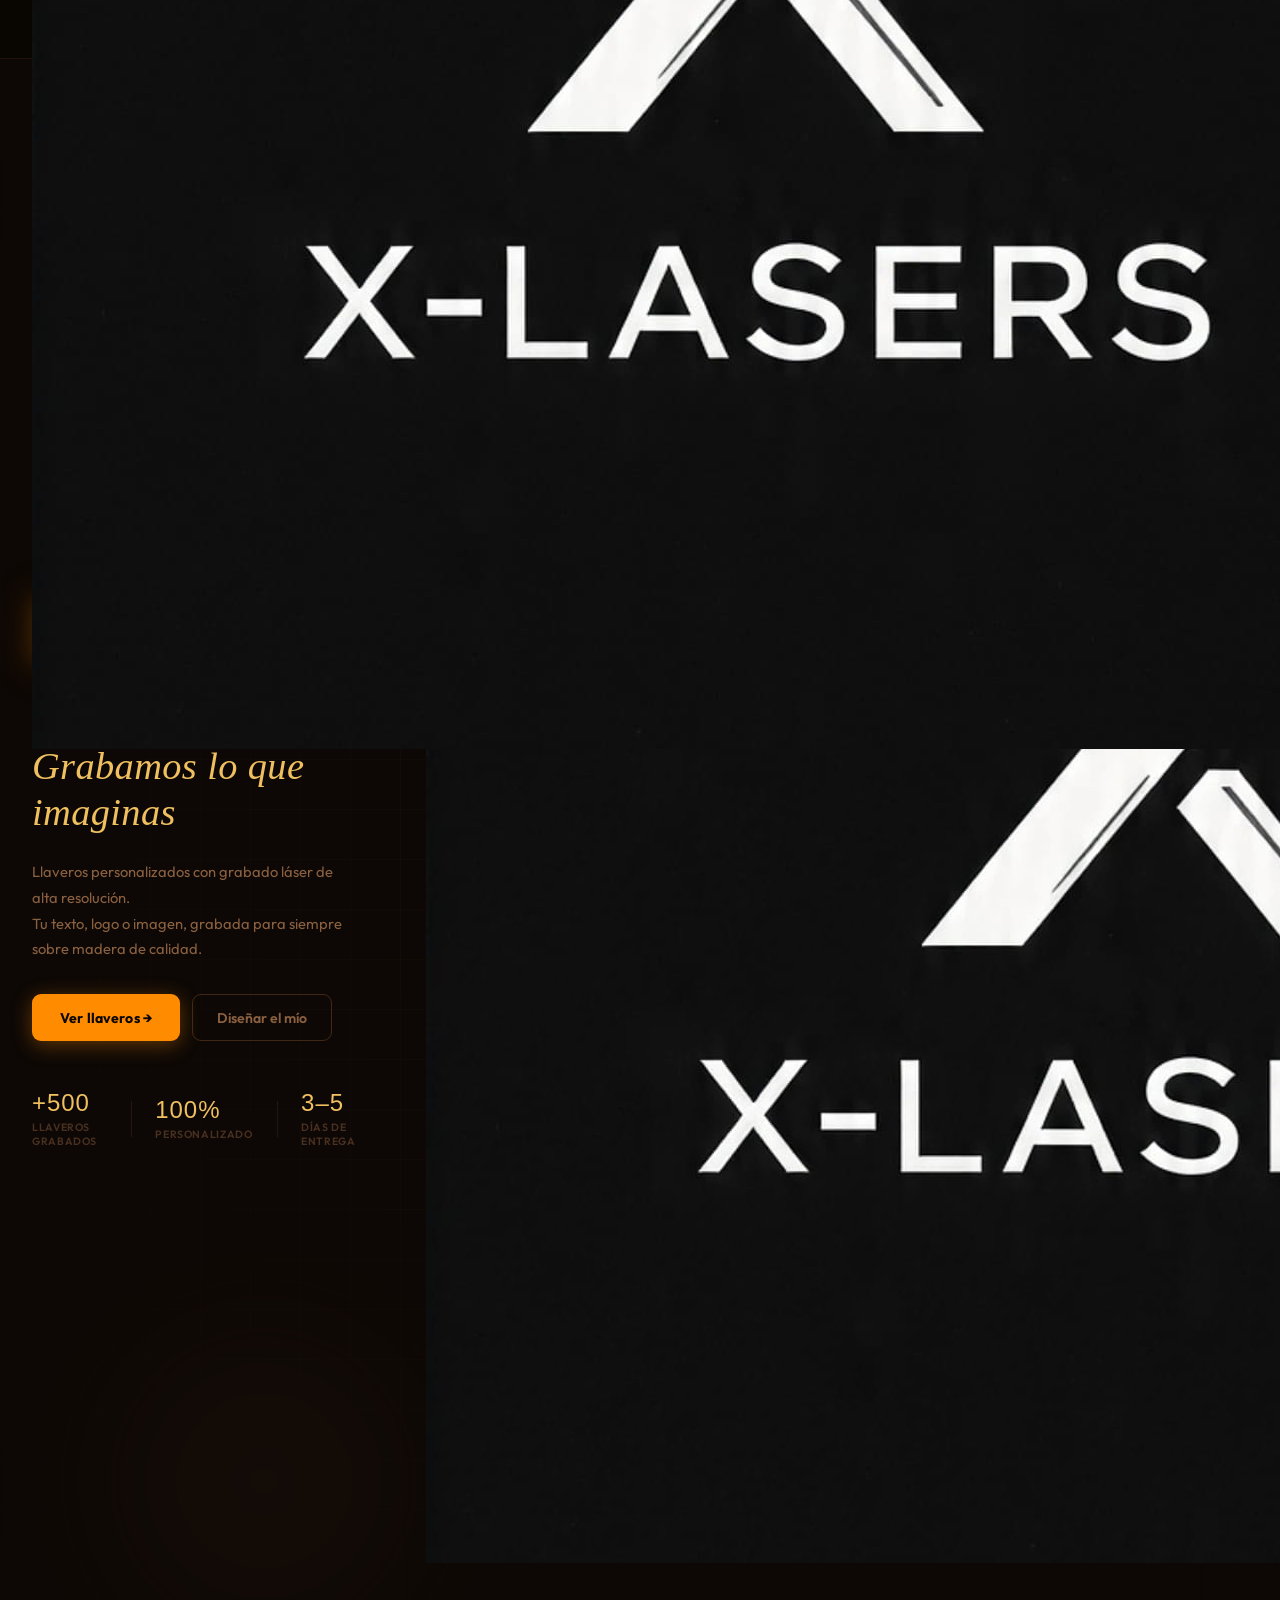
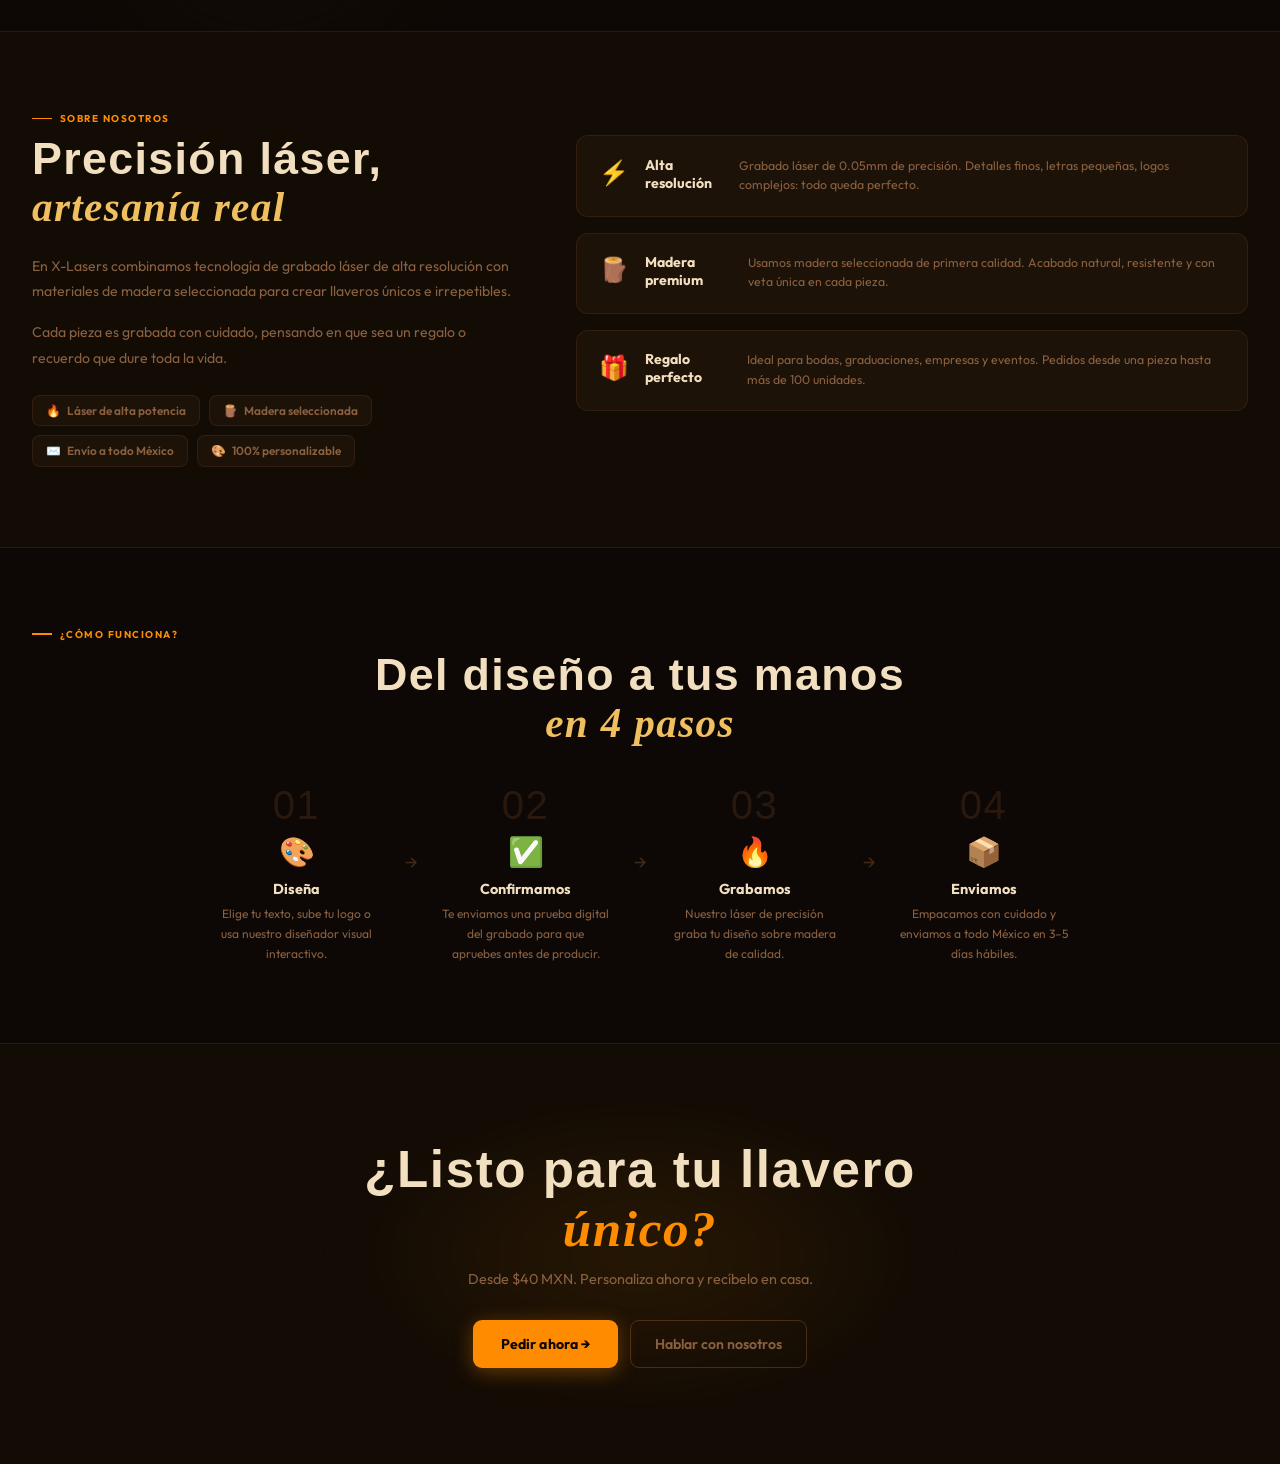
==== commit 2aa2f6f9: "v3" ====
--- a/index.html
+++ b/index.html
@@ -4,7 +4,7 @@
 <meta charset="UTF-8">
 <meta name="viewport" content="width=device-width, initial-scale=1.0">
 <title>X-Lasers — Llaveros Grabados con Precisión</title>
-<link href="https://fonts.googleapis.com/css2?family=Bebas+Neue&family=Outfit:wght@300;400;500;600;700&family=DM+Serif+Display:ital@0;1&display=swap" rel="stylesheet">
+<link href="https://fonts.googleapis.com/css2?family=Cormorant+Garamond:ital,wght@0,400;0,600;0,700;1,400;1,600&family=Outfit:wght@300;400;500;600;700&display=swap" rel="stylesheet">
 <link rel="stylesheet" href="styles.css">
 </head>
 <body>
@@ -13,9 +13,7 @@
 <div id="loginModal" onclick="if(event.target===this)hideLogin()">
   <div class="lcard">
     <div class="lcard-top">
-      <div class="lcard-brand">
-        <span class="lx">X</span><span class="ll">-LASERS</span>
-      </div>
+      <img src="logo.jpeg" class="logo-modal" alt="X-Lasers">
       <p>Accede a tu cuenta</p>
     </div>
     <div class="ltabs">
@@ -51,11 +49,8 @@
 <nav id="mainNav">
   <div class="nav-inner">
     <a class="logo" href="#" onclick="goTo('home');return false">
-      <div class="logo-x">X</div>
-      <div class="logo-text">
-        <span class="logo-name">-LASERS</span>
-        <span class="logo-sub">Grabado de precisión</span>
-      </div>
+      <img src="logo.jpeg" class="logo-img" alt="X-Lasers">
+      <span class="logo-tagline">Grabado de precisión</span>
     </a>
     <div class="nav-tabs">
       <button class="ntab active" data-p="home"     onclick="goTo('home')">Inicio</button>
@@ -121,53 +116,12 @@
       </div>
     </div>
     <div class="hero-visual">
-      <div class="keychain-showcase">
-        <div class="kc-glow"></div>
-        <svg class="kc-svg" viewBox="0 0 220 180" xmlns="http://www.w3.org/2000/svg">
-          <defs>
-            <linearGradient id="wg1" x1="0%" y1="0%" x2="100%" y2="100%">
-              <stop offset="0%"   stop-color="#6b3f1a"/>
-              <stop offset="45%"  stop-color="#a06030"/>
-              <stop offset="100%" stop-color="#4e2e0e"/>
-            </linearGradient>
-            <linearGradient id="wshine" x1="0%" y1="0%" x2="100%" y2="0%">
-              <stop offset="0%"   stop-color="#f0c060" stop-opacity="0"/>
-              <stop offset="35%"  stop-color="#f0c060" stop-opacity="0.22"/>
-              <stop offset="100%" stop-color="#f0c060" stop-opacity="0"/>
-            </linearGradient>
-            <filter id="glow">
-              <feGaussianBlur stdDeviation="2.5" result="blur"/>
-              <feMerge><feMergeNode in="blur"/><feMergeNode in="SourceGraphic"/></feMerge>
-            </filter>
-          </defs>
-          <!-- Ring -->
-          <circle cx="110" cy="18" r="13" fill="none" stroke="#c87941" stroke-width="3.5"/>
-          <circle cx="110" cy="18" r="6"  fill="none" stroke="#c87941" stroke-width="2"/>
-          <line x1="110" y1="31" x2="110" y2="42" stroke="#c87941" stroke-width="3"/>
-          <!-- Body -->
-          <rect x="20" y="42" width="180" height="120" rx="18" fill="url(#wg1)" stroke="#c87941" stroke-width="1"/>
-          <!-- Wood grain -->
-          <path d="M24 72 Q110 66 196 72" fill="none" stroke="rgba(70,35,10,0.4)" stroke-width="1"/>
-          <path d="M24 88 Q110 82 196 88" fill="none" stroke="rgba(70,35,10,0.3)" stroke-width="1"/>
-          <path d="M24 104 Q110 98 196 104" fill="none" stroke="rgba(70,35,10,0.25)" stroke-width="1"/>
-          <path d="M24 120 Q110 114 196 120" fill="none" stroke="rgba(70,35,10,0.18)" stroke-width="1"/>
-          <!-- Shine -->
-          <rect x="24" y="46" width="22" height="108" rx="8" fill="url(#wshine)"/>
-          <!-- Laser engraving text -->
-          <text x="110" y="97" text-anchor="middle" font-family="Bebas Neue, sans-serif" font-size="22" fill="#ff8c00" opacity="0.9" filter="url(#glow)">X-LASERS</text>
-          <line x1="45" y1="108" x2="175" y2="108" stroke="#ff8c00" stroke-width="0.8" opacity="0.5"/>
-          <text x="110" y="124" text-anchor="middle" font-family="Outfit, sans-serif" font-size="10" fill="#f0c060" opacity="0.7" letter-spacing="3">GRABADO LÁSER</text>
-          <!-- Laser scan line animation -->
-          <line x1="22" y1="42" x2="198" y2="42" stroke="#ff8c00" stroke-width="1.5" opacity="0.9">
-            <animate attributeName="y1" from="42" to="162" dur="2.5s" repeatCount="indefinite"/>
-            <animate attributeName="y2" from="42" to="162" dur="2.5s" repeatCount="indefinite"/>
-            <animate attributeName="opacity" values="0;0.9;0.9;0" keyTimes="0;0.05;0.95;1" dur="2.5s" repeatCount="indefinite"/>
-          </line>
-          <rect x="22" y="42" width="176" height="4" fill="rgba(255,140,0,0.15)">
-            <animate attributeName="y" from="42" to="158" dur="2.5s" repeatCount="indefinite"/>
-            <animate attributeName="opacity" values="0;0.6;0.6;0" keyTimes="0;0.05;0.95;1" dur="2.5s" repeatCount="indefinite"/>
-          </rect>
-        </svg>
+      <div class="hero-logo-showcase">
+        <div class="hlc-ring hlc-ring1"></div>
+        <div class="hlc-ring hlc-ring2"></div>
+        <div class="hlc-glow"></div>
+        <img src="logo.jpeg" class="hero-logo-img" alt="X-Lasers Logo">
+        <div class="hlc-laser-line"></div>
       </div>
     </div>
   </section>
